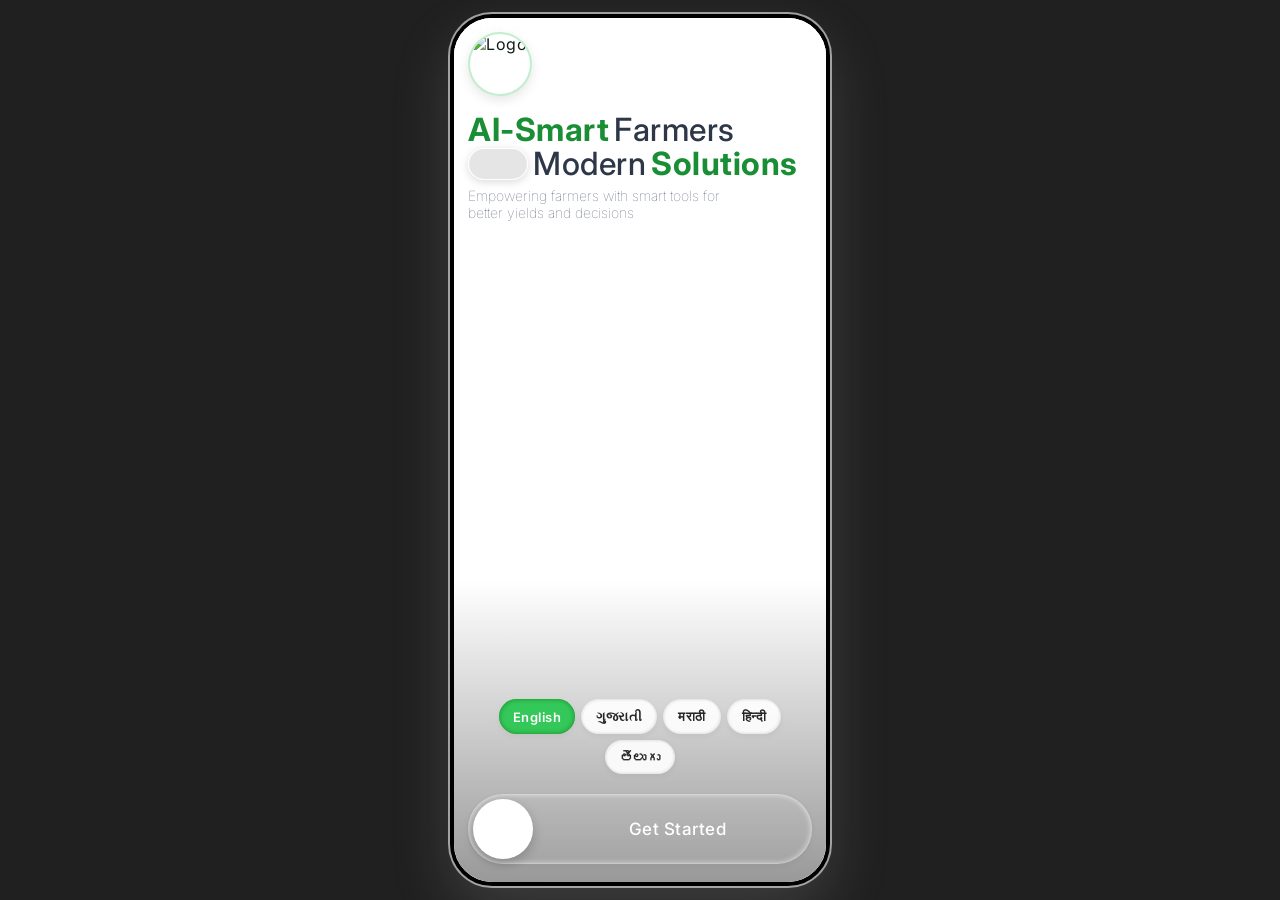
==== frontend/index.html @ ded97e5f "add cop-recom model" ====
<!DOCTYPE html>
<html lang="en">

<head>
  <meta charset="UTF-8">
  <meta name="viewport"
    content="width=device-width, initial-scale=1.0, maximum-scale=1.0, user-scalable=no, viewport-fit=cover">
  <title>CropAI - Smart Farming &amp; Agricultural Intelligence</title>
  <!-- Google Fonts -->
  <link rel="preconnect" href="https://fonts.googleapis.com">
  <link rel="preconnect" href="https://fonts.gstatic.com" crossorigin>
  <link
    href="https://fonts.googleapis.com/css2?family=Inter:wght@400;500;600;700;800&family=Manrope:wght@400;500;600;700;800&display=swap"
    rel="stylesheet">
  <link rel="stylesheet" href="main.css">
  <script>
    (function () {
      try {
        const theme = localStorage.getItem('agroai_theme');
        if (theme === 'dark') {
          document.documentElement.setAttribute('data-theme', 'dark');
          document.addEventListener('DOMContentLoaded', function () {
            document.body.classList.add('dark-mode');
          });
        }
      } catch (e) { }
    })();
  </script>
</head>

<body>

  <div class="app-container">

    <!-- Mobile Device Shell Frame (Responsive on Phones, Sleek Frame on Laptop) -->
    <main class="device-shell">

      <!-- =========================================================================
         1. SCREEN: WELCOME & ONBOARDING
         ========================================================================= -->
      <section id="screen-welcome" class="screen-view welcome-screen active">
        <div class="welcome-bg" id="welcomeSlideshow">
          <img src="https://wallpaperaccess.com/full/6403049.jpg" alt="Tractor 4" class="welcome-bg-img">
          <img
            src="https://thumbs.dreamstime.com/b/tractor-tilling-field-stands-agricultural-field-growing-season-to-work-soil-care-crops-325903799.jpg"
            alt="Tractor 3" class="welcome-bg-img">
          <img src="https://tse2.mm.bing.net/th/id/OIP.Cilyj8N3k52vg67BQGpizgHaLH?r=0&rs=1&pid=ImgDetMain&o=7&rm=3"
            alt="Tractor 2" class="welcome-bg-img">
          <img src="https://thumbs.dreamstime.com/b/golden-sunset-over-farm-field-12978119.jpg" alt="welcome">
          <div class="welcome-bg-gradient"></div>
        </div>

        <div class="welcome-content-wrapper">
          <div class="welcome-branding-new">
            <div class="welcome-logo">
              <img src="ChatGPT Image Sep 22, 2026, 01_03_13 AM.png" alt="Logo"
                style="width: 100%; height: 100%; border-radius: 50%; object-fit: cover;">
            </div>
            <div class="welcome-typography">
              <div class="wt-line1"><span class="text-green">AI-Smart</span> <span class="text-gray">Farmers</span>
              </div>
              <div class="wt-line2">
                <span class="tractor-pill"></span>
                <span class="text-gray">Modern</span> <span class="text-green">Solutions</span>
              </div>
            </div>
            <p class="welcome-desc">Empowering farmers with smart tools for better yields and decisions</p>
          </div>

          <div class="welcome-bottom-action">
            <div class="language-selector-section" style="margin-bottom: 20px;">
              <div class="lang-chips-grid" style="justify-content: center;">
                <button class="lang-chip active" onclick="selectLang(this)">English</button>
                <button class="lang-chip" onclick="selectLang(this)">ગુજરાતી</button>
                <button class="lang-chip" onclick="selectLang(this)">मराठी</button>
                <button class="lang-chip" onclick="selectLang(this)">हिन्दी</button>
                <button class="lang-chip" onclick="selectLang(this)">తెలుగు</button>
              </div>
            </div>
            <div class="slide-button-container" id="slideButtonContainer">
              <div class="slide-button-track">
                <span class="slide-text">Get Started</span>
                <span class="slide-arrows">
                  <img src="https://img.icons8.com/?size=100&id=2zFnTJsNGlML&format=png&color=ffffff" alt=""
                    draggable="false">
                </span>
              </div>
              <div class="slide-thumb" id="slideThumb">
                <img src="https://img.icons8.com/?size=100&id=NuNhPTZDW3yY&format=png&color=1A8E35" alt=""
                  style="height: 40px; cursor: none;" draggable="false">
              </div>
            </div>
          </div>
        </div>
      </section>

      <!-- =========================================================================
         2. SCREEN: HOME DASHBOARD
         ========================================================================= -->
      <section id="screen-home" class="screen-view">
        <div class="scroll-area">
          <!-- Header -->
          <div class="dashboard-header">
            <div class="location-weather-badge" onclick="navigateTo('screen-weather')" style="cursor:pointer;"
              title="Tap to view full day weather &amp; forecast">
              <div class="weather-icon-box" id="dashboardWeatherIcon">
                <img src="https://em-content.zobj.net/source/apple/453/sun_2600-fe0f.png"
                  class="apple-header-weather-img" id="dashboardWeatherIconImg" alt="Clear Weather">
              </div>
              <div class="weather-text-wrap">
                <div class="weather-temp" id="dashboardWeatherText">26°C Clear</div>
                <div class="weather-location" id="dashboardLocationText">📍 Ahmedabad, Gujarat</div>
              </div>
            </div>
            <div class="header-action-group">
              <button class="icon-btn theme-toggle-btn" onclick="toggleDarkMode()" id="themeToggleBtn"
                title="Toggle Dark Mode (0 ⇄ 255)" aria-label="Toggle Dark Mode" style="width: 44px; height: 44px;">
                <svg viewBox="0 0 24 24" fill="none" stroke="currentColor" stroke-width="2"
                  style="width: 20px; height: 20px;">
                  <path d="M21 12.79A9 9 0 1 1 11.21 3 7 7 0 0 0 21 12.79z" />
                </svg>
              </button>
            </div>
          </div>

          <!-- AI Recommendation Hero Card -->
          <div class="home-hero-wrap">
            <div class="hero-recommendation-card">
              <div class="hero-card-content">
                <!-- Main Row: Content + 3D Crop Graphic -->
                <div class="hero-main-row">
                  <div class="hero-text-block">
                    <h2 class="hero-card-title">Get Your<br>Personalized AI Crop<br>Recommendation</h2>
                    <p class="hero-card-desc">High-yield suggestions based on your soil and climate data.</p>
                  </div>
                  <div class="hero-visual-badge">
                    <img src="assets/crop_recommendation_plant.png" alt="AI Crop Recommendation" class="hero-plant-img">
                  </div>
                </div>

                <!-- Agri-Tech Highlights Micro-Chips -->
                <div class="hero-chips-row">
                  <span class="hero-chip chip-soil">Soil NPK Sync</span>
                  <span class="hero-chip chip-climate">Climate Match</span>
                  <span class="hero-chip chip-accuracy">98.4% Accuracy</span>
                </div>

                <!-- High-Conversion Action Button -->
                <button class="btn-get-rec" onclick="navigateTo('screen-crop-rec')">
                  <span>Get Recommendation</span>
                  <svg viewBox="0 0 24 24" fill="none" stroke="currentColor" stroke-width="2.5" stroke-linecap="round"
                    stroke-linejoin="round">
                    <line x1="5" y1="12" x2="19" y2="12"></line>
                    <polyline points="12 5 19 12 12 19"></polyline>
                  </svg>
                </button>
              </div>
            </div>
          </div>

          <!-- Market Prices & Trends Carousel -->
          <div class="market-preview-section">
            <div class="section-header-row">
              <span class="section-heading">Market Prices &amp; Trends</span>
              <span class="link-view-all" onclick="navigateTo('screen-market')">View All</span>
            </div>
            <div class="prices-horizontal-scroll" id="homePricesHorizontalScroll">
              <div class="mini-price-card" onclick="navigateTo('screen-market')">
                <div class="mini-card-top">
                  <span class="mini-crop-name">Wheat</span>
                  <span class="trend-up-icon">
                    <svg viewBox="0 0 24 24" fill="none" stroke="currentColor" stroke-width="2">
                      <path d="m5 12 7-7 7 7M12 19V5" />
                    </svg>
                  </span>
                </div>
                <div class="mini-price-val">₹2,450/qt</div>
                <div class="mini-pct-up">+1.2%</div>
              </div>

              <div class="mini-price-card" onclick="navigateTo('screen-market')">
                <div class="mini-card-top">
                  <span class="mini-crop-name">Rice</span>
                  <span class="trend-down-icon">
                    <svg viewBox="0 0 24 24" fill="none" stroke="currentColor" stroke-width="2">
                      <path d="m19 12-7 7-7-7M12 5v14" />
                    </svg>
                  </span>
                </div>
                <div class="mini-price-val">₹3,100/qt</div>
                <div class="mini-pct-down">-0.5%</div>
              </div>

              <div class="mini-price-card" onclick="navigateTo('screen-market')">
                <div class="mini-card-top">
                  <span class="mini-crop-name">Cotton</span>
                  <span class="trend-up-icon">
                    <svg viewBox="0 0 24 24" fill="none" stroke="currentColor" stroke-width="2">
                      <path d="m5 12 7-7 7 7M12 19V5" />
                    </svg>
                  </span>
                </div>
                <div class="mini-price-val">₹6,800/qt</div>
                <div class="mini-pct-up">+2.4%</div>
              </div>

              <div class="mini-price-card" onclick="navigateTo('screen-market')">
                <div class="mini-card-top">
                  <span class="mini-crop-name">Soybean</span>
                  <span class="trend-up-icon">
                    <svg viewBox="0 0 24 24" fill="none" stroke="currentColor" stroke-width="2">
                      <path d="m5 12 7-7 7 7M12 19V5" />
                    </svg>
                  </span>
                </div>
                <div class="mini-price-val">₹4,100/qt</div>
                <div class="mini-pct-up">+3.5%</div>
              </div>
            </div>
          </div>

          <!-- Latest Agri News (APITube.io API) -->
          <div class="news-section">
            <div class="section-header-row" style="padding: 0; margin-bottom: 2px;">
              <span class="section-heading">Latest Agri News</span>
              <span class="link-view-all" id="newsRefreshBtn" onclick="fetchLiveAgriNews(true)" style="cursor:pointer;"
                title="Refresh live news">Refresh</span>
            </div>

            <!-- Category Filter Bar -->
            <div class="news-filter-scroll">
              <button class="news-filter-chip active" onclick="filterNewsCategory('all', this)">All News</button>
              <button class="news-filter-chip" onclick="filterNewsCategory('crops', this)">Crops &amp; MSP</button>
              <button class="news-filter-chip" onclick="filterNewsCategory('weather', this)">Weather</button>
              <button class="news-filter-chip" onclick="filterNewsCategory('technology', this)">AgriTech</button>
            </div>

            <!-- News Cards Container -->
            <div id="newsContainer" class="news-cards-list">
              <div class="news-skeleton-card">
                <div class="news-skeleton-thumb"></div>
                <div class="news-skeleton-content">
                  <div class="news-skeleton-line" style="width: 85%;"></div>
                  <div class="news-skeleton-line" style="width: 60%;"></div>
                  <div class="news-skeleton-line" style="width: 40%; height: 9px;"></div>
                </div>
              </div>
            </div>
          </div>
        </div>

        <!-- Bottom Nav -->
        <nav class="bottom-nav-bar">
          <div class="nav-tabs-row">
            <div class="nav-tab-item active" onclick="navigateTo('screen-home')">
              <img src="https://img.icons8.com/?size=100&id=6RlaHUy2CmGh&format=png&color=000000" class="nav-tab-icon"
                alt="Home">
              <span class="nav-tab-label">Home</span>
            </div>
            <div class="nav-tab-item" onclick="navigateTo('screen-ai-features')">
              <img src="https://img.icons8.com/?size=100&id=vyLn6TeXU6F9&format=png&color=000000" class="nav-tab-icon"
                alt="AI Tools">
              <span class="nav-tab-label">AI Tools</span>
            </div>
            <div class="nav-tab-item" onclick="navigateTo('screen-market')">
              <img src="https://img.icons8.com/?size=100&id=MJLpEC1bm3Vc&format=png&color=000000" class="nav-tab-icon"
                alt="Market">
              <span class="nav-tab-label">Market</span>
            </div>
            <div class="nav-tab-item" onclick="navigateTo('screen-profile')">
              <img src="https://img.icons8.com/?size=100&id=M9s3DeMEWotE&format=png&color=000000" class="nav-tab-icon"
                alt="Profile">
              <span class="nav-tab-label">Profile</span>
            </div>
          </div>
        </nav>
      </section>

      <!-- =========================================================================
         3. SCREEN: AI FEATURES HUB
         ========================================================================= -->
      <section id="screen-ai-features" class="screen-view">
        <div class="scroll-area">
          <div class="ai-hub-hero">
            <h2 class="ai-hub-title">AI Features</h2>
            <p class="ai-hub-desc">Power your agricultural decisions with machine-learning analysis and diagnostic
              tools.</p>
          </div>

          <div class="ai-tools-list">
            <!-- 1. AI Farming Assistant -->
            <div class="ai-tool-card" onclick="openChatModal()">
              <div class="tool-left">
                <div class="tool-icon-frame green">
                  <img src="https://img.icons8.com/?size=100&id=IuR8B5VlsFxh&format=png&color=2B6B2E" alt=""
                    draggable="false">
                </div>
                <div class="tool-texts">
                  <span class="tool-name">AI Farming Assistant</span>
                  <span class="tool-desc">Chat with AI for instant 24/7 farming advice</span>
                </div>
              </div>
              <div class="tool-arrow">
                <svg viewBox="0 0 24 24" fill="none" stroke="currentColor" stroke-width="2">
                  <path d="m9 18 6-6-6-6" />
                </svg>
              </div>
            </div>

            <!-- 2. Crop Disease Detection -->
            <div class="ai-tool-card" onclick="navigateTo('screen-disease')">
              <div class="tool-left">
                <div class="tool-icon-frame orange">
                  <img src="https://img.icons8.com/?size=100&id=C6eiIr2ctSkr&format=png&color=FF9500" alt=""
                    draggable="false">
                </div>
                <div class="tool-texts">
                  <span class="tool-name">Crop Disease Detection</span>
                  <span class="tool-desc">Scan leaf photos to diagnose diseases</span>
                </div>
              </div>
              <div class="tool-arrow">
                <svg viewBox="0 0 24 24" fill="none" stroke="currentColor" stroke-width="2">
                  <path d="m9 18 6-6-6-6" />
                </svg>
              </div>
            </div>

            <!-- 3. Yield Prediction -->
            <div class="ai-tool-card" onclick="navigateTo('screen-yield')">
              <div class="tool-left">
                <div class="tool-icon-frame blue">
                  <img src="https://img.icons8.com/?size=100&id=J7edrfkMfEmc&format=png&color=007AFF" alt=""
                    draggable="false">
                </div>
                <div class="tool-texts">
                  <span class="tool-name">Yield Prediction</span>
                  <span class="tool-desc">Accurate yield forecast based on soil &amp; climate</span>
                </div>
              </div>
              <div class="tool-arrow">
                <svg viewBox="0 0 24 24" fill="none" stroke="currentColor" stroke-width="2">
                  <path d="m9 18 6-6-6-6" />
                </svg>
              </div>
            </div>

            <!-- 4. Profit Prediction -->
            <div class="ai-tool-card" onclick="navigateTo('screen-profit')">
              <div class="tool-left">
                <div class="tool-icon-frame gold">
                  <img src="https://img.icons8.com/?size=100&id=kPTFyhagOqAU&format=png&color=F59E0B" alt=""
                    draggable="false">
                </div>
                <div class="tool-texts">
                  <span class="tool-name">Profit Prediction</span>
                  <span class="tool-desc">Calculate expected earnings per crop &amp; area</span>
                </div>
              </div>
              <div class="tool-arrow">
                <svg viewBox="0 0 24 24" fill="none" stroke="currentColor" stroke-width="2">
                  <path d="m9 18 6-6-6-6" />
                </svg>
              </div>
            </div>

            <!-- 5. Smart Recommendations -->
            <div class="ai-tool-card" onclick="navigateTo('screen-crop-rec')">
              <div class="tool-left">
                <div class="tool-icon-frame purple">
                  <img src="https://img.icons8.com/?size=100&id=3HcTHHo92KSb&format=png&color=AF52DE" alt=""
                    draggable="false">
                </div>
                <div class="tool-texts">
                  <span class="tool-name">Smart Recommendations</span>
                  <span class="tool-desc">Personalized crop selection for your region</span>
                </div>
              </div>
              <div class="tool-arrow">
                <svg viewBox="0 0 24 24" fill="none" stroke="currentColor" stroke-width="2">
                  <path d="m9 18 6-6-6-6" />
                </svg>
              </div>
            </div>

            <!-- 6. Soil Analysis -->
            <div class="ai-tool-card" onclick="navigateTo('screen-soil')">
              <div class="tool-left">
                <div class="tool-icon-frame teal">
                  <img src="https://img.icons8.com/?size=100&id=dtQn3sLVtfEy&format=png&color=009688" alt=""
                    draggable="false">
                </div>
                <div class="tool-texts">
                  <span class="tool-name">Soil Analysis</span>
                  <span class="tool-desc">Deep nutrient and soil health report</span>
                </div>
              </div>
              <div class="tool-arrow">
                <svg viewBox="0 0 24 24" fill="none" stroke="currentColor" stroke-width="2">
                  <path d="m9 18 6-6-6-6" />
                </svg>
              </div>
            </div>

            <!-- 7. Agro-Weather & Sowing Advisory -->
            <div class="ai-tool-card" onclick="navigateTo('screen-weather')">
              <div class="tool-left">
                <div class="tool-icon-frame cyan">
                  <img src="https://img.icons8.com/?size=100&id=mtzutzSlCtY6&format=png&color=0284C7" alt=""
                    draggable="false">
                </div>
                <div class="tool-texts">
                  <span class="tool-name">Agro-Weather &amp; Sowing Advisory</span>
                  <span class="tool-desc">OpenWeather live forecast &amp; spray suitability</span>
                </div>
              </div>
              <div class="tool-arrow">
                <svg viewBox="0 0 24 24" fill="none" stroke="currentColor" stroke-width="2">
                  <path d="m9 18 6-6-6-6" />
                </svg>
              </div>
            </div>
          </div>
        </div>

        <!-- Bottom Nav -->
        <nav class="bottom-nav-bar">
          <div class="nav-tabs-row">
            <div class="nav-tab-item" onclick="navigateTo('screen-home')">
              <img src="https://img.icons8.com/?size=100&id=6RlaHUy2CmGh&format=png&color=000000" class="nav-tab-icon"
                alt="Home">
              <span class="nav-tab-label">Home</span>
            </div>
            <div class="nav-tab-item active" onclick="navigateTo('screen-ai-features')">
              <img src="https://img.icons8.com/?size=100&id=vyLn6TeXU6F9&format=png&color=000000" class="nav-tab-icon"
                alt="AI Tools">
              <span class="nav-tab-label">AI Tools</span>
            </div>
            <div class="nav-tab-item" onclick="navigateTo('screen-market')">
              <img src="https://img.icons8.com/?size=100&id=MJLpEC1bm3Vc&format=png&color=000000" class="nav-tab-icon"
                alt="Market">
              <span class="nav-tab-label">Market</span>
            </div>
            <div class="nav-tab-item" onclick="navigateTo('screen-profile')">
              <img src="https://img.icons8.com/?size=100&id=M9s3DeMEWotE&format=png&color=000000" class="nav-tab-icon"
                alt="Profile">
              <span class="nav-tab-label">Profile</span>
            </div>
          </div>
        </nav>
      </section>

      <!-- =========================================================================
         4. SCREEN: MARKET PRICES
         ========================================================================= -->
      <section id="screen-market" class="screen-view">
        <div class="scroll-area">
          <div class="market-header-section">
            <div class="market-header-top">
              <div>
                <h2 class="market-title-text">Market Prices</h2>
              </div>
              <button class="market-location-btn" onclick="detectUserLocationAndFetch(true)"
                title="Auto-detect My State Location">
                <svg viewBox="0 0 24 24" fill="none" stroke="currentColor" stroke-width="2">
                  <path d="M12 2a8 8 0 0 0-8 8c0 5.25 8 12 8 12s8-6.75 8-12a8 8 0 0 0-8-8z" />
                  <circle cx="12" cy="10" r="3" />
                </svg>
                <span id="marketStateBadge">Gujarat (Live)</span>
              </button>
            </div>

            <div class="market-search-bar">
              <svg viewBox="0 0 24 24" fill="none" stroke="currentColor" stroke-width="2">
                <circle cx="11" cy="11" r="8" />
                <line x1="21" y1="21" x2="16.65" y2="16.65" />
              </svg>
              <input type="text" id="marketSearchInput" placeholder="Search crop or mandi (e.g. Wheat, Cotton)..."
                oninput="filterMarketList()">
            </div>

            <div class="state-chips-scroll" id="marketStateChips">
              <button class="state-chip active" data-state="Gujarat"
                onclick="selectStateFilter('Gujarat', this)">Gujarat</button>
              <button class="state-chip" data-state="All" onclick="selectStateFilter('All', this)">All India</button>
              <button class="state-chip" data-state="Maharashtra"
                onclick="selectStateFilter('Maharashtra', this)">Maharashtra</button>
              <button class="state-chip" data-state="Punjab" onclick="selectStateFilter('Punjab', this)">Punjab</button>
              <button class="state-chip" data-state="Uttar Pradesh"
                onclick="selectStateFilter('Uttar Pradesh', this)">Uttar Pradesh</button>
              <button class="state-chip" data-state="Rajasthan"
                onclick="selectStateFilter('Rajasthan', this)">Rajasthan</button>
              <button class="state-chip" data-state="Madhya Pradesh"
                onclick="selectStateFilter('Madhya Pradesh', this)">Madhya Pradesh</button>
              <button class="state-chip" data-state="Haryana"
                onclick="selectStateFilter('Haryana', this)">Haryana</button>
              <button class="state-chip" data-state="Karnataka"
                onclick="selectStateFilter('Karnataka', this)">Karnataka</button>
              <button class="state-chip" data-state="Telangana"
                onclick="selectStateFilter('Telangana', this)">Telangana</button>
              <button class="state-chip" data-state="Odisha" onclick="selectStateFilter('Odisha', this)">Odisha</button>
            </div>
          </div>

          <div class="market-status-bar">
            <span id="marketResultsCount">Loading live mandi prices...</span>
            <span class="api-sync-indicator" id="apiSyncStatus">⚡ Live Agmarknet Gov API</span>
          </div>

          <div class="market-list-cards" id="marketListContainer">
            <!-- Dynamic Mandi Crop Cards will be rendered here by JavaScript -->
          </div>
        </div>

        <!-- Bottom Nav -->
        <nav class="bottom-nav-bar">
          <div class="nav-tabs-row">
            <div class="nav-tab-item" onclick="navigateTo('screen-home')">
              <img src="https://img.icons8.com/?size=100&id=6RlaHUy2CmGh&format=png&color=000000" class="nav-tab-icon"
                alt="Home">
              <span class="nav-tab-label">Home</span>
            </div>
            <div class="nav-tab-item" onclick="navigateTo('screen-ai-features')">
              <img src="https://img.icons8.com/?size=100&id=vyLn6TeXU6F9&format=png&color=000000" class="nav-tab-icon"
                alt="AI Tools">
              <span class="nav-tab-label">AI Tools</span>
            </div>
            <div class="nav-tab-item active" onclick="navigateTo('screen-market')">
              <img src="https://img.icons8.com/?size=100&id=MJLpEC1bm3Vc&format=png&color=000000" class="nav-tab-icon"
                alt="Market">
              <span class="nav-tab-label">Market</span>
            </div>
            <div class="nav-tab-item" onclick="navigateTo('screen-profile')">
              <img src="https://img.icons8.com/?size=100&id=M9s3DeMEWotE&format=png&color=000000" class="nav-tab-icon"
                alt="Profile">
              <span class="nav-tab-label">Profile</span>
            </div>
          </div>
        </nav>
      </section>

      <!-- =========================================================================
         5. SCREEN: PROFILE & SETTINGS
         ========================================================================= -->
      <section id="screen-profile" class="screen-view">
        <div class="scroll-area profile-scroll-area">
          <!-- Top Screen Header Bar -->
          <div class="profile-top-bar">
            <span class="profile-header-title">Farmer Profile</span>
            <button class="icon-btn-profile" onclick="openKisanIdModal()" title="Digital Kisan ID">
              <img src="https://img.icons8.com/?size=100&id=SfOns44TD1X7&format=png&color=000000" alt="" style="height: 30px;">
            </button>
          </div>

          <!-- Hero Profile Card -->
          <div class="profile-hero-card">
            <div class="profile-card-inner">
              <div class="avatar-ring-container">
                <div class="avatar-img-circle">
                  <img src="ChatGPT Image Feb 1, 2026, 06_48_04 PM.png" alt="">
                </div>
                <div class="avatar-verified-badge" title="e-KYC Verified">✓</div>
              </div>
              <div class="profile-meta-center">
                <h2 class="farmer-full-name" id="farmerFullName">Rahul Malvi</h2>
                <div class="location-pin-row">
                  <svg viewBox="0 0 24 24" fill="none" stroke="currentColor" stroke-width="2">
                    <path d="M21 10c0 7-9 13-9 13s-9-6-9-13a9 9 0 0 1 18 0z" />
                    <circle cx="12" cy="10" r="3" />
                  </svg>
                  <span id="profileLocationDisplay">Ahmedabad APMC Zone, Gujarat</span>
                </div>
              </div>
            </div>
          </div>

          <!-- 2x2 Stats Grid -->
          <div class="stats-2x2-grid">
            <div class="farmer-stat-card">
              <div class="stat-card-top">
                <span class="stat-header-text">Farm Size</span>
              </div>
              <span class="stat-bold-value" id="profileStatFarmSize">12.5 Acres</span>
              <span class="stat-footer-text">Irrigated Farmland</span>
            </div>

            <div class="farmer-stat-card">
              <div class="stat-card-top">
                <span class="stat-header-text">Soil Profile</span>
              </div>
              <span class="stat-bold-value" id="profileStatSoil">Black Loam</span>
              <span class="stat-footer-text">pH 6.8 • High Carbon</span>
            </div>

            <div class="farmer-stat-card">
              <div class="stat-card-top">
                <span class="stat-header-text">Active Crops</span>
              </div>
              <span class="stat-bold-value" id="profileStatCrops">Wheat &amp; Cotton</span>
              <span class="stat-footer-text">2 Active Rabi Plots</span>
            </div>

            <div class="farmer-stat-card">
              <div class="stat-card-top">
                <span class="stat-header-text">Member Tier</span>
              </div>
              <span class="stat-bold-value">Kisan Prime</span>
              <span class="stat-footer-text">Valid till Nov 2026</span>
            </div>
          </div>

          <!-- Quick PM-KISAN Benefit Ribbon -->
          <div class="pm-kisan-ribbon" onclick="openKisanIdModal()" style="cursor:pointer;"
            title="Digital Kisan ID Card">
            <div class="pm-kisan-left">
              <span class="pm-kisan-dot"></span>
              <div>
                <span class="pm-kisan-title">PM-KISAN e-KYC Active</span>
                <span class="pm-kisan-sub">Direct DBT Mandi Benefits Enabled</span>
              </div>
            </div>
            <span class="pm-kisan-tag">Verified ✅</span>
          </div>

          <!-- Settings List -->
          <div class="profile-settings-section">
            <span class="section-heading">Account &amp; Settings</span>
            <div class="settings-card-group">
              <div class="settings-item-row" onclick="toggleDarkMode()" style="cursor: pointer;">
                <div class="settings-item-left">
                  <div class="settings-icon-box" id="profileDarkIconBox">
                    <img src="https://img.icons8.com/?size=100&id=H3mmKEsuafpa&format=png&color=000000" alt="">
                  </div>
                  <div class="settings-text-col">
                    <span class="settings-opt-title">Dark Mode</span>
                    <span class="settings-opt-sub" id="profileDarkStatusText">Switch white to black (0 ⇄ 255)</span>
                  </div>
                </div>
                <div class="theme-switch-control" id="profileDarkSwitch">
                  <span class="theme-switch-knob"></span>
                </div>
              </div>

              <div class="settings-item-row" onclick="openEditProfileModal()">
                <div class="settings-item-left">
                  <div class="settings-icon-box">
                    <img src="https://img.icons8.com/?size=100&id=ctIDym8c6Lmt&format=png&color=000000" alt="">
                  </div>
                  <div class="settings-text-col">
                    <span class="settings-opt-title">Edit Profile</span>
                    <span class="settings-opt-sub">Name, phone &amp; farm parcel records</span>
                  </div>
                </div>
                <svg viewBox="0 0 24 24" class="settings-chevron" fill="none" stroke="currentColor" stroke-width="2">
                  <path d="m9 18 6-6-6-6" />
                </svg>
              </div>

              <div class="settings-item-row" onclick="openNotificationModal()">
                <div class="settings-item-left">
                  <div class="settings-icon-box">
                    <img src="https://img.icons8.com/?size=100&id=Au9pC5p7XBuF&format=png&color=000000" alt="">
                  </div>
                  <div class="settings-text-col">
                    <span class="settings-opt-title">Notification Alerts</span>
                    <span class="settings-opt-sub" id="profileNotificationSub">Daily mandi rates, storm warnings</span>
                  </div>
                </div>
                <svg viewBox="0 0 24 24" class="settings-chevron" fill="none" stroke="currentColor" stroke-width="2">
                  <path d="m9 18 6-6-6-6" />
                </svg>
              </div>

              <div class="settings-item-row" onclick="openLanguageModal()">
                <div class="settings-item-left">
                  <div class="settings-icon-box">
                   <img src="https://img.icons8.com/?size=100&id=8M6LMPzbD60a&format=png&color=000000" alt="">
                  </div>
                  <div class="settings-text-col">
                    <span class="settings-opt-title">Language / भाषा</span>
                    <span class="settings-opt-sub" id="profileLangSub">English • हिन्दी • ગુજરાતી</span>
                  </div>
                </div>
                <svg viewBox="0 0 24 24" class="settings-chevron" fill="none" stroke="currentColor" stroke-width="2">
                  <path d="m9 18 6-6-6-6" />
                </svg>
              </div>

              <div class="settings-item-row" onclick="navigateTo('screen-kvk-directory')">
                <div class="settings-item-left">
                  <div class="settings-icon-box" style="background:#eaf9ee;color:#2b6b2e;">
                    <img src="https://img.icons8.com/?size=100&id=FWYMZlD4gLUg&format=png&color=000000" alt="">
                  </div>
                  <div class="settings-text-col">
                    <span class="settings-opt-title">Kisan Helpline &amp; KVK Directory</span>
                    <span class="settings-opt-sub">Toll-free 1800-180-1551 &amp; state KVKs</span>
                  </div>
                </div>
                <svg viewBox="0 0 24 24" class="settings-chevron" fill="none" stroke="currentColor" stroke-width="2">
                  <path d="m9 18 6-6-6-6" />
                </svg>
              </div>

              <div class="settings-item-row" onclick="openChatModal()">
                <div class="settings-item-left">
                  <div class="settings-icon-box">
                    <img src="https://img.icons8.com/?size=100&id=PEEOhACJZJG5&format=png&color=000000" alt="">
                  </div>
                  <div class="settings-text-col">
                    <span class="settings-opt-title">Help &amp; Support</span>
                    <span class="settings-opt-sub">FAQ, talk to AI agri-doctor</span>
                  </div>
                </div>
                <svg viewBox="0 0 24 24" class="settings-chevron" fill="none" stroke="currentColor" stroke-width="2">
                  <path d="m9 18 6-6-6-6" />
                </svg>
              </div>
            </div>

            <button class="btn-logout-danger" onclick="navigateTo('screen-welcome')">
              <svg viewBox="0 0 24 24" fill="none" stroke="currentColor" stroke-width="2">
                <path d="M9 21H5a2 2 0 0 1-2-2V5a2 2 0 0 1 2-2h4" />
                <polyline points="16 17 21 12 16 7" />
                <line x1="21" y1="12" x2="9" y2="12" />
              </svg>
              <span>Log Out of AgroAI</span>
            </button>
          </div>
        </div>

        <!-- Bottom Nav -->
        <nav class="bottom-nav-bar">
          <div class="nav-tabs-row">
            <div class="nav-tab-item" onclick="navigateTo('screen-home')">
              <img src="https://img.icons8.com/?size=100&id=6RlaHUy2CmGh&format=png&color=000000" class="nav-tab-icon"
                alt="Home">
              <span class="nav-tab-label">Home</span>
            </div>
            <div class="nav-tab-item" onclick="navigateTo('screen-ai-features')">
              <img src="https://img.icons8.com/?size=100&id=vyLn6TeXU6F9&format=png&color=000000" class="nav-tab-icon"
                alt="AI Tools">
              <span class="nav-tab-label">AI Tools</span>
            </div>
            <div class="nav-tab-item" onclick="navigateTo('screen-market')">
              <img src="https://img.icons8.com/?size=100&id=MJLpEC1bm3Vc&format=png&color=000000" class="nav-tab-icon"
                alt="Market">
              <span class="nav-tab-label">Market</span>
            </div>
            <div class="nav-tab-item active" onclick="navigateTo('screen-profile')">
              <img src="https://img.icons8.com/?size=100&id=M9s3DeMEWotE&format=png&color=000000" class="nav-tab-icon"
                alt="Profile">
              <span class="nav-tab-label">Profile</span>
            </div>
          </div>
        </nav>
      </section>

      <!-- =========================================================================
         6. SCREEN: DISEASE DETECTION
         ========================================================================= -->
      <section id="screen-disease" class="screen-view">
        <div class="scroll-area no-tab">
          <header class="screen-header">
            <button class="icon-btn" onclick="navigateTo('screen-ai-features')" title="Back">
              <svg viewBox="0 0 24 24" fill="none" stroke="currentColor" stroke-width="2">
                <path d="m15 18-6-6 6-6" />
              </svg>
            </button>
            <span class="header-title">Disease Detection</span>
            <button class="icon-btn" onclick="alert('Point camera at plant leaves with clear daylight.')" title="Info">
              <svg viewBox="0 0 24 24" fill="none" stroke="currentColor" stroke-width="2">
                <circle cx="12" cy="12" r="10" />
                <line x1="12" y1="16" x2="12" y2="12" />
                <line x1="12" y1="8" x2="12.01" y2="8" />
              </svg>
            </button>
          </header>

          <div class="disease-body">
            <div class="disease-scan-frame">
              <div class="leaf-photo-container">
                <!-- Leaf with Blight Graphic -->
                <svg viewBox="0 0 300 200" width="100%" height="100%">
                  <defs>
                    <radialGradient id="leafGrad" cx="50%" cy="50%" r="50%">
                      <stop offset="0%" stop-color="#4caf50" />
                      <stop offset="100%" stop-color="#1b5e20" />
                    </radialGradient>
                    <radialGradient id="spotGrad" cx="50%" cy="50%" r="50%">
                      <stop offset="0%" stop-color="#5d4037" />
                      <stop offset="60%" stop-color="#8d6e63" />
                      <stop offset="100%" stop-color="#3e2723" />
                    </radialGradient>
                  </defs>
                  <rect width="300" height="200" fill="#2d4734" />
                  <!-- Big Leaf -->
                  <path d="M60,160 Q150,20 240,160 Q150,190 60,160 Z" fill="url(#leafGrad)" />
                  <!-- Leaf Veins -->
                  <path
                    d="M150,45 L150,175 M150,75 Q110,95 90,110 M150,75 Q190,95 210,110 M150,115 Q110,135 80,150 M150,115 Q190,135 220,150"
                    stroke="#81c784" stroke-width="2.5" fill="none" />
                  <!-- Blight Patches -->
                  <ellipse cx="130" cy="100" rx="22" ry="16" fill="url(#spotGrad)" opacity="0.95" />
                  <ellipse cx="175" cy="125" rx="26" ry="18" fill="url(#spotGrad)" opacity="0.95" />
                  <circle cx="160" cy="85" r="12" fill="url(#spotGrad)" opacity="0.9" />
                  <!-- Yellowish Halo around Blight -->
                  <ellipse cx="130" cy="100" rx="26" ry="20" stroke="#fbc02d" stroke-width="2" fill="none"
                    opacity="0.7" />
                  <ellipse cx="175" cy="125" rx="30" ry="22" stroke="#fbc02d" stroke-width="2" fill="none"
                    opacity="0.7" />
                </svg>
                <!-- Animated Scanning Laser -->
                <div class="scan-laser-beam" id="scanLaser"></div>
              </div>
            </div>

            <div class="disease-results-card">
              <div class="disease-title-badge-row">
                <div>
                  <div class="disease-detected-sub">Detected Disease</div>
                  <h3 class="disease-name-title" id="diseaseNameDisplay">Tomato Late Blight</h3>
                </div>
                <div class="severity-pill" id="severityPillDisplay">High Severity</div>
              </div>

              <div class="disease-stats-2col">
                <div class="disease-stat-box">
                  <span class="stat-header-text">AI Confidence</span>
                  <span class="stat-bold-value" id="confidenceDisplay">94.2%</span>
                </div>
                <div class="disease-stat-box">
                  <span class="stat-header-text">Crop Family</span>
                  <span class="stat-bold-value" id="cropFamilyDisplay">Solanaceae</span>
                </div>
              </div>

              <div class="symptoms-desc-block">
                <span class="section-label-bold">Symptoms</span>
                <p class="symptoms-text" id="symptomsTextDisplay">
                  Large, blue-gray to dark brown patches appear on leaves and stems, often accompanied by pale green
                  halos and white mold on leaf undersides.
                </p>
              </div>

              <div class="action-items-list">
                <span class="section-label-bold">Recommended Actions</span>
                <div class="action-item-row">
                  <div class="action-step-num">1</div>
                  <div class="action-step-text">Prune and destroy infected foliage immediately.</div>
                </div>
                <div class="action-item-row">
                  <div class="action-step-num">2</div>
                  <div class="action-step-text">Apply registered copper-based fungicides weekly.</div>
                </div>
                <div class="action-item-row">
                  <div class="action-step-num">3</div>
                  <div class="action-step-text">Avoid overhead irrigation to reduce canopy wetness.</div>
                </div>
              </div>
            </div>

            <button class="btn-primary-action" onclick="simulateNewScan()">
              <svg viewBox="0 0 24 24" fill="none" stroke="currentColor" stroke-width="2">
                <path d="M23 19a2 2 0 0 1-2 2H3a2 2 0 0 1-2-2V8a2 2 0 0 1 2-2h4l2-3h6l2 3h4a2 2 0 0 1 2 2z" />
                <circle cx="12" cy="13" r="4" />
              </svg>
              <span>Scan Another Crop</span>
            </button>
          </div>
        </div>
      </section>

      <!-- =========================================================================
         7. SCREEN: AI CROP DECISION
         ========================================================================= -->
      <section id="screen-crop-rec" class="screen-view">
        <div class="scroll-area no-tab">
          <header class="screen-header">
            <button class="icon-btn" onclick="navigateTo('screen-home')" title="Back">
              <svg viewBox="0 0 24 24" fill="none" stroke="currentColor" stroke-width="2">
                <path d="m15 18-6-6 6-6" />
              </svg>
            </button>
            <span class="header-title">AI Crop Decision</span>
            <button class="icon-btn" onclick="alert('Metrics are auto-synced with regional soil telemetry.')"
              title="Info">
              <svg viewBox="0 0 24 24" fill="none" stroke="currentColor" stroke-width="2">
                <circle cx="12" cy="12" r="10" />
                <line x1="12" y1="16" x2="12" y2="12" />
                <line x1="12" y1="8" x2="12.01" y2="8" />
              </svg>
            </button>
          </header>

          <div style="padding: 0 18px 18px 18px; display: flex; flex-direction: column; gap: 14px;">
            <div class="crop-form-card">
              <div class="form-header-row">
                <span class="form-heading-title">Soil &amp; Environment Metrics</span>
                <div class="iot-live-badge">
                  <svg viewBox="0 0 24 24" fill="none" stroke="currentColor" stroke-width="2">
                    <rect x="4" y="4" width="16" height="16" rx="2" />
                    <rect x="9" y="9" width="6" height="6" />
                  </svg>
                  <span>IoT Synced</span>
                </div>
              </div>

              <div class="crop-inputs-grid">
                <div class="input-group-item">
                  <label class="input-field-label">Nitrogen (N)</label>
                  <div class="custom-input-box">
                    <input type="number" id="recN" value="45">
                    <span style="font-size:11px;color:var(--text-light)">mg/kg</span>
                  </div>
                </div>

                <div class="input-group-item">
                  <label class="input-field-label">Phosphorus (P)</label>
                  <div class="custom-input-box">
                    <input type="number" id="recP" value="32">
                    <span style="font-size:11px;color:var(--text-light)">mg/kg</span>
                  </div>
                </div>

                <div class="input-group-item">
                  <label class="input-field-label">Potassium (K)</label>
                  <div class="custom-input-box">
                    <input type="number" id="recK" value="120">
                    <span style="font-size:11px;color:var(--text-light)">mg/kg</span>
                  </div>
                </div>

                <div class="input-group-item">
                  <label class="input-field-label">pH Level</label>
                  <div class="custom-input-box">
                    <input type="number" step="0.1" id="recPH" value="6.5">
                    <span style="font-size:11px;color:var(--text-light)">pH</span>
                  </div>
                </div>

                <div class="input-group-item">
                  <label class="input-field-label">Rainfall (mm)</label>
                  <div class="custom-input-box">
                    <input type="number" id="recRain" value="1200">
                    <span style="font-size:11px;color:var(--text-light)">mm</span>
                  </div>
                </div>

                <div class="input-group-item">
                  <label class="input-field-label">Temperature (°C)</label>
                  <div class="custom-input-box">
                    <input type="number" id="recTemp" value="24">
                    <span style="font-size:11px;color:var(--text-light)">°C</span>
                  </div>
                </div>

                <div class="input-group-item full-width">
                  <label class="input-field-label">Humidity (%)</label>
                  <div class="custom-input-box">
                    <input type="number" id="recHumid" value="68">
                    <span style="font-size:11px;color:var(--text-light)">%</span>
                  </div>
                </div>
              </div>

              <button class="btn-primary-action" style="padding: 12px; margin-top: 4px;"
                onclick="calculateCropRecommendation()">
                <svg viewBox="0 0 24 24" fill="none" stroke="currentColor" stroke-width="2">
                  <path
                    d="m12 3-1.912 5.813a2 2 0 0 1-1.275 1.275L3 12l5.813 1.912a2 2 0 0 1 1.275 1.275L12 21l1.912-5.813a2 2 0 0 1 1.275-1.275L21 12l-5.813-1.912a2 2 0 0 1-1.275-1.275L12 3Z" />
                </svg>
                <span>Analyze &amp; Recommend</span>
              </button>
            </div>

            <span class="section-heading">Recommended Match</span>

            <div class="crop-rec-result-card" id="cropRecResultCard">
              <div class="rec-crop-badge-row">
                <div class="rec-crop-left">
                  <div class="crop-img-thumb" id="recCropEmoji">
                    <img src="https://em-content.zobj.net/source/apple/453/sheaf-of-rice_1f33e.png"
                      class="apple-crop-rec-img" alt="Wheat">
                  </div>
                  <div class="crop-name-stack">
                    <span class="crop-name-label" id="recCropName" style="font-size:16px;">Golden Wheat</span>
                    <span class="crop-unit-label" id="recCropCategory">Grain • Cereal Crop</span>
                  </div>
                </div>
                <div class="match-score-pill" id="recMatchScore">94% Match</div>
              </div>

              <div style="height:1px;background:var(--border-light);width:100%;"></div>

              <div class="symptoms-desc-block">
                <span class="section-label-bold">AI Sowing Insights</span>
                <p class="symptoms-text" id="recInsightTemp">
                  <strong>• Ideal Sowing Temp:</strong> Your soil pH (<span id="recPHDisplay">6.5</span>) is perfect.
                  Plant in late Autumn when temperatures steady at 22-24°C.
                </p>
                <p class="symptoms-text" id="recInsightFertilizer" style="margin-top:4px;">
                  <strong>• Fertilizer Hint:</strong> Nitrogen levels are slightly low. Apply a N-rich starter
                  fertilizer before initial watering.
                </p>
              </div>
            </div>
          </div>
        </div>
      </section>

      <!-- =========================================================================
         8. SCREEN: YIELD PREDICTION
         ========================================================================= -->
      <section id="screen-yield" class="screen-view">
        <div class="scroll-area no-tab">
          <header class="screen-header">
            <button class="icon-btn" onclick="navigateTo('screen-ai-features')" title="Back">
              <svg viewBox="0 0 24 24" fill="none" stroke="currentColor" stroke-width="2">
                <path d="m15 18-6-6 6-6" />
              </svg>
            </button>
            <span class="header-title">Yield Prediction</span>
            <button class="icon-btn" onclick="alert('Yield forecasting trained on 10,000+ regional harvest datasets.')"
              title="Info">
              <svg viewBox="0 0 24 24" fill="none" stroke="currentColor" stroke-width="2">
                <circle cx="12" cy="12" r="10" />
                <line x1="12" y1="16" x2="12" y2="12" />
                <line x1="12" y1="8" x2="12.01" y2="8" />
              </svg>
            </button>
          </header>

          <div style="padding: 0 18px 18px 18px; display: flex; flex-direction: column; gap: 14px;">
            <div class="yield-form-card">
              <div class="input-group-item">
                <label class="input-field-label">Crop Type</label>
                <div class="yield-select-box">
                  <svg viewBox="0 0 24 24" width="16" height="16" fill="none" stroke="#2b6b2e" stroke-width="2">
                    <path d="M7 20h10M12 20V10M12 10a4 4 0 0 1-4-4 4 4 0 0 1 4 4zm0 0a4 4 0 0 0 4-4 4 4 0 0 0-4 4z" />
                  </svg>
                  <select id="yieldCropSelect" onchange="calculateYield()">
                    <option value="wheat">Wheat (Triticum aestivum)</option>
                    <option value="rice">Rice (Basmati)</option>
                    <option value="cotton">Cotton</option>
                    <option value="maize">Maize (Corn)</option>
                    <option value="soybean">Soybean</option>
                    <option value="sugarcane">Sugarcane</option>
                  </select>
                  <svg viewBox="0 0 24 24" width="14" height="14" fill="none" stroke="currentColor" stroke-width="2">
                    <path d="m6 9 6 6 6-6" />
                  </svg>
                </div>
              </div>

              <div style="display: flex; gap: 10px;">
                <div class="input-group-item" style="flex:1;">
                  <label class="input-field-label">Farm Area (Acres)</label>
                  <div class="yield-select-box">
                    <select id="yieldAreaSelect" onchange="calculateYield()">
                      <option value="2.5">2.5 Acres</option>
                      <option value="5.5" selected>5.5 Acres</option>
                      <option value="10">10 Acres</option>
                      <option value="25">25 Acres</option>
                      <option value="50">50 Acres</option>
                    </select>
                    <svg viewBox="0 0 24 24" width="14" height="14" fill="none" stroke="currentColor" stroke-width="2">
                      <path d="m6 9 6 6 6-6" />
                    </svg>
                  </div>
                </div>

                <div class="input-group-item" style="flex:1;">
                  <label class="input-field-label">Soil Type</label>
                  <div class="yield-select-box">
                    <select id="yieldSoilSelect" onchange="calculateYield()">
                      <option value="clay" selected>Clay Loam</option>
                      <option value="sandy">Sandy Loam</option>
                      <option value="silt">Silt Loam</option>
                      <option value="black">Black Soil</option>
                    </select>
                    <svg viewBox="0 0 24 24" width="14" height="14" fill="none" stroke="currentColor" stroke-width="2">
                      <path d="m6 9 6 6 6-6" />
                    </svg>
                  </div>
                </div>
              </div>

              <div class="input-group-item">
                <label class="input-field-label">Irrigation Method</label>
                <div class="yield-select-box">
                  <svg viewBox="0 0 24 24" width="16" height="16" fill="none" stroke="#007aff" stroke-width="2">
                    <path d="M12 2.69l5.66 5.66a8 8 0 1 1-11.31 0z" />
                  </svg>
                  <select id="yieldIrrigSelect" onchange="calculateYield()">
                    <option value="drip" selected>Drip Irrigation</option>
                    <option value="sprinkler">Sprinkler System</option>
                    <option value="flood">Flood / Furrow</option>
                    <option value="rainfed">Rainfed</option>
                  </select>
                  <svg viewBox="0 0 24 24" width="14" height="14" fill="none" stroke="currentColor" stroke-width="2">
                    <path d="m6 9 6 6 6-6" />
                  </svg>
                </div>
              </div>
            </div>

            <button class="btn-primary-action" onclick="calculateYield()">
              <span>Calculate Yield Prediction</span>
              <svg viewBox="0 0 24 24" fill="none" stroke="currentColor" stroke-width="2">
                <path d="M5 12h14M12 5l7 7-7 7" />
              </svg>
            </button>

            <div class="yield-results-panel">
              <div style="display:flex;flex-direction:column;gap:3px;">
                <span class="disease-detected-sub">Estimated Farm Harvest</span>
                <div class="harvest-big-num" id="yieldOutputDisplay">224.5 Quintals</div>
              </div>

              <div style="height:1px;background:var(--border-light);width:100%;"></div>

              <div style="display:flex;align-items:center;justify-content:space-between;">
                <div style="display:flex;flex-direction:column;gap:2px;">
                  <span class="stat-header-text">Estimated Harvest Date</span>
                  <span class="stat-bold-value" id="yieldDateDisplay">Oct 18 - Oct 25, 2026</span>
                </div>
                <div class="regional-trend-pill">
                  <svg viewBox="0 0 24 24" fill="none" stroke="currentColor" stroke-width="2">
                    <path d="m5 12 7-7 7 7M12 19V5" />
                  </svg>
                  <span id="yieldTrendDisplay">+14% Regional Avg</span>
                </div>
              </div>

              <div class="disease-stat-box" style="background:#f5f8f6;border-radius:14px;padding:12px;">
                <span class="section-label-bold" style="color:var(--primary-dark)">Yield Improvement Tips</span>
                <p class="symptoms-text" id="yieldTipsDisplay" style="margin-top:3px;">
                  Increase drip cycles by 10% during late flowering stage. Consider top-dressing with nitrogen-based
                  compost.
                </p>
              </div>
            </div>
          </div>
        </div>
      </section>

      <!-- =========================================================================
         9. SCREEN: PROFIT ESTIMATOR
         ========================================================================= -->
      <section id="screen-profit" class="screen-view">
        <div class="scroll-area no-tab">
          <header class="screen-header">
            <button class="icon-btn" onclick="navigateTo('screen-ai-features')" title="Back">
              <svg viewBox="0 0 24 24" fill="none" stroke="currentColor" stroke-width="2">
                <path d="m15 18-6-6 6-6" />
              </svg>
            </button>
            <span class="header-title">Profit Estimator</span>
            <button class="icon-btn"
              onclick="alert('Profit calculator accounts for market rates and cultivation costs.')" title="Info">
              <svg viewBox="0 0 24 24" fill="none" stroke="currentColor" stroke-width="2">
                <circle cx="12" cy="12" r="10" />
                <line x1="12" y1="16" x2="12" y2="12" />
                <line x1="12" y1="8" x2="12.01" y2="8" />
              </svg>
            </button>
          </header>

          <div style="padding: 0 18px 18px 18px; display: flex; flex-direction: column; gap: 14px;">
            <div class="crop-form-card">
              <div class="profit-form-grid">
                <div class="input-group-item">
                  <label class="input-field-label">Crop Type</label>
                  <div class="yield-select-box">
                    <select id="profitCropSelect" onchange="calculateProfit()">
                      <option value="cotton" selected>Cotton</option>
                      <option value="wheat">Wheat</option>
                      <option value="rice">Rice</option>
                      <option value="soybean">Soybean</option>
                      <option value="sugarcane">Sugarcane</option>
                    </select>
                  </div>
                </div>

                <div class="input-group-item">
                  <label class="input-field-label">Est. Yield (Qtl)</label>
                  <div class="custom-input-box">
                    <input type="number" id="profitYieldInput" value="180" oninput="calculateProfit()">
                  </div>
                </div>

                <div class="input-group-item">
                  <label class="input-field-label">Investment Cost ($)</label>
                  <div class="custom-input-box">
                    <input type="number" id="profitCostInput" value="3200" oninput="calculateProfit()">
                  </div>
                </div>

                <div class="input-group-item">
                  <label class="input-field-label">Market Rate ($/Qtl)</label>
                  <div class="custom-input-box">
                    <input type="number" id="profitRateInput" value="85" oninput="calculateProfit()">
                  </div>
                </div>
              </div>
            </div>

            <button class="btn-primary-action" onclick="calculateProfit()">
              <span>Calculate Projected Profit</span>
            </button>

            <div class="profit-result-card">
              <div style="display:flex;flex-direction:column;gap:3px;">
                <span class="disease-detected-sub">Estimated Net Profit</span>
                <div class="net-profit-val" id="profitNetDisplay">$12,100.00</div>
              </div>

              <div class="roi-metrics-row">
                <div class="roi-box">
                  <span class="stat-header-text">Profit Margin</span>
                  <span class="roi-val-green" id="profitMarginDisplay">79.08%</span>
                </div>
                <div class="roi-box">
                  <span class="stat-header-text">ROI Multiplier</span>
                  <span class="roi-val-green" id="profitRoiDisplay">3.78x</span>
                </div>
              </div>

              <div style="height:1px;background:var(--border-light);width:100%;"></div>

              <div style="display:flex;flex-direction:column;gap:6px;">
                <span class="section-label-bold">Cost vs Revenue Ratio</span>
                <div class="cost-ratio-track">
                  <div class="cost-portion" id="costPortionBar" style="width: 21%;"></div>
                  <div class="profit-portion" id="profitPortionBar" style="width: 79%;"></div>
                </div>
                <div class="ratio-legend-row">
                  <div class="legend-dot-item">
                    <div class="legend-dot dot-red"></div>
                    <span id="costLegendText">Cost ($3.2K)</span>
                  </div>
                  <div class="legend-dot-item">
                    <div class="legend-dot dot-green"></div>
                    <span id="profitLegendText">Profit ($12.1K)</span>
                  </div>
                </div>
              </div>
            </div>
          </div>
        </div>
      </section>

      <!-- =========================================================================
         10. SCREEN: SOIL ANALYZER
         ========================================================================= -->
      <section id="screen-soil" class="screen-view">
        <div class="scroll-area no-tab">
          <header class="screen-header">
            <button class="icon-btn" onclick="navigateTo('screen-ai-features')" title="Back">
              <svg viewBox="0 0 24 24" fill="none" stroke="currentColor" stroke-width="2">
                <path d="m15 18-6-6 6-6" />
              </svg>
            </button>
            <span class="header-title">Soil Analyzer</span>
            <button class="icon-btn" onclick="alert('Upload lab soil tests or input NPK values manually.')"
              title="Info">
              <svg viewBox="0 0 24 24" fill="none" stroke="currentColor" stroke-width="2">
                <circle cx="12" cy="12" r="10" />
                <line x1="12" y1="16" x2="12" y2="12" />
                <line x1="12" y1="8" x2="12.01" y2="8" />
              </svg>
            </button>
          </header>

          <div style="padding: 0 18px 18px 18px; display: flex; flex-direction: column; gap: 14px;">
            <!-- Toggle Pill -->
            <div class="soil-toggle-pill">
              <div class="toggle-option-btn" id="toggleReportBtn" onclick="toggleSoilMode('report')">Report Scan</div>
              <div class="toggle-option-btn active" id="toggleManualBtn" onclick="toggleSoilMode('manual')">Manual
                Inputs</div>
            </div>

            <div class="crop-form-card" id="soilManualForm">
              <!-- N P K -->
              <div class="npk-inputs-row">
                <div class="input-group-item">
                  <label class="input-field-label">N</label>
                  <div class="custom-input-box">
                    <input type="number" id="soilN" value="48" oninput="calculateSoilHealth()">
                  </div>
                </div>
                <div class="input-group-item">
                  <label class="input-field-label">P</label>
                  <div class="custom-input-box">
                    <input type="number" id="soilP" value="14" oninput="calculateSoilHealth()">
                  </div>
                </div>
                <div class="input-group-item">
                  <label class="input-field-label">K</label>
                  <div class="custom-input-box">
                    <input type="number" id="soilK" value="32" oninput="calculateSoilHealth()">
                  </div>
                </div>
              </div>

              <!-- pH & Moisture -->
              <div style="display: flex; gap: 10px;">
                <div class="input-group-item" style="flex:1;">
                  <label class="input-field-label">pH Level</label>
                  <div class="custom-input-box">
                    <input type="number" step="0.1" id="soilPH" value="6.5" oninput="calculateSoilHealth()">
                  </div>
                </div>
                <div class="input-group-item" style="flex:1;">
                  <label class="input-field-label">Moisture (%)</label>
                  <div class="custom-input-box">
                    <input type="number" id="soilMoist" value="34" oninput="calculateSoilHealth()">
                  </div>
                </div>
              </div>
            </div>

            <button class="btn-primary-action" onclick="calculateSoilHealth()">
              <span>Analyze Nutrient Health</span>
            </button>

            <div class="profit-result-card">
              <div class="gauge-score-container">
                <div>
                  <span class="disease-detected-sub">Health Index</span>
                  <div class="form-heading-title" id="soilConditionDisplay"
                    style="font-size: 19px; font-weight:800; color:var(--primary-dark)">Good Condition</div>
                </div>
                <div class="circle-gauge-wrap">
                  <svg class="circle-gauge-svg" viewBox="0 0 70 70">
                    <circle class="gauge-bg-circle" cx="35" cy="35" r="30" />
                    <circle class="gauge-bar-circle" id="soilGaugeCircle" cx="35" cy="35" r="30" />
                  </svg>
                  <span class="gauge-score-number" id="soilScoreNumber">85</span>
                </div>
              </div>

              <div style="height:1px;background:var(--border-light);width:100%;"></div>

              <!-- Nutrient Bars -->
              <div class="nutrient-status-list">
                <div class="nutrient-status-row">
                  <div>
                    <div class="crop-name-label">Nitrogen (N)</div>
                    <div class="crop-unit-label" id="soilNText">Current value: 48 mg/kg</div>
                  </div>
                  <span class="status-badge-optimal" id="soilNBadge">Optimal</span>
                </div>

                <div class="nutrient-status-row">
                  <div>
                    <div class="crop-name-label">Phosphorus (P)</div>
                    <div class="crop-unit-label" id="soilPText">Current value: 14 mg/kg</div>
                  </div>
                  <span class="status-badge-deficient" id="soilPBadge">Low Deficient</span>
                </div>

                <div class="nutrient-status-row">
                  <div>
                    <div class="crop-name-label">Potassium (K)</div>
                    <div class="crop-unit-label" id="soilKText">Current value: 32 mg/kg</div>
                  </div>
                  <span class="status-badge-optimal" id="soilKBadge">Optimal</span>
                </div>
              </div>

              <div style="height:1px;background:var(--border-light);width:100%;"></div>

              <!-- Highly Recommended Crops -->
              <div style="display:flex;flex-direction:column;gap:6px;">
                <span class="section-label-bold">Highly Recommended Crops</span>
                <div class="crop-tags-wrap" id="soilRecCropsWrap">
                  <span class="crop-rec-tag">Soybeans</span>
                  <span class="crop-rec-tag">Corn</span>
                  <span class="crop-rec-tag">Potatoes</span>
                  <span class="crop-rec-tag">Legumes</span>
                </div>
              </div>
            </div>
          </div>
        </div>
      </section>

      <!-- =========================================================================
         11. SCREEN: REAL-TIME WEATHER & AGRO-ADVISORY (OPENWEATHER)
         ========================================================================= -->
      <section id="screen-weather" class="screen-view">
        <div class="scroll-area no-tab">
          <header class="screen-header">
            <button class="icon-btn" onclick="navigateTo('screen-ai-features')" title="Back">
              <svg viewBox="0 0 24 24" fill="none" stroke="currentColor" stroke-width="2">
                <path d="m15 18-6-6 6-6" />
              </svg>
            </button>
            <span class="header-title">Full Day Agro-Weather</span>
            <button class="icon-btn" onclick="fetchLiveWeatherData(true)" title="Refresh Live Weather">
              <svg viewBox="0 0 24 24" fill="none" stroke="currentColor" stroke-width="2">
                <path d="M21.5 2v6h-6M21.34 15.57a10 10 0 1 1-.57-8.38l5.67-5.67" />
              </svg>
            </button>
          </header>

          <div style="padding: 0 18px 24px 18px; display: flex; flex-direction: column; gap: 14px;">
            <!-- Weather Hero Card -->
            <div class="weather-hero-card">
              <div class="weather-hero-top">
                <div>
                  <span class="weather-city-label" id="weatherCityDisplay">📍 Ahmedabad, Gujarat</span>
                  <div class="weather-temp-huge" id="weatherTempDisplay">32°C</div>
                  <span class="weather-condition-sub" id="weatherCondDisplay">Partly Cloudy • RealFeel 35°C</span>
                </div>
                <div class="weather-hero-icon" id="weatherIconEmoji">
                  <img src="https://em-content.zobj.net/source/apple/453/sun-behind-cloud_26c5.png"
                    class="apple-weather-hero-img" alt="Weather">
                </div>
              </div>

              <div class="weather-stats-grid">
                <div class="weather-stat-box">
                  <span class="stat-header-text">Humidity</span>
                  <span class="stat-bold-value" id="weatherHumidityDisplay">62%</span>
                </div>
                <div class="weather-stat-box">
                  <span class="stat-header-text">Wind Speed</span>
                  <span class="stat-bold-value" id="weatherWindDisplay">12 km/h</span>
                </div>
                <div class="weather-stat-box">
                  <span class="stat-header-text">Rain Chance</span>
                  <span class="stat-bold-value" id="weatherRainDisplay">10%</span>
                </div>
                <div class="weather-stat-box">
                  <span class="stat-header-text">UV Index</span>
                  <span class="stat-bold-value" id="weatherUVDisplay">6 High</span>
                </div>
              </div>
            </div>

            <!-- Sunrise, Sunset & Day Length for Farmers -->
            <div class="sun-schedule-banner">
              <div class="sun-schedule-item">
                <span class="sun-icon"><img
                    src="https://em-content.zobj.net/source/apple/453/sun-behind-small-cloud_1f324-fe0f.png"
                    class="apple-sun-img" alt="Sunrise"></span>
                <div class="sun-text-stack">
                  <span class="sun-label">Sunrise</span>
                  <strong class="sun-val" id="weatherSunrise">06:14 AM</strong>
                </div>
              </div>
              <div class="sun-divider"></div>
              <div class="sun-schedule-item">
                <span class="sun-icon"><img src="https://em-content.zobj.net/source/apple/453/crescent-moon_1f319.png"
                    class="apple-sun-img" alt="Sunset"></span>
                <div class="sun-text-stack">
                  <span class="sun-label">Sunset</span>
                  <strong class="sun-val" id="weatherSunset">06:38 PM</strong>
                </div>
              </div>
              <div class="sun-divider"></div>
              <div class="sun-schedule-item">
                <span class="sun-icon"><img src="https://em-content.zobj.net/source/apple/453/sun-behind-cloud_26c5.png"
                    class="apple-sun-img" alt="Solar"></span>
                <div class="sun-text-stack">
                  <span class="sun-label">Solar Window</span>
                  <strong class="sun-val" style="color:var(--accent-green-dark);">12h 24m</strong>
                </div>
              </div>
            </div>

            <!-- Full Day 24-Hour Timeline for Farmers -->
            <div class="section-header-row" style="padding:0;">
              <span class="section-heading">Full Day Hourly Forecast</span>
              <span class="link-view-all" style="font-size:11px;">24-Hr Cycle</span>
            </div>

            <div class="hourly-weather-scroll" id="hourlyWeatherScroll">
              <!-- Populated dynamically by JS -->
              <div class="hourly-weather-card current">
                <span class="hourly-time">Now</span>
                <span class="hourly-emoji"><img
                    src="https://em-content.zobj.net/source/apple/453/sun-behind-cloud_26c5.png"
                    class="apple-hourly-icon" alt="Cloudy"></span>
                <span class="hourly-temp">32°C</span>
                <span class="hourly-rain">💧 10%</span>
                <span class="hourly-wind">💨 12k/h</span>
                <span class="hourly-agro-tag ideal">Ideal Spray</span>
              </div>
              <div class="hourly-weather-card">
                <span class="hourly-time">09:00 AM</span>
                <span class="hourly-emoji"><img
                    src="https://em-content.zobj.net/source/apple/453/sun-behind-small-cloud_1f324-fe0f.png"
                    class="apple-hourly-icon" alt="Sunny"></span>
                <span class="hourly-temp">29°C</span>
                <span class="hourly-rain">💧 5%</span>
                <span class="hourly-wind">💨 10k/h</span>
                <span class="hourly-agro-tag safe">Field Work</span>
              </div>
              <div class="hourly-weather-card">
                <span class="hourly-time">12:00 PM</span>
                <span class="hourly-emoji"><img
                    src="https://em-content.zobj.net/source/apple/453/sun-behind-small-cloud_1f324-fe0f.png"
                    class="apple-hourly-icon" alt="Sun"></span>
                <span class="hourly-temp">34°C</span>
                <span class="hourly-rain">💧 10%</span>
                <span class="hourly-wind">💨 14k/h</span>
                <span class="hourly-agro-tag heat">Peak Heat</span>
              </div>
              <div class="hourly-weather-card">
                <span class="hourly-time">03:00 PM</span>
                <span class="hourly-emoji"><img
                    src="https://em-content.zobj.net/source/apple/453/sun-behind-large-cloud_1f325-fe0f.png"
                    class="apple-hourly-icon" alt="Sun cloud"></span>
                <span class="hourly-temp">35°C</span>
                <span class="hourly-rain">💧 15%</span>
                <span class="hourly-wind">💨 16k/h</span>
                <span class="hourly-agro-tag safe">Tillage</span>
              </div>
              <div class="hourly-weather-card">
                <span class="hourly-time">06:00 PM</span>
                <span class="hourly-emoji"><img
                    src="https://em-content.zobj.net/source/apple/453/sun-behind-cloud_26c5.png"
                    class="apple-hourly-icon" alt="Evening sun"></span>
                <span class="hourly-temp">30°C</span>
                <span class="hourly-rain">💧 10%</span>
                <span class="hourly-wind">💨 11k/h</span>
                <span class="hourly-agro-tag irrig">Drip Irrig</span>
              </div>
              <div class="hourly-weather-card">
                <span class="hourly-time">09:00 PM</span>
                <span class="hourly-emoji"><img
                    src="https://em-content.zobj.net/source/apple/453/crescent-moon_1f319.png" class="apple-hourly-icon"
                    alt="Moon"></span>
                <span class="hourly-temp">26°C</span>
                <span class="hourly-rain">💧 5%</span>
                <span class="hourly-wind">💨 8k/h</span>
                <span class="hourly-agro-tag safe">Cool Rest</span>
              </div>
            </div>

            <!-- Farmer Day-Phases Action Schedule -->
            <span class="section-heading">Farmer Day Schedule &amp; Actions</span>
            <div class="day-phases-container">
              <div class="phase-card">
                <div class="phase-time-col">
                  <span class="phase-icon"><img
                      src="https://em-content.zobj.net/source/apple/453/sun-behind-small-cloud_1f324-fe0f.png"
                      class="apple-phase-img" alt="Morning"></span>
                  <span class="phase-hour">06:00 - 10:00</span>
                </div>
                <div class="phase-detail-col">
                  <div class="phase-title-row">
                    <span class="phase-title">Morning: Spray &amp; Weeding</span>
                    <span class="advisory-badge-green">Best Window</span>
                  </div>
                  <p class="phase-desc">Dew dries up by 8 AM. Wind speed is low (&lt;10 km/h). Optimal for foliar
                    micro-nutrient spray and weed removal.</p>
                </div>
              </div>

              <div class="phase-card">
                <div class="phase-time-col">
                  <span class="phase-icon"><img
                      src="https://em-content.zobj.net/source/apple/453/sun-behind-large-cloud_1f325-fe0f.png"
                      class="apple-phase-img" alt="Mid-day"></span>
                  <span class="phase-hour">11:00 - 15:30</span>
                </div>
                <div class="phase-detail-col">
                  <div class="phase-title-row">
                    <span class="phase-title">Mid-Day: Heat &amp; Solar Pumping</span>
                    <span class="advisory-badge-yellow">Peak UV</span>
                  </div>
                  <p class="phase-desc">Peak solar irradiance for solar tubewells. Avoid chemical spraying or overhead
                    sprinkler irrigation to prevent leaf burn and evaporation.</p>
                </div>
              </div>

              <div class="phase-card">
                <div class="phase-time-col">
                  <span class="phase-icon"><img
                      src="https://em-content.zobj.net/source/apple/453/sun-behind-cloud_26c5.png"
                      class="apple-phase-img" alt="Evening"></span>
                  <span class="phase-hour">16:00 - 19:30</span>
                </div>
                <div class="phase-detail-col">
                  <div class="phase-title-row">
                    <span class="phase-title">Evening: Irrigation &amp; Harvesting</span>
                    <span class="advisory-badge-green">Ideal Irrigation</span>
                  </div>
                  <p class="phase-desc">Temperatures cool to 29°C. Best period for drip irrigation (45 mins) and
                    vegetable harvesting to keep produce fresh for morning mandi.</p>
                </div>
              </div>

              <div class="phase-card">
                <div class="phase-time-col">
                  <span class="phase-icon"><img
                      src="https://em-content.zobj.net/source/apple/453/crescent-moon_1f319.png" class="apple-phase-img"
                      alt="Night"></span>
                  <span class="phase-hour">20:00 - 05:30</span>
                </div>
                <div class="phase-detail-col">
                  <div class="phase-title-row">
                    <span class="phase-title">Night: Dew &amp; Pest Monitoring</span>
                    <span class="advisory-badge-yellow">Watch Humidity</span>
                  </div>
                  <p class="phase-desc">Night temperature drops to 23°C with humidity rising to 78%. Favorable for crop
                    rest; monitor for nocturnal bollworm or aphid flight.</p>
                </div>
              </div>
            </div>

            <!-- AI Agro-Advisories for Farmers -->
            <span class="section-heading">Smart Agricultural Advisories</span>
            <div class="agro-advisory-list">
              <!-- Spray Advisory -->
              <div class="agro-advisory-card">
                <div class="advisory-top-row">
                  <div style="display:flex;align-items:center;gap:8px;">
                    <span style="font-size:20px;">🚜</span>
                    <div>
                      <span class="advisory-title">Pesticide Spray Suitability</span>
                      <span class="advisory-subtitle">Based on wind &amp; rain radar</span>
                    </div>
                  </div>
                  <span class="advisory-badge-green" id="sprayBadge">Ideal Today</span>
                </div>
                <p class="advisory-text" id="sprayText">
                  🟢 Rain probability is low (&lt;15%) and wind is gentle (&lt;15 km/h). Safe for foliar spray and
                  fertilizer top-dressing.
                </p>
              </div>

              <!-- Irrigation Advisory -->
              <div class="agro-advisory-card">
                <div class="advisory-top-row">
                  <div style="display:flex;align-items:center;gap:8px;">
                    <span style="font-size:20px;">💧</span>
                    <div>
                      <span class="advisory-title">Irrigation Management</span>
                      <span class="advisory-subtitle">Soil moisture &amp; evapotranspiration</span>
                    </div>
                  </div>
                  <span class="advisory-badge-yellow" id="irrigBadge">Moderate</span>
                </div>
                <p class="advisory-text" id="irrigText">
                  🟡 Run evening drip irrigation for 40-50 mins. Avoid afternoon flood watering to prevent root heating.
                </p>
              </div>

              <!-- Sowing Advisory -->
              <div class="agro-advisory-card">
                <div class="advisory-top-row">
                  <div style="display:flex;align-items:center;gap:8px;">
                    <span style="font-size:20px;">🌱</span>
                    <div>
                      <span class="advisory-title">Sowing &amp; Field Operations</span>
                      <span class="advisory-subtitle">Soil temperature window</span>
                    </div>
                  </div>
                  <span class="advisory-badge-green" id="sowingBadge">Favorable</span>
                </div>
                <p class="advisory-text" id="sowingText">
                  🟢 Soil moisture and temperature steady at 24-28°C. Favorable for Rabi season field preparation.
                </p>
              </div>
            </div>

            <!-- 5-Day Forecast Carousel -->
            <span class="section-heading">5-Day Agro Forecast</span>
            <div class="forecast-horizontal-scroll" id="weatherForecastScroll">
              <div class="forecast-day-card">
                <span class="forecast-day-name">Today</span>
                <span class="forecast-emoji"><img
                    src="https://em-content.zobj.net/source/apple/453/sun-behind-cloud_26c5.png"
                    class="apple-forecast-icon" alt="Cloudy"></span>
                <span class="forecast-temp-val">32° / 23°</span>
                <span class="forecast-rain-pill">10% Rain</span>
              </div>
              <div class="forecast-day-card">
                <span class="forecast-day-name">Tue</span>
                <span class="forecast-emoji"><img
                    src="https://em-content.zobj.net/source/apple/453/sun-behind-small-cloud_1f324-fe0f.png"
                    class="apple-forecast-icon" alt="Sunny"></span>
                <span class="forecast-temp-val">34° / 24°</span>
                <span class="forecast-rain-pill">5% Rain</span>
              </div>
              <div class="forecast-day-card">
                <span class="forecast-day-name">Wed</span>
                <span class="forecast-emoji"><img
                    src="https://em-content.zobj.net/source/apple/453/cloud-with-rain_1f327-fe0f.png"
                    class="apple-forecast-icon" alt="Rain"></span>
                <span class="forecast-temp-val">29° / 22°</span>
                <span class="forecast-rain-pill" style="background:#fff3cd;color:#856404;">65% Rain</span>
              </div>
              <div class="forecast-day-card">
                <span class="forecast-day-name">Thu</span>
                <span class="forecast-emoji"><img
                    src="https://em-content.zobj.net/source/apple/453/sun-behind-rain-cloud_1f326-fe0f.png"
                    class="apple-forecast-icon" alt="Showers"></span>
                <span class="forecast-temp-val">31° / 23°</span>
                <span class="forecast-rain-pill">30% Rain</span>
              </div>
              <div class="forecast-day-card">
                <span class="forecast-day-name">Fri</span>
                <span class="forecast-emoji"><img
                    src="https://em-content.zobj.net/source/apple/453/sun-behind-cloud_26c5.png"
                    class="apple-forecast-icon" alt="Sunny"></span>
                <span class="forecast-temp-val">33° / 24°</span>
                <span class="forecast-rain-pill">0% Rain</span>
              </div>
            </div>
          </div>
        </div>
      </section>

      <!-- =========================================================================
         12. SCREEN: KISAN HELPLINE & KRISHI VIGYAN KENDRA (KVK) DIRECTORY
         ========================================================================= -->
      <section id="screen-kvk-directory" class="screen-view">
        <div class="scroll-area no-tab">
          <header class="screen-header">
            <button class="icon-btn" onclick="navigateTo('screen-profile')" title="Back to Settings">
              <svg viewBox="0 0 24 24" fill="none" stroke="currentColor" stroke-width="2">
                <path d="m15 18-6-6 6-6" />
              </svg>
            </button>
            <span class="header-title">Kisan Helpline &amp; KVK</span>
            <div class="emergency-badge-tag">24/7 Support</div>
          </header>

          <div style="padding: 0 18px 24px 18px; display: flex; flex-direction: column; gap: 14px;">
            <!-- National Kisan Call Center Banner -->
            <div class="kcc-hero-card">
              <div class="kcc-top">
                <div class="kcc-icon-box">📞</div>
                <div>
                  <h3 class="kcc-title">National Kisan Call Center</h3>
                  <span class="kcc-subtitle">Govt of India • Toll Free (6 AM - 10 PM)</span>
                </div>
              </div>
              <div class="kcc-number-badge">
                <span>Toll Free Number:</span>
                <strong style="font-size:20px;letter-spacing:1px;">1800-180-1551</strong>
              </div>
              <a href="tel:18001801551" class="kcc-call-btn">
                <svg viewBox="0 0 24 24" fill="none" stroke="currentColor" stroke-width="2">
                  <path
                    d="M22 16.92v3a2 2 0 0 1-2.18 2 19.79 19.79 0 0 1-8.63-3.07 19.5 19.5 0 0 1-6-6 19.79 19.79 0 0 1-3.07-8.67A2 2 0 0 1 4.11 2h3a2 2 0 0 1 2 1.72 12.84 12.84 0 0 0 .7 2.81 2 2 0 0 1-.45 2.11L8.09 9.91a16 16 0 0 0 6 6l1.27-1.27a2 2 0 0 1 2.11-.45 12.84 12.84 0 0 0 2.81.7A2 2 0 0 1 22 16.92z" />
                </svg>
                <span>Call Kisan Expert (Free)</span>
              </a>
            </div>

            <!-- KVK Directory Filter -->
            <div class="section-header-row" style="padding:0;">
              <span class="section-heading">State Krishi Vigyan Kendras (KVK)</span>
            </div>

            <div class="market-search-bar" style="height:40px;">
              <svg viewBox="0 0 24 24" fill="none" stroke="currentColor" stroke-width="2">
                <circle cx="11" cy="11" r="8" />
                <line x1="21" y1="21" x2="16.65" y2="16.65" />
              </svg>
              <input type="text" id="kvkSearchInput" placeholder="Search state or district (e.g. Gujarat, Pune)..."
                oninput="filterKvkDirectory()">
            </div>

            <!-- KVK Centers List -->
            <div class="kvk-list-container" id="kvkListContainer">
              <!-- Rendered by JS -->
            </div>
          </div>
        </div>
      </section>

      <!-- =========================================================================
         AI FARMING ASSISTANT MODAL OVERLAY
         ========================================================================= -->
      <div id="aiChatModal" class="chat-modal-overlay">
        <div class="chat-modal-content">
          <div
            style="display:flex;align-items:center;justify-content:space-between;border-bottom:1px solid var(--border-light);padding-bottom:8px;">
            <div style="display:flex;align-items:center;gap:8px;">
              <div class="logo-badge" style="padding:3px 8px;">AI</div>
              <span
                style="font-family:var(--font-heading);font-weight:800;font-size:14px;color:var(--primary-dark)">CropAI
                Advisor</span>
            </div>
            <button class="icon-btn" onclick="closeChatModal()" style="width:30px;height:30px;">✕</button>
          </div>

          <div class="chat-messages-scroll" id="chatMessagesBox">
            <div class="chat-bubble-ai">
              Hello David! 👋 I am your CropAI Assistant. How can I help you with your 142-acre plots in Oregon today?
            </div>
          </div>

          <div class="chat-input-row">
            <input type="text" id="chatInputText" placeholder="Ask about fertilizer, pests, market..."
              onkeypress="handleChatKey(event)">
            <button class="chat-send-btn" onclick="sendChatMessage()">
              <svg viewBox="0 0 24 24" fill="none" stroke="currentColor" stroke-width="2">
                <line x1="22" y1="2" x2="11" y2="13" />
                <polygon points="22 2 15 22 11 13 2 9 22 2" />
              </svg>
            </button>
          </div>
        </div>
      </div>

      <!-- =========================================================================
         EDIT PROFILE MODAL
         ========================================================================= -->
      <div id="editProfileModal" class="settings-modal-overlay">
        <div class="settings-modal-content">
          <div class="settings-modal-header">
            <div style="display:flex;align-items:center;gap:8px;">
              <div class="settings-icon-box" style="width:34px;height:34px;">
                <svg viewBox="0 0 24 24" fill="none" stroke="currentColor" stroke-width="2"
                  style="width:18px;height:18px;">
                  <path d="M20 21v-2a4 4 0 0 0-4-4H8a4 4 0 0 0-4 4v2" />
                  <circle cx="12" cy="7" r="4" />
                </svg>
              </div>
              <div>
                <h3 class="settings-modal-title">Edit Farmer Profile</h3>
                <p class="settings-modal-sub">Update personal and land parcel records</p>
              </div>
            </div>
            <button class="icon-btn" onclick="closeEditProfileModal()" style="width:32px;height:32px;">✕</button>
          </div>

          <div class="settings-modal-body">
            <div class="modal-form-group">
              <label class="modal-label">Farmer Full Name</label>
              <input type="text" id="editProfileName" class="modal-input" value="Rahul Malvi"
                placeholder="e.g. Rahul Malvi">
            </div>
            <div class="modal-form-group">
              <label class="modal-label">Mobile Number (PM-KISAN Registered)</label>
              <input type="tel" id="editProfilePhone" class="modal-input" value="+91 94281 55209"
                placeholder="+91 98765 43210">
            </div>
            <div class="modal-form-group">
              <label class="modal-label">Farm Location / APMC Zone</label>
              <input type="text" id="editProfileLocation" class="modal-input" value="Ahmedabad APMC Zone, Gujarat"
                placeholder="e.g. Ahmedabad APMC Zone, Gujarat">
            </div>
            <div class="modal-form-row">
              <div class="modal-form-group" style="flex:1;">
                <label class="modal-label">Farm Size (Acres)</label>
                <input type="text" id="editProfileFarmSize" class="modal-input" value="12.5 Acres"
                  placeholder="e.g. 12.5 Acres">
              </div>
              <div class="modal-form-group" style="flex:1;">
                <label class="modal-label">Soil Profile</label>
                <input type="text" id="editProfileSoil" class="modal-input" value="Black Loam"
                  placeholder="e.g. Black Loam">
              </div>
            </div>
            <div class="modal-form-group">
              <label class="modal-label">Active Crops</label>
              <input type="text" id="editProfileCrops" class="modal-input" value="Wheat &amp; Cotton"
                placeholder="e.g. Wheat & Cotton">
            </div>
          </div>

          <div class="settings-modal-footer">
            <button class="btn-cancel" onclick="closeEditProfileModal()">Cancel</button>
            <button class="btn-primary-action" onclick="saveFarmerProfile()" style="flex:1;padding:12px 16px;">
              <span>Save Profile</span>
            </button>
          </div>
        </div>
      </div>

      <!-- =========================================================================
         NOTIFICATION ALERTS MODAL
         ========================================================================= -->
      <div id="notificationModal" class="settings-modal-overlay">
        <div class="settings-modal-content">
          <div class="settings-modal-header">
            <div style="display:flex;align-items:center;gap:8px;">
              <div class="settings-icon-box" style="width:34px;height:34px;">
                <svg viewBox="0 0 24 24" fill="none" stroke="currentColor" stroke-width="2"
                  style="width:18px;height:18px;">
                  <path d="M18 8A6 6 0 0 0 6 8c0 7-3 9-3 9h18s-3-2-3-9" />
                  <path d="M13.73 21a2 2 0 0 1-3.46 0" />
                </svg>
              </div>
              <div>
                <h3 class="settings-modal-title">Notification Alerts</h3>
                <p class="settings-modal-sub">Configure real-time SMS &amp; alerts</p>
              </div>
            </div>
            <button class="icon-btn" onclick="closeNotificationModal()" style="width:32px;height:32px;">✕</button>
          </div>

          <div class="settings-modal-body">
            <div class="notif-toggle-card">
              <div class="notif-toggle-left">
                <span class="notif-opt-title">🌾 Daily Mandi Rate SMS</span>
                <span class="notif-opt-desc">Morning price alerts for your APMC tracked crops</span>
              </div>
              <div class="theme-switch-control active" id="notifMandiSwitch" onclick="toggleNotifPref('mandi', this)">
                <span class="theme-switch-knob"></span>
              </div>
            </div>

            <div class="notif-toggle-card">
              <div class="notif-toggle-left">
                <span class="notif-opt-title">🌦️ Storm &amp; Rain Warnings</span>
                <span class="notif-opt-desc">24-48h severe weather, frost &amp; heavy rain forecasts</span>
              </div>
              <div class="theme-switch-control active" id="notifWeatherSwitch"
                onclick="toggleNotifPref('weather', this)">
                <span class="theme-switch-knob"></span>
              </div>
            </div>

            <div class="notif-toggle-card">
              <div class="notif-toggle-left">
                <span class="notif-opt-title">🐛 Pest Outbreak Advisories</span>
                <span class="notif-opt-desc">Blight, aphid &amp; bollworm risk alerts in your district</span>
              </div>
              <div class="theme-switch-control active" id="notifPestSwitch" onclick="toggleNotifPref('pest', this)">
                <span class="theme-switch-knob"></span>
              </div>
            </div>

            <div class="notif-toggle-card">
              <div class="notif-toggle-left">
                <span class="notif-opt-title">🏛️ PM-KISAN &amp; DBT Updates</span>
                <span class="notif-opt-desc">Quarterly installment credit notices &amp; scheme deadlines</span>
              </div>
              <div class="theme-switch-control active" id="notifGovtSwitch" onclick="toggleNotifPref('govt', this)">
                <span class="theme-switch-knob"></span>
              </div>
            </div>
          </div>

          <div class="settings-modal-footer">
            <button class="btn-primary-action" onclick="closeNotificationModal()" style="width:100%;padding:12px 16px;">
              <span>Done</span>
            </button>
          </div>
        </div>
      </div>

      <!-- =========================================================================
         LANGUAGE SELECTOR MODAL
         ========================================================================= -->
      <div id="languageModal" class="settings-modal-overlay">
        <div class="settings-modal-content">
          <div class="settings-modal-header">
            <div style="display:flex;align-items:center;gap:8px;">
              <div class="settings-icon-box" style="width:34px;height:34px;">
                <svg viewBox="0 0 24 24" fill="none" stroke="currentColor" stroke-width="2"
                  style="width:18px;height:18px;">
                  <circle cx="12" cy="12" r="10" />
                  <line x1="2" y1="12" x2="22" y2="12" />
                  <path
                    d="M12 2a15.3 15.3 0 0 1 4 10 15.3 15.3 0 0 1-4 10 15.3 15.3 0 0 1-4-10 15.3 15.3 0 0 1 4-10z" />
                </svg>
              </div>
              <div>
                <h3 class="settings-modal-title">Select Language / भाषा</h3>
                <p class="settings-modal-sub">Choose app interface language</p>
              </div>
            </div>
            <button class="icon-btn" onclick="closeLanguageModal()" style="width:32px;height:32px;">✕</button>
          </div>

          <div class="settings-modal-body" style="padding-bottom:10px;">
            <div class="lang-selection-list">
              <div class="lang-option-row active" data-lang="en" onclick="setAppLanguage('en', 'English', this)">
                <div class="lang-opt-left">
                  <span class="lang-native-name">English</span>
                  <span class="lang-english-name">English (Default)</span>
                </div>
                <span class="lang-check-icon">✓</span>
              </div>

              <div class="lang-option-row" data-lang="gu" onclick="setAppLanguage('gu', 'ગુજરાતી', this)">
                <div class="lang-opt-left">
                  <span class="lang-native-name">ગુજરાતી</span>
                  <span class="lang-english-name">Gujarati</span>
                </div>
                <span class="lang-check-icon">✓</span>
              </div>

              <div class="lang-option-row" data-lang="hi" onclick="setAppLanguage('hi', 'हिन्दी', this)">
                <div class="lang-opt-left">
                  <span class="lang-native-name">हिन्दी</span>
                  <span class="lang-english-name">Hindi</span>
                </div>
                <span class="lang-check-icon">✓</span>
              </div>

              <div class="lang-option-row" data-lang="mr" onclick="setAppLanguage('mr', 'मराठी', this)">
                <div class="lang-opt-left">
                  <span class="lang-native-name">मराठी</span>
                  <span class="lang-english-name">Marathi</span>
                </div>
                <span class="lang-check-icon">✓</span>
              </div>

              <div class="lang-option-row" data-lang="te" onclick="setAppLanguage('te', 'తెలుగు', this)">
                <div class="lang-opt-left">
                  <span class="lang-native-name">తెలుగు</span>
                  <span class="lang-english-name">Telugu</span>
                </div>
                <span class="lang-check-icon">✓</span>
              </div>
            </div>
          </div>
        </div>
      </div>

      <!-- =========================================================================
         DIGITAL KISAN ID CARD MODAL
         ========================================================================= -->
      <div id="kisanIdModal" class="settings-modal-overlay">
        <div class="settings-modal-content">
          <div class="settings-modal-header">
            <div style="display:flex;align-items:center;gap:8px;">
              <div class="settings-icon-box" style="width:34px;height:34px;">
                <svg viewBox="0 0 24 24" fill="none" stroke="currentColor" stroke-width="2"
                  style="width:18px;height:18px;">
                  <rect x="3" y="3" width="18" height="18" rx="2" />
                  <rect x="7" y="7" width="3" height="3" />
                  <rect x="14" y="7" width="3" height="3" />
                  <rect x="7" y="14" width="3" height="3" />
                  <rect x="14" y="14" width="3" height="3" />
                </svg>
              </div>
              <div>
                <h3 class="settings-modal-title">Digital Kisan ID Card</h3>
                <p class="settings-modal-sub">Verified Indian Farmer Identity</p>
              </div>
            </div>
            <button class="icon-btn" onclick="closeKisanIdModal()" style="width:32px;height:32px;">✕</button>
          </div>

          <div class="settings-modal-body" style="padding-top:4px;">
            <div class="digital-kisan-card">
              <div class="dk-card-header">
                <div class="dk-header-left">
                  <span class="dk-gov-tag">GOVERNMENT OF INDIA • PM-KISAN</span>
                  <h4 class="dk-card-title">Digital Kisan Identity Card</h4>
                </div>
                <span class="dk-badge-verified">ACTIVE ✅</span>
              </div>
              <div class="dk-card-body">
                <div class="dk-qr-box">
                  <img src="https://api.qrserver.com/v1/create-qr-code/?size=120x120&data=KISAN-ID-GJ-9428-RAHUL-MALVI"
                    alt="Kisan QR Code" style="width:100%;height:100%;object-fit:contain;">
                </div>
                <div class="dk-meta-col">
                  <div class="dk-field">
                    <span class="dk-label">Farmer Name</span>
                    <span class="dk-val" id="dkFarmerName">Rahul Malvi</span>
                  </div>
                  <div class="dk-field">
                    <span class="dk-label">Kisan ID Number</span>
                    <span class="dk-val"
                      style="font-family:monospace;letter-spacing:1px;color:#86efac;font-weight:600;">#GJ-9428-2026</span>
                  </div>
                  <div class="dk-field">
                    <span class="dk-label">Aadhaar e-KYC</span>
                    <span class="dk-val">Verified (UIDAI Linked)</span>
                  </div>
                  <div class="dk-field">
                    <span class="dk-label">PM-KISAN DBT</span>
                    <span class="dk-val">Active (SBI •••• 4128)</span>
                  </div>
                  <div class="dk-field">
                    <span class="dk-label">Land Parcel</span>
                    <span class="dk-val" id="dkLandParcel">12.5 Acres (Ahmedabad)</span>
                  </div>
                </div>
              </div>
            </div>
          </div>

          <div class="settings-modal-footer">
            <button class="btn-primary-action" onclick="downloadKisanCard()" style="width:100%;padding:12px 16px;">
              <svg viewBox="0 0 24 24" fill="none" stroke="currentColor" stroke-width="2"
                style="width:18px;height:18px;">
                <path d="M21 15v4a2 2 0 0 1-2 2H5a2 2 0 0 1-2-2v-4" />
                <polyline points="7 10 12 15 17 10" />
                <line x1="12" y1="15" x2="12" y2="3" />
              </svg>
              <span>Share / Save Kisan ID</span>
            </button>
          </div>
        </div>
      </div>

      <!-- Floating Toast Notification -->
      <div id="agroToast" class="agro-toast-pill">
        <span id="toastIcon">✅</span>
        <span id="toastMessage">Changes saved successfully</span>
      </div>

    </main>
  </div>

  <!-- Application Logic Script -->
  <script src="app.js"></script>

</body>

</html>
---- frontend/main.css ----
/* ==========================================================================
   AGRO-AI - UNIFIED RESPONSIVE DESIGN SYSTEM
   ========================================================================== */

/* Custom Typography - SF Pro Display */
@font-face {
  font-family: 'SF Pro Display';
  src: url('SFPRODISPLAYMEDIUM.OTF') format('opentype');
  font-weight: normal;
  font-style: normal;
  font-display: swap;
}

:root {
  --primary-dark: #123524;
  --primary-green: #1a4d2e;
  --accent-green: #34c759;
  --accent-green-dark: #2b6b2e;
  --accent-green-light: #eaf5eb;
  --accent-green-border: #3e8e41;

  --bg-app: #f5f8f6;
  --bg-card: #ffffff;
  --border-light: #e2ebe5;
  --border-subtle: rgba(226, 235, 229, 0.8);

  --text-main: #111c15;
  --text-muted: #52635a;
  --text-light: #8fa399;
  --text-white: #ffffff;

  --danger: #e53935;
  --danger-light: #fceceb;
  --warning: #ff9500;
  --warning-light: #fff5e6;

  --font-heading: 'SF Pro Display', -apple-system, BlinkMacSystemFont, 'Inter', 'Manrope', sans-serif;
  --font-body: 'SF Pro Display', -apple-system, BlinkMacSystemFont, 'Inter', 'Manrope', sans-serif;

  --radius-sm: 8px;
  --radius-md: 16px;
  --radius-lg: 24px;
  --radius-xl: 32px;
  --radius-pill: 1000px;

  --shadow-sm: 0 2px 8px rgba(18, 53, 36, 0.04);
  --shadow-md: 0 6px 20px rgba(18, 53, 36, 0.06);
  --shadow-lg: 0 12px 32px rgba(18, 53, 36, 0.1);
}

/* ==========================================================================
   DARK MODE TOKENS: 0 (BLACK) <-> 255 (WHITE) HIGH CONTRAST THEME
   ========================================================================== */
[data-theme="dark"],
body.dark-mode {
  --primary-dark: #ffffff;
  --primary-green: #34c759;
  --accent-green: #34c759;
  --accent-green-dark: #45a049;
  --accent-green-light: #0d2818;
  --accent-green-border: #2e7d32;

  --bg-app: #000000;
  --bg-card: #0b0f0c;
  --border-light: #1f2a22;
  --border-subtle: rgba(255, 255, 255, 0.08);

  --text-main: #ffffff;
  --text-muted: #a3b3a8;
  --text-light: #6e8074;
  --text-white: #ffffff;

  --danger-light: #2c1211;
  --warning-light: #2c2008;

  --shadow-sm: 0 2px 8px rgba(0, 0, 0, 0.6);
  --shadow-md: 0 6px 20px rgba(0, 0, 0, 0.75);
  --shadow-lg: 0 12px 32px rgba(0, 0, 0, 0.9);
}

/* Reset & Base */
*,
*::before,
*::after {
  box-sizing: border-box;
  margin: 0;
  padding: 0;
  font-family: var(--font-body);
  letter-spacing: 0.5px;
  -webkit-tap-highlight-color: transparent;
}

button,
input,
select,
textarea {
  font-family: var(--font-body);
  letter-spacing: 0.5px;
}

html,
body {
  min-height: 100%;
  height: 100%;
  font-family: var(--font-body);
  letter-spacing: 0.5px;
  background: #242424;
  color: var(--text-main);
  overflow-x: hidden;
  margin: 0;
  padding: 0;
}

/* Desktop Laptop Viewport: Centered Phone Frame */
body {
  display: flex;
  align-items: center;
  justify-content: center;
  background: rgb(32, 32, 32);
  padding: 14px 0;
}

.app-container {
  display: flex;
  flex-direction: column;
  align-items: center;
  justify-content: center;
  width: 100%;
  height: 100%;
}

/* Device Shell: Laptop Mode */
.device-shell {
  width: 100%;
  max-width: 380px;
  height: 98vh;
  max-height: 99vh;
  background: var(--bg-app);
  border-radius: 42px;
  border: 4px solid #000000;
  box-shadow: 0 25px 60px rgba(208, 208, 208, 0.168), 0 0 0 2px rgba(183, 183, 183, 0.842);
  position: relative;
  overflow: hidden;
  display: flex;
  flex-direction: column;
}


/* SPA Screen View Containers */
.screen-view {
  display: none !important;
  flex-direction: column;
  flex: 1;
  width: 100%;
  height: 100%;
  position: relative;
  opacity: 0;
  transform: translateY(6px);
  transition: opacity 0.2s ease, transform 0.2s ease;
  overflow: hidden;
}

.screen-view.active {
  display: flex !important;
  opacity: 1;
  transform: translateY(0);
}

.scroll-area {
  flex: 1;
  overflow-y: auto;
  overflow-x: hidden;
  padding-bottom: 95px;
  /* Space for bottom tab bar */
  scrollbar-width: none;
}

.scroll-area::-webkit-scrollbar {
  display: none;
}

.scroll-area.no-tab {
  padding-bottom: 24px;
}

/* ==========================================================================
   COMMON COMPONENTS & HEADERS (NO EXTRA TOP GAP)
   ========================================================================== */

/* Universal Header */
.screen-header {
  padding: 16px 18px 10px 18px;
  display: flex;
  flex-direction: row;
  align-items: center;
  justify-content: space-between;
  align-self: stretch;
  flex-shrink: 0;
  position: sticky;
  top: 0;
  background: rgba(245, 248, 246, 0.94);
  backdrop-filter: blur(10px);
  z-index: 40;
}

.icon-btn {
  background: #ffffff;
  position: relative;
  width: 40px;
  height: 40px;
  border-radius: 50%;
  border: 1px solid rgba(128, 128, 128, 0.125);
  display: inline-flex;
  align-items: center;
  justify-content: center;
  cursor: pointer;
  transition: all 0.28s cubic-bezier(0.34, 1.56, 0.64, 1);
  overflow: hidden;
  box-shadow:
    inset 1px 1px 2px 0 rgba(0, 0, 0, 0.05),
    inset -1px -1px 2px 0 rgba(0, 0, 0, 0.05),
    0 2px 6px rgba(0, 0, 0, 0.05);
  color: var(--primary-dark);
  font-size: 14px;
  font-weight: 700;
  line-height: 1;
}

.icon-btn svg {
  position: relative;
  z-index: 2;
  width: 19px;
  height: 19px;
  stroke: var(--primary-dark);
  filter: drop-shadow(0 1px 1px rgba(18, 53, 36, 0.2));
  transition: all 0.25s cubic-bezier(0.34, 1.56, 0.64, 1);
}


.icon-btn:active {
  transform: translateY(1px) scale(0.94);
  background: radial-gradient(135% 135% at 20% 15%, rgba(245, 252, 247, 0.92) 0%, rgba(230, 245, 235, 0.65) 55%, rgba(255, 255, 255, 0.6) 100%);
  box-shadow:
    0 3px 8px -2px rgba(18, 53, 36, 0.16),
    inset 0 1.5px 3px 0 rgba(18, 53, 36, 0.1),
    inset 0 -1px 3px 0 rgba(255, 255, 255, 0.9),
    inset 0 0 8px 1px rgba(255, 255, 255, 0.5);
}

.icon-btn:active svg {
  transform: scale(0.92);
}

.header-title {
  color: var(--primary-dark);
  text-align: center;
  font-family: var(--font-heading);
  font-size: 17px;
  font-weight: 800;
}

/* Primary Action Buttons */
.btn-primary-action {
  background: #3e8e41;
  border-radius: 100px;
  padding: 14px 18px;
  display: flex;
  flex-direction: row;
  gap: 8px;
  align-items: center;
  justify-content: center;
  align-self: stretch;
  color: #ffffff;
  font-family: var(--font-heading);
  font-size: 15px;
  font-weight: 700;
  cursor: pointer;
  border: none;
  box-shadow: 0 4px 14px rgba(62, 142, 65, 0.35);
  transition: all 0.2s ease;
}

.btn-primary-action:hover {
  background: #347c37;
  transform: translateY(-1px);
}

.btn-primary-action:active {
  transform: translateY(1px);
}

.btn-primary-action svg {
  width: 18px;
  height: 18px;
  stroke: #ffffff;
}

/* Bottom Nav Bar */
.bottom-nav-bar {
  background: #ffffff2b;
  border-top: 1px solid var(--border-light);
  border-bottom: 1px solid var(--border-light);
  display: flex;
  flex-direction: column;
  align-items: center;
  justify-content: flex-start;
  backdrop-filter: blur(2px);
  position: absolute;
  bottom: 0;
  left: 0;
  right: 0;
  height: 55px;
  z-index: 50;
  border-radius: 50px;
  box-shadow: inset 1px 5px 2px 0 rgba(255, 255, 255, 0.700),
    inset -1px -5px 2px 0 rgba(255, 255, 255, 0.700);
  margin: 0 18px 10px 18px;
}

.nav-tabs-row {
  box-shadow: 0px 3px 8px rgba(0, 0, 0, 0.374);
  border-radius: 30px;
  padding: 0 1px 0 1px;
  display: flex;
  flex-direction: row;
  align-items: center;
  justify-content: space-around;
  align-self: stretch;
  flex: 1;
}

.nav-tab-item {
  display: flex;
  flex-direction: column;
  gap: 1px;
  align-items: center;
  justify-content: center;
  width: 79px;
  cursor: pointer;
  transition: all 0.2s ease;
}

.nav-tab-item.active {
  background: #6dff8173;
  padding: 7px 0;
  border-radius: 30px;
  display: flex;
  flex-direction: column;
  gap: 1px;
  align-items: center;
  justify-content: center;
  width: 79px;
  cursor: pointer;
  transition: all 2s ease;
  box-shadow: inset 1px 2px 2px 0 rgba(0, 180, 15, 0.15),
    inset -1px -2px 2px 0 rgba(0, 180, 15, 0.15);
}


.nav-tab-item svg {
  width: 22px;
  height: 22px;
  stroke: var(--text-muted);
  transition: all 0.2s ease;
}

.nav-tab-icon {
  width: 22px;
  height: 22px;
  object-fit: contain;
  transition: all 0.2s ease;
  opacity: 0.6;
}

.nav-tab-label {
  color: var(--text-muted);
  font-family: var(--font-body);
  font-size: 11px;
  font-weight: 500;
  transition: all 0.2s ease;
}

.nav-tab-item.active svg {
  stroke: var(--primary-green);
  transform: translateY(-2px);
}

.nav-tab-item.active .nav-tab-icon {
  opacity: 1;
  transform: translateY(-2px);
  filter: drop-shadow(0 1px 2px rgba(26, 77, 46, 0.2));
}

.nav-tab-item.active .nav-tab-label {
  color: var(--primary-green);
  font-weight: 700;
}

.home-indicator-bar {
  padding: 0 0 6px 0;
  display: flex;
  justify-content: center;
  width: 100%;
}

.home-indicator-line {
  background: #122512;
  border-radius: 100px;
  width: 120px;
  height: 4px;
}

/* ==========================================================================
   /* ==========================================================================
   SCREEN 1: WELCOME & ONBOARDING
   ========================================================================== */

.welcome-screen {
  background: #ffffff;
  position: relative;
  padding: 0;
  height: 100%;
  overflow: hidden;
  display: flex;
  flex-direction: column;
}

.welcome-bg {
  position: absolute;
  top: 0;
  left: 0;
  width: 100%;
  height: 100%;
  z-index: 1;
}

.welcome-bg-img {
  position: absolute;
  top: 0;
  left: 0;
  width: 100%;
  height: 100%;
  object-fit: cover;
  object-position: bottom center;
  opacity: 0;
  transition: opacity 1.5s ease-in-out;
}

.welcome-bg-img.active {
  opacity: 1;
}

.welcome-bg-gradient {
  position: absolute;
  top: 0;
  left: 0;
  width: 100%;
  height: 100%;
  background: linear-gradient(180deg, rgba(255, 255, 255, 1) 0%, rgba(255, 255, 255, 0.85) 35%, rgba(255, 255, 255, 0) 65%, rgba(0, 0, 0, 0.4) 100%);
}

.welcome-content-wrapper {
  position: relative;
  z-index: 2;
  display: flex;
  flex-direction: column;
  justify-content: space-between;
  height: 100%;
  padding: 14px 14px 8px 14px;
}

.welcome-branding-new {
  display: flex;
  flex-direction: column;
  align-items: flex-start;
}

.welcome-logo {
  width: 64px;
  height: 64px;
  background: #ffffff;
  border-radius: 50%;
  display: flex;
  align-items: center;
  justify-content: center;
  margin-bottom: 16px;
  border: 2px solid rgba(52, 199, 89, 0.3);
  box-shadow: 0 4px 12px rgba(0, 0, 0, 0.1);
}

.welcome-typography {
  font-family: var(--font-heading);
  font-size: 32px;
  font-weight: 700;
  line-height: 1;
  letter-spacing: -0.8px;
}

.wt-line1,
.wt-line2 {
  margin-top: 2px;
  display: flex;
  align-items: center;
  gap: 5px;
  flex-wrap: wrap;
}

.text-green {
  color: #1a8e35;
}

.text-gray {
  color: #2d3748;
  font-weight: 500;
}

.tractor-pill {
  display: inline-block;
  background: url('https://img.freepik.com/premium-photo/farmer-tractor-field-work-agriculture-rural-farming-equipment-crop-labor-harvest_444642-6673.jpg?w=2000') center/cover;
  width: 60px;
  height: 32px;
  border-radius: 16px;
  vertical-align: middle;
  position: relative;
  overflow: hidden;
  border: 1px solid rgb(255, 255, 255);
  box-shadow: 0 2px 8px rgba(0, 0, 0, 0.15);
}

.tractor-pill::after {
  content: '';
  position: absolute;
  inset: 0;
  background: rgba(0, 0, 0, 0.1);
}

.welcome-desc {
  color: #4a5568;
  font-size: 14px;
  line-height: 1.2;
  font-weight: 100;
  max-width: 280px;
  margin-top: 8px;
  letter-spacing: 0px;
}

.welcome-bottom-action {
  width: 100%;
  padding-bottom: 10px;
}

.language-selector-section {
  display: flex;
  flex-direction: column;
  gap: 8px;
}

.lang-chips-grid {
  display: flex;
  flex-direction: row;
  gap: 6px;
  flex-wrap: wrap;
}

.lang-chip {
  border-radius: 1000px;
  padding: 8px 14px;
  font-size: 13px;
  font-weight: 600;
  cursor: pointer;
  border: 1px solid var(--border-light);
  background: rgba(255, 255, 255, 0.9);
  color: #262626;
  transition: all 0.2s ease;
  box-shadow:
    inset 1px 1px 2px 0 rgba(0, 0, 0, 0.05),
    inset -1px -1px 2px 0 rgba(0, 0, 0, 0.05),
    0 2px 6px rgba(0, 0, 0, 0.05);
}

.lang-chip.active {
  background: var(--accent-green);
  color: #ffffff;
  border: none;
  box-shadow:
    inset 1px 1px 4px 0 rgba(8, 100, 0, 0.3),
    inset -1px -1px 4px 0 rgba(8, 100, 0, 0.3),
    0 2px 6px rgba(0, 0, 0, 0.05);
}

.slide-button-container {
  width: 100%;
  height: 70px;
  background: rgba(255, 255, 255, 0.058);
  backdrop-filter: blur(3px);
  -webkit-backdrop-filter: blur(3px);
  border-radius: 35px;
  position: relative;
  display: flex;
  align-items: center;
  padding: 4px;
  border: 1px solid rgba(255, 255, 255, 0.393);
  box-shadow:
    inset 1px 1px 5px 0 rgba(255, 255, 255, 0.3),
    inset -1px -1px 5px 0 rgba(255, 255, 255, 0.3),
    0 2px 6px rgba(0, 0, 0, 0.05);
  user-select: none;
  -webkit-user-select: none;
  -moz-user-select: none;
  -ms-user-select: none;
  -webkit-user-drag: none;
}

.slide-button-track {
  /* margin-left: 130px; */
  position: absolute;
  inset: 0;
  display: flex;
  align-items: center;
  justify-content: flex-end;
  pointer-events: none;
  user-select: none;
  -webkit-user-select: none;
}

.slide-text {
  color: #ffffff;
  font-size: 17px;
  font-weight: 500;
  margin-right: 55px;
  letter-spacing: 0.5px;
  user-select: none;
  -webkit-user-select: none;
}

.slide-arrows {
  margin: 0 30px 0 0;
  color: rgba(255, 255, 255, 0.3);
  font-size: 15px;
  letter-spacing: 3px;
  user-select: none;
  -webkit-user-select: none;
}

.slide-arrows img {
  height: 40px;
  pointer-events: none;
  user-select: none;
  -webkit-user-select: none;
  -webkit-user-drag: none;
}
.slide-thumb {
  width: 60px;
  height: 60px;
  background: #ffffff;
  border-radius: 50%;
  display: flex;
  align-items: center;
  justify-content: center;
  cursor: grab;
  position: relative;
  z-index: 2;
  box-shadow: 0 4px 12px rgba(0, 0, 0, 0.2);
  transition: transform 0.1s;
  user-select: none;
  -webkit-user-select: none;
  -webkit-user-drag: none;
}

.slide-thumb img {
  pointer-events: none;
  user-select: none;
  -webkit-user-select: none;
  -webkit-user-drag: none;
}

.slide-thumb:active {
  cursor: grabbing;
}

.slide-thumb svg {
  width: 24px;
  height: 24px;
  stroke: #1a8e35;
}

/* ==========================================================================
   SCREEN 2: HOME DASHBOARD
   ========================================================================== */

.dashboard-header {
  padding: 18px 18px 10px 18px;
  display: flex;
  align-items: center;
  justify-content: space-between;
}

.location-weather-badge {
  display: flex;
  align-items: center;
  gap: 12px;
  padding: 6px 14px 6px 6px;
  background: rgba(255, 255, 255, 0.95);
  border: 1px solid rgba(226, 235, 229, 0.95);
  border-radius: 100px;
  box-shadow:
    inset 1px 1px 4px 0 rgba(0, 0, 0, 0.05),
    inset -1px -1px 4px 0 rgba(0, 0, 0, 0.05),
    0 2px 6px rgba(0, 0, 0, 0.1);
  backdrop-filter: blur(10px);
  -webkit-backdrop-filter: blur(10px);
  transition: all 0.25s cubic-bezier(0.16, 1, 0.3, 1);
  cursor: pointer;
}

.location-weather-badge:hover {
  transform: translateY(-1px);
  background: #ffffff;
  box-shadow: 0 6px 18px rgba(18, 53, 36, 0.08);
  border-color: rgba(52, 199, 89, 0.4);
}

.location-weather-badge:active {
  transform: scale(0.98);
}

.weather-icon-box {
  width: 38px;
  height: 38px;
  border-radius: 50%;
  background: linear-gradient(135deg, #fff7ed 0%, #ffedd5 100%);
  display: flex;
  align-items: center;
  justify-content: center;
  box-shadow: 0 2px 8px rgba(249, 115, 22, 0.2);
  flex-shrink: 0;
  position: relative;
  overflow: hidden;
}

.apple-header-weather-img {
  width: 27px;
  height: 27px;
  object-fit: contain;
  filter: drop-shadow(0 2px 4px rgba(249, 115, 22, 0.35));
  transition: transform 0.3s cubic-bezier(0.34, 1.56, 0.64, 1);
}

.location-weather-badge:hover .apple-header-weather-img {
  transform: scale(1.15) rotate(6deg);
}

.weather-text-wrap {
  display: flex;
  flex-direction: column;
  gap: 1px;
  line-height: 1.2;
}

.weather-temp {
  color: var(--text-main);
  font-family: var(--font-heading);
  font-size: 14px;
  font-weight: 800;
  letter-spacing: 0.3px;
}

.weather-location {
  color: var(--text-muted);
  font-size: 11px;
  font-weight: 600;
  letter-spacing: 0.2px;
}

/* Hero Recommendation Card */
.home-hero-wrap {
  padding: 8px 18px 14px 18px;
}

/* .hero-recommendation-card {
  position: relative;
  background: rgba(0, 97, 0, 0.805);
  border-radius: 28px;
  padding: 22px;
  overflow: hidden;
  color: #ffffff;
  box-shadow: inset 5px 1px 20px 0 rgba(0, 145, 5, 0.45), inset -5px -1px 20px 0 rgba(0, 145, 5, 0.45), 0 2px 6px rgba(0, 0, 0, 0.2);
  transition: transform 0.25s ease, box-shadow 0.25s ease;
}

.hero-recommendation-card:hover {
  box-shadow: 0 20px 42px -6px rgba(10, 36, 20, 0.6),
              0 0 0 1px rgba(52, 199, 89, 0.4) inset;
} */

.hero-recommendation-card {
  position: relative;
  background:
    radial-gradient(circle at 82% 26%, rgba(115, 192, 134, 0.75) 0%, rgba(185, 238, 198, 0) 52%),
    radial-gradient(circle at 50% 90%, rgba(112, 231, 233, 0.605) 0%, rgba(155, 240, 180, 0) 65%),
    linear-gradient(155deg, #e9e1f8 0%, #f8ecf8 35%, #dde4e0 68%, #cfbad2 100%);
  border: none;
  border-radius: 28px;
  padding: 22px 20px 18px 20px;
  overflow: hidden;
  box-shadow: inset 12px 1px 20px 0 rgba(150, 150, 150, 0.45),inset -1px -1px 20px 0 rgba(255, 255, 255, 0.45), 0 2px 15px rgba(0, 0, 0, 0.2);
  transition: transform 0.3s cubic-bezier(0.22, 1, 0.36, 1), box-shadow 0.3s ease;
}

.hero-card-content {
  position: relative;
  z-index: 2;
  display: flex;
  flex-direction: column;
  gap: 14px;
}

.hero-main-row {
  display: flex;
  align-items: flex-start;
  justify-content: space-between;
  gap: 12px;
}

.hero-text-block {
  display: flex;
  flex-direction: column;
  gap: 6px;
  flex: 1;
  min-width: 0;
}

.hero-card-title {
  color: #111827;
  font-family: var(--font-heading);
  font-size: 21px;
  font-weight: 800;
  line-height: 1.22;
  letter-spacing: -0.3px;
  text-shadow: none;
}

.hero-card-desc {
  color: #4b5563;
  font-size: 13px;
  line-height: 18px;
  font-weight: 500;
  letter-spacing: 0.1px;
}

.hero-visual-badge {
  position: relative;
  width: 100px;
  height: 100px;
  flex-shrink: 0;
  display: flex;
  align-items: center;
  justify-content: center;
  margin-top: -8px;
  margin-right: -4px;
}

.hero-plant-img {
  position: relative;
  z-index: 2;
  width: 100%;
  height: 100%;
  object-fit: contain;
  filter: drop-shadow(0 6px 14px rgba(34, 197, 94, 0.18));
  animation: heroFloatPlant 3.5s ease-in-out infinite;
}

@keyframes heroFloatPlant {
  0%, 100% {
    transform: translateY(0px) rotate(0deg);
  }
  50% {
    transform: translateY(-5px) rotate(2deg);
  }
}

.hero-chips-row {
  display: flex;
  align-items: center;
  flex-wrap: wrap;
  gap: 6px;
  margin-top: 2px;
}

.hero-chip {
  display: inline-flex;
  align-items: center;
  gap: 4px;
  border-radius: 9999px;
  padding: 4px 10px;
  font-size: 11px;
  font-weight: 600;
  letter-spacing: 0.1px;
  line-height: 1.2;
  transition: transform 0.2s ease, box-shadow 0.2s ease;
  cursor: default;
}

.hero-chip:hover {
  transform: translateY(-1px);
}

.hero-chip.chip-soil {
  background: #e8f8ee;
  border: 1px solid #a6e4bb;
  color: #166534;
}

.hero-chip.chip-climate {
  background: #ebf3fe;
  border: 1px solid #bfd9fe;
  color: #1d4ed8;
}

.hero-chip.chip-accuracy {
  background: #feecef;
  border: 1px solid #fbcfe8;
  color: #be185d;
}

/* Glowing Mint-Green CTA Button Matching Reference Image */
.btn-get-rec {
  background: linear-gradient(180deg, #c7f2d3 0%, #a6e8b7 100%);
  border-radius: 9999px;
  display: flex;
  align-items: center;
  justify-content: center;
  gap: 8px;
  height: 48px;
  width: 100%;
  font-family: var(--font-heading);
  font-size: 15px;
  font-weight: 700;
  letter-spacing: 0.2px;
  color: #0e3d1c;
  cursor: pointer;
  border: 1px solid rgba(151, 151, 151, 0.45);
  box-shadow: inset 0 1px 5px rgba(255, 255, 255, 0.508),inset 0 1px 5px rgba(255, 255, 255, 0.519), 0 1px 10px rgba(0, 0, 0, 0.278);
  transition: all 0.25s cubic-bezier(0.16, 1, 0.3, 1);
  margin-top: 4px;
}

.btn-get-rec:hover {
  transform: translateY(-2px);
  background: linear-gradient(180deg, #d4f8de 0%, #b2eec0 100%);
  box-shadow:
    0 14px 28px -2px rgba(60, 210, 110, 0.75),
    0 4px 12px rgba(34, 197, 94, 0.35);
}

.btn-get-rec:active {
  transform: translateY(0px) scale(0.98);
}

.btn-get-rec svg {
  width: 18px;
  height: 18px;
  stroke: #0f4723;
  transition: transform 0.25s ease;
}

.btn-get-rec:hover svg {
  transform: translateX(4px);
}

/* Market Prices Horizontal Carousel */
.market-preview-section {
  padding: 10px 0;
  display: flex;
  flex-direction: column;
  gap: 10px;
}

.section-header-row {
  padding: 0 18px;
  display: flex;
  align-items: center;
  justify-content: space-between;
}

.section-heading {
  color: var(--text-main);
  font-family: var(--font-heading);
  font-size: 15px;
  font-weight: 800;
}

.link-view-all {
  color: #3e8e41;
  font-family: var(--font-heading);
  font-size: 12px;
  font-weight: 700;
  cursor: pointer;
}

.prices-horizontal-scroll {
  display: flex;
  gap: 10px;
  overflow-x: auto;
  padding: 5px 18px 8px 18px;
  scrollbar-width: none;
}

.prices-horizontal-scroll::-webkit-scrollbar {
  display: none;
}

.mini-price-card {
  background: #ffffff;
  border-radius: 20px;
  padding: 12px;
  display: flex;
  flex-direction: column;
  gap: 6px;
  min-width: 124px;
  max-width: 145px;
  overflow: hidden;
  box-shadow: var(--shadow-sm);
  cursor: pointer;
  transition: all 0.2s ease;
  box-shadow:
    inset 1px 1px 2px 0 rgba(214, 214, 214, 0.45),
    inset -1px -1px 2px 0 rgba(214, 214, 214, 0.45),
    0 2px 6px rgba(0, 0, 0, 0.2);
}

.mini-price-card:hover {
  transform: translateY(-2px);
}

.mini-card-top {
  display: flex;
  align-items: center;
  justify-content: space-between;
  gap: 8px;
  overflow: hidden;
}

.mini-crop-name {
  font-family: var(--font-heading);
  font-size: 13px;
  font-weight: 700;
  color: var(--text-main);
  white-space: nowrap;
  overflow: hidden;
  text-overflow: ellipsis;
  flex: 1;
}

.trend-up-icon svg {
  width: 14px;
  height: 14px;
  stroke: #2b6b2e;
}

.trend-down-icon svg {
  width: 14px;
  height: 14px;
  stroke: var(--danger);
}

.mini-price-val {
  font-family: var(--font-heading);
  font-size: 14px;
  font-weight: 800;
  color: var(--text-main);
  white-space: nowrap;
  overflow: hidden;
  text-overflow: ellipsis;
  max-width: 100%;
}

.mini-pct-up {
  color: #2b6b2e;
  font-family: var(--font-heading);
  font-size: 11px;
  font-weight: 700;
  white-space: nowrap;
  overflow: hidden;
  text-overflow: ellipsis;
  max-width: 100%;
}

.mini-pct-down {
  color: var(--danger);
  font-family: var(--font-heading);
  font-size: 11px;
  font-weight: 700;
  white-space: nowrap;
  overflow: hidden;
  text-overflow: ellipsis;
  max-width: 100%;
}


/* News List */
.news-section {
  padding: 8px 18px 16px 18px;
  display: flex;
  flex-direction: column;
  gap: 12px;
}

.news-filter-scroll {
  display: flex;
  gap: 8px;
  overflow-x: auto;
  padding: 2px 0 6px 0;
  scrollbar-width: none;
}

.news-filter-scroll::-webkit-scrollbar {
  display: none;
}

.news-filter-chip {
  background: #ffffff;
  border: 1px solid var(--border-light);
  border-radius: 100px;
  padding: 6px 13px;
  font-family: var(--font-heading);
  font-size: 11px;
  font-weight: 700;
  color: var(--text-muted);
  white-space: nowrap;
  cursor: pointer;
  box-shadow: 0 2px 6px rgba(18, 53, 36, 0.04);
  transition: all 0.2s ease;
}

.news-filter-chip:hover {
  background: #f0f7f2;
  border-color: rgba(52, 199, 89, 0.4);
  color: var(--primary-green);
}

.news-filter-chip.active {
  background: linear-gradient(135deg, #1a4d2e, #123524);
  color: #ffffff;
  border-color: transparent;
  box-shadow: 0 3px 10px rgba(18, 53, 36, 0.2);
}

.news-cards-list {
  display: flex;
  flex-direction: column;
  gap: 10px;
}

.news-card {
  background: #ffffff;
  border-radius: 28px;
  padding: 12px;
  display: flex;
  gap: 12px;
  align-items: center;
  border: 1px solid rgba(226, 235, 229, 0.9);
  box-shadow:
    inset 1px 1px 2px 0 rgba(214, 214, 214, 0.45),
    inset -1px -1px 2px 0 rgba(214, 214, 214, 0.45),
    0 2px 6px rgba(0, 0, 0, 0.2);
  cursor: pointer;
  transition: transform 0.2s ease, box-shadow 0.2s ease, border-color 0.2s ease;
  text-decoration: none;
}

.news-card:hover {
  transform: translateY(-2px);
  box-shadow:
    inset 1px 1px 8px 0 rgba(1, 145, 5, 0.2),
    inset -1px -1px 8px 0 rgba(1, 145, 5, 0.2),
    0 2px 6px rgba(0, 0, 0, 0.2);
  border: 0.5px solid rgba(1, 145, 5, 0.3);
}

.news-card:active {
  transform: scale(0.98);
}

.news-thumbnail-wrap {
  width: 72px;
  height: 72px;
  border-radius: 16px;
  flex-shrink: 0;
  overflow: hidden;
  background: linear-gradient(135deg, #eef6ee, #d8ecd8);
  display: flex;
  align-items: center;
  justify-content: center;
  position: relative;
}

.news-real-img {
  width: 100%;
  height: 100%;
  object-fit: cover;
}

.news-fallback-emoji {
  width: 38px;
  height: 38px;
  object-fit: contain;
  filter: drop-shadow(0 2px 4px rgba(0, 0, 0, 0.12));
}

.news-info {
  display: flex;
  flex-direction: column;
  justify-content: space-between;
  gap: 5px;
  flex: 1;
  min-width: 0;
}

.news-headline {
  font-family: var(--font-heading);
  font-size: 13px;
  font-weight: 700;
  color: var(--text-main);
  line-height: 18px;
  display: -webkit-box;
  -webkit-line-clamp: 2;
  -webkit-box-orient: vertical;
  overflow: hidden;
  text-overflow: ellipsis;
}

.news-desc-snippet {
  font-size: 11px;
  color: var(--text-muted);
  line-height: 15px;
  display: -webkit-box;
  -webkit-line-clamp: 1;
  -webkit-box-orient: vertical;
  overflow: hidden;
  text-overflow: ellipsis;
}

.news-meta {
  display: flex;
  align-items: center;
  justify-content: space-between;
  font-size: 11px;
  color: var(--text-light);
}

.news-meta-left {
  display: flex;
  align-items: center;
  gap: 6px;
  overflow: hidden;
  text-overflow: ellipsis;
  white-space: nowrap;
}

.news-source-badge {
  color: #2b6b2e;
  font-weight: 700;
}

.news-dot {
  width: 4px;
  height: 4px;
  border-radius: 50%;
  background: var(--text-light);
}

.news-read-link {
  color: #34c759;
  font-weight: 700;
  font-size: 11px;
  display: inline-flex;
  align-items: center;
  gap: 2px;
}

/* Skeleton Loading */
.news-skeleton-card {
  background: #ffffff;
  border-radius: 20px;
  padding: 12px;
  display: flex;
  gap: 12px;
  align-items: center;
  border: 1px solid var(--border-light);
}

.news-skeleton-thumb {
  width: 72px;
  height: 72px;
  border-radius: 16px;
  background: #eef2ef;
  animation: newsShimmer 1.5s infinite;
}

.news-skeleton-content {
  flex: 1;
  display: flex;
  flex-direction: column;
  gap: 8px;
}

.news-skeleton-line {
  height: 12px;
  background: #eef2ef;
  border-radius: 6px;
  animation: newsShimmer 1.5s infinite;
}

@keyframes newsShimmer {
  0% {
    opacity: 0.6;
  }

  50% {
    opacity: 1;
  }

  100% {
    opacity: 0.6;
  }
}

/* Explore Banner */
.explore-banner-wrap {
  padding: 8px 18px;
}

.explore-ai-banner {
  background: rgba(0, 128, 0, 0.197);
  border-radius: 18px;
  padding: 14px 18px;
  display: flex;
  align-items: center;
  justify-content: space-between;
  cursor: pointer;
  box-shadow: inset 1px 1px 2px 0 rgba(0, 101, 3, 0.45),
    inset -1px -1px 2px 0 rgba(0, 101, 3, 0.45);
  ;
  color: #ffffff;
  transition: all 0.2s ease;
}

.banner-left {
  display: flex;
  align-items: center;
  gap: 12px;
}

.banner-icon-badge {
  width: 38px;
  height: 38px;
  border-radius: 50%;
  background: rgba(52, 199, 89, 0.2);
  display: flex;
  align-items: center;
  justify-content: center;
}

.banner-icon-badge svg {
  width: 20px;
  height: 20px;
  stroke: #34c759;
}

.banner-title {
  font-family: var(--font-heading);
  font-size: 14px;
  font-weight: 800;
}

.banner-sub {
  font-size: 11px;
  color: #cbe5df;
}

.banner-arrow svg {
  width: 18px;
  height: 18px;
  stroke: #cbe5df;
}

/* ==========================================================================
   SCREEN 3: AI FEATURES HUB
   ========================================================================== */

.ai-hub-hero {
  padding: 14px 18px 10px 18px;
  display: flex;
  flex-direction: column;
  gap: 4px;
}

.ai-hub-title {
  color: var(--primary-green);
  font-family: var(--font-heading);
  font-size: 24px;
  font-weight: 800;
}

.ai-hub-desc {
  color: var(--text-muted);
  font-size: 13px;
  line-height: 18px;
}

.ai-tools-list {
  padding: 6px 18px;
  display: flex;
  flex-direction: column;
  gap: 10px;
}

.ai-tool-card {
  background: #ffffff;
  border-radius: 20px;
  padding: 14px 16px;
  display: flex;
  align-items: center;
  justify-content: space-between;
  cursor: pointer;
  box-shadow: inset 5px 5px 10px rgba(193, 193, 193, 0.2), inset -5px -5px 10px rgba(193, 193, 193, 0.2), 0 1px 10px rgba(0, 0, 0, 0.1);
  transition: all 0.2s ease;
  border: 1px solid rgba(158, 158, 158, 0.3);
}

.ai-tool-card:hover {
  transform: translateY(-2px);
  border-color: rgba(52, 199, 89, 0.4);
}

.tool-left {
  display: flex;
  align-items: center;
  gap: 12px;
}

.tool-icon-frame {
  background: #00c8ff2d;
  width: 40px;
  height: 40px;
  border-radius: 12px;
  display: flex;
  align-items: center;
  justify-content: center;
  flex-shrink: 0;
}

.tool-icon-frame img {
  height: 24px;
  width: 24px;
  object-fit: contain;
  pointer-events: none;
  user-select: none;
  -webkit-user-select: none;
  -webkit-user-drag: none;
}

.tool-icon-frame.green {
  background: #eaf5eb;
  color: #2b6b2e;
}

.tool-icon-frame.orange {
  background: #fff5e6;
  color: #ff9500;
}

.tool-icon-frame.blue {
  background: #e8f4fd;
  color: #007aff;
}

.tool-icon-frame.purple {
  background: #f3e8fd;
  color: #af52de;
}

.tool-icon-frame.teal {
  background: #e0f7f6;
  color: #009688;
}

.tool-icon-frame.cyan {
  background: #e0f2fe;
  color: #0284c7;
}

.tool-icon-frame.gold {
  background: #fef7e0;
  color: #f59e0b;
}

.tool-icon-frame svg {
  width: 20px;
  height: 20px;
  stroke: currentColor;
}

.tool-texts {
  display: flex;
  flex-direction: column;
  gap: 2px;
}

.tool-name {
  color: var(--primary-dark);
  font-family: var(--font-heading);
  font-size: 14px;
  font-weight: 700;
}

.tool-desc {
  color: var(--text-muted);
  font-size: 11px;
}

.tool-arrow svg {
  width: 16px;
  height: 16px;
  stroke: var(--text-light);
}

/* ==========================================================================
   SCREEN 4: MARKET PRICES
   ========================================================================== */

.market-header-section {
  padding: 14px 18px 8px 18px;
  display: flex;
  flex-direction: column;
  gap: 8px;
}

.market-header-top {
  display: flex;
  align-items: center;
  justify-content: space-between;
}

.market-eyebrow {
  color: var(--accent-green);
  font-family: var(--font-heading);
  font-size: 11px;
  letter-spacing: 0.8px;
  font-weight: 700;
  text-transform: uppercase;
  display: flex;
  align-items: center;
  gap: 6px;
}

.live-dot-pulse {
  width: 7px;
  height: 7px;
  border-radius: 50%;
  background: #34c759;
  display: inline-block;
  box-shadow: 0 0 8px #34c759;
  animation: livePulse 1.8s infinite;
}

@keyframes livePulse {
  0% {
    transform: scale(0.9);
    opacity: 0.7;
  }

  50% {
    transform: scale(1.3);
    opacity: 1;
  }

  100% {
    transform: scale(0.9);
    opacity: 0.7;
  }
}

.market-title-text {
  color: var(--primary-green);
  font-family: var(--font-heading);
  font-size: 24px;
  font-weight: 800;
}

.market-location-btn {
  background: #eaf5eb;
  border: 1px solid rgba(52, 199, 89, 0.3);
  border-radius: 100px;
  padding: 5px 10px;
  display: flex;
  align-items: center;
  gap: 5px;
  color: var(--primary-green);
  font-family: var(--font-heading);
  font-size: 11px;
  font-weight: 700;
  cursor: pointer;
  transition: all 0.2s ease;
}

.market-location-btn svg {
  width: 13px;
  height: 13px;
  stroke: var(--accent-green-dark);
}

.market-location-btn:hover {
  background: #d9f0dc;
}

.market-search-bar {
  background: #ffffff;
  border-radius: 24px;
  padding: 0 14px;
  display: flex;
  align-items: center;
  gap: 8px;
  height: 42px;
  box-shadow: inset 1px 1px 2px 0 rgba(220, 220, 220, 0.5),
    inset -1px -1px 2px 0 rgba(220, 220, 220, 0.5);
}

.market-search-bar input {
  border: none;
  outline: none;
  background: transparent;
  font-family: var(--font-body);
  font-size: 13px;
  color: var(--text-main);
  flex: 1;
}

.market-search-bar svg {
  width: 15px;
  height: 15px;
  stroke: var(--text-muted);
}

.state-chips-scroll {
  display: flex;
  gap: 6px;
  overflow-x: auto;
  padding: 2px 0 4px 0;
  scrollbar-width: none;
}

.state-chips-scroll::-webkit-scrollbar {
  display: none;
}

.state-chip {
  background: #ffffff;
  border: 1px solid var(--border-light);
  border-radius: 1000px;
  padding: 4px 8px;
  font-family: var(--font-heading);
  font-size: 12px;
  font-weight: 600;
  color: var(--text-muted);
  white-space: nowrap;
  cursor: pointer;
  transition: all 0.2s ease;
  box-shadow: var(--shadow-sm);
  flex-shrink: 0;
}

.state-chip.active {
  background: var(--primary-green);
  color: #ffffff;
  border-color: var(--primary-green);
}

.market-status-bar {
  padding: 0 18px 6px 18px;
  display: flex;
  align-items: center;
  justify-content: space-between;
  font-size: 11px;
  color: var(--text-light);
  font-weight: 500;
}

.api-sync-indicator {
  color: var(--accent-green-dark);
  font-weight: 700;
  font-size: 10px;
  background: #eaf5eb;
  padding: 2px 7px;
  border-radius: 10px;
}

.market-list-cards {
  padding: 4px 18px 18px 18px;
  display: flex;
  flex-direction: column;
  gap: 10px;
}

.market-crop-card {
  background: #ffffff;
  border-radius: 18px;
  padding: 12px 14px;
  display: flex;
  flex-direction: column;
  gap: 8px;
  box-shadow:
    inset 1px 1px 2px 0 rgba(0, 0, 0, 0.05),
    inset -1px -1px 2px 0 rgba(0, 0, 0, 0.05),
    0 2px 6px rgba(0, 0, 0, 0.05);
  border: 1px solid rgba(226, 235, 229, 0.727);
  transition: transform 0.2s ease, box-shadow 0.2s ease;
}

.mandi-card-main-row {
  display: flex;
  align-items: center;
  justify-content: space-between;
  width: 100%;
  gap: 8px;
}

.crop-identity {
  display: flex;
  align-items: center;
  gap: 8px;
  flex: 1;
  min-width: 0;
  overflow: hidden;
}

.crop-icon-thumb {
  width: 38px;
  height: 38px;
  border-radius: 12px;
  display: flex;
  align-items: center;
  justify-content: center;
  font-size: 18px;
  background: #f0f7f2;
  flex-shrink: 0;
}

.crop-name-stack {
  display: flex;
  flex-direction: column;
  gap: 2px;
  flex: 1;
  min-width: 0;
  overflow: hidden;
}

.crop-name-label {
  font-family: var(--font-heading);
  font-size: 14px;
  font-weight: 800;
  color: var(--text-main);
  display: flex;
  align-items: center;
  gap: 6px;
  flex: 1;
  min-width: 0;
  overflow: hidden;
}

.crop-title-marquee {
  display: inline-block;
  flex: 1;
  min-width: 0;
  margin: 0;
  vertical-align: middle;
  font-family: var(--font-heading);
  font-size: 14px;
  font-weight: 800;
  color: var(--text-main);
}

.crop-title-text {
  white-space: nowrap;
  font-family: var(--font-heading);
  font-size: 14px;
  font-weight: 800;
  color: var(--text-main);
  overflow: hidden;
  text-overflow: ellipsis;
}

.crop-variety-tag {
  font-size: 10px;
  font-weight: 600;
  background: #f0f4f1;
  color: var(--text-muted);
  padding: 1px 6px;
  border-radius: 6px;
  flex-shrink: 0;
  white-space: nowrap;
  max-width: 85px;
  overflow: hidden;
  text-overflow: ellipsis;
}

.mandi-name-sub {
  font-size: 11px;
  color: var(--text-muted);
  font-weight: 500;
  white-space: nowrap;
  overflow: hidden;
  text-overflow: ellipsis;
}

.mandi-price-box {
  display: flex;
  flex-direction: column;
  align-items: flex-end;
  gap: 1px;
  flex-shrink: 0;
  min-width: 76px;
  text-align: right;
  white-space: nowrap;
}

.price-main-val {
  font-family: var(--font-heading);
  font-size: 15px;
  font-weight: 800;
  color: var(--primary-green);
  white-space: nowrap;
}

.price-unit-small {
  font-size: 10px;
  color: var(--text-light);
  font-weight: 500;
  white-space: nowrap;
}

.mandi-card-footer-row {
  display: flex;
  align-items: center;
  justify-content: space-between;
  padding-top: 6px;
  border-top: 1px dashed var(--border-light);
  font-size: 10px;
  color: var(--text-light);
}

.mandi-range-pill {
  background: #f7faf8;
  border-radius: 6px;
  padding: 2px 6px;
  color: var(--text-muted);
  font-weight: 600;
}

.crop-identity {
  display: flex;
  align-items: center;
  gap: 10px;
}

.crop-icon-thumb {
  width: 38px;
  height: 38px;
  border-radius: 10px;
  display: flex;
  align-items: center;
  justify-content: center;
  font-size: 18px;
  background: #f0f7f2;
}

.crop-name-stack {
  display: flex;
  flex-direction: column;
  gap: 1px;
}

.crop-name-label {
  font-family: var(--font-heading);
  font-size: 14px;
  font-weight: 700;
  color: var(--text-main);
}

.crop-unit-label {
  font-size: 11px;
  color: var(--text-muted);
}

.sparkline-svg {
  width: 58px;
  height: 22px;
}

.price-change-stack {
  display: flex;
  flex-direction: column;
  align-items: flex-end;
  gap: 3px;
}

.price-main-val {
  font-family: var(--font-heading);
  font-size: 14px;
  font-weight: 800;
  color: var(--primary-green);
}

.pct-pill-badge {
  border-radius: 6px;
  padding: 2px 6px;
  display: flex;
  align-items: center;
  gap: 2px;
  font-size: 10px;
  font-weight: 700;
}

.pct-pill-badge.up {
  background: #eaf9ee;
  color: var(--accent-green);
}

.pct-pill-badge.down {
  background: var(--danger-light);
  color: var(--danger);
}

.pct-pill-badge svg {
  width: 9px;
  height: 9px;
  stroke: currentColor;
}

/* ==========================================================================
   SCREEN 5: PROFILE
   ========================================================================== */

/* Profile Top Bar */
.profile-top-bar {
  padding: 9px 18px 8px 18px;
  display: flex;
  align-items: center;
  justify-content: space-between;
}

.profile-header-title {
  font-family: var(--primary-green);
  font-size: 24px;
  font-weight: 800;
  color: var(--primary-green);
}

.icon-btn-profile {
  width: 38px;
  height: 38px;
  border-radius: 50%;
  background: #ffffff;
  border: 1px solid var(--border-light);
  display: flex;
  align-items: center;
  justify-content: center;
  box-shadow: 0 2px 8px rgba(0, 0, 0, 0.05);
  cursor: pointer;
  color: var(--primary-green);
  transition: all 0.2s ease;
}

.icon-btn-profile:hover {
  background: #f0f7f2;
  transform: translateY(-1px);
}

.icon-btn-profile svg {
  width: 18px;
  height: 18px;
}

/* Profile Hero Card */
.profile-hero-card {
  margin: 0 18px 14px 18px;
  padding: 24px 16px;
  border-radius: 20px;
  background: #ffffff;
  position: relative;
  overflow: hidden;
  border: 1px solid var(--border-light);
  box-shadow:
    inset 1px 1px 8px 0 rgba(0, 0, 0, 0.05),
    inset -1px -1px 8px 0 rgba(0, 0, 0, 0.05),
    0 2px 6px rgba(0, 0, 0, 0.05);
}

.profile-ambient-glow {
  display: none;
}

.profile-card-inner {
  position: relative;
  z-index: 2;
  display: flex;
  flex-direction: column;
  align-items: center;
  text-align: center;
  gap: 12px;
}

.avatar-ring-container {
  position: relative;
  width: 90px;
  height: 90px;
}

.avatar-img-circle {
  width: 90px;
  height: 90px;
  border-radius: 50%;
  background: #f4f6f5;
  border: 2px solid var(--primary-green);
  display: flex;
  align-items: center;
  justify-content: center;
  box-shadow: 0 4px 12px rgba(26, 142, 53, 0.15);
  overflow: hidden;
}

.avatar-img-circle img {
  width: 100%;
  height: 100%;
  object-fit: cover;
}

.avatar-verified-badge {
  position: absolute;
  bottom: 0;
  right: 0;
  width: 24px;
  height: 24px;
  border-radius: 50%;
  background: var(--primary-green);
  color: #ffffff;
  border: 2px solid #ffffff;
  display: flex;
  align-items: center;
  justify-content: center;
  font-size: 12px;
  font-weight: 800;
  box-shadow: 0 2px 6px rgba(0, 0, 0, 0.1);
}

.profile-meta-center {
  display: flex;
  flex-direction: column;
  align-items: center;
  gap: 4px;
}

.farmer-full-name {
  color: var(--text-main);
  font-family: var(--font-heading);
  font-size: 22px;
  font-weight: 700;
  letter-spacing: -0.3px;
}

.location-pin-row {
  display: flex;
  align-items: center;
  gap: 4px;
  color: var(--text-muted);
  font-size: 13px;
  font-weight: 500;
}

.location-pin-row svg {
  width: 14px;
  height: 14px;
  stroke: var(--primary-green);
  flex-shrink: 0;
}

.kisan-badges-row {
  display: flex;
  align-items: center;
  gap: 8px;
  margin-top: 4px;
  flex-wrap: wrap;
  justify-content: center;
}

.kisan-badge {
  font-size: 11px;
  font-weight: 700;
  padding: 3px 9px;
  border-radius: 100px;
  letter-spacing: 0.3px;
}

.kisan-badge-gold {
  background: rgba(255, 215, 0, 0.18);
  border: 1px solid rgba(255, 215, 0, 0.4);
  color: #ffd700;
}

.kisan-badge-id {
  background: rgba(255, 255, 255, 0.1);
  border: 1px solid rgba(255, 255, 255, 0.18);
  color: #ffffff;
}

/* 2x2 Stats Grid */
.stats-2x2-grid {
  padding: 0 18px;
  display: grid;
  grid-template-columns: 1fr 1fr;
  gap: 10px;
}

.farmer-stat-card {
  background: #ffffff;
  border-radius: 18px;
  padding: 12px 14px;
  display: flex;
  flex-direction: column;
  gap: 4px;
  border: 1px solid rgba(226, 235, 229, 0.9);
  box-shadow:
    inset 1px 1px 2px 0 rgba(0, 0, 0, 0.05),
    inset -1px -1px 2px 0 rgba(0, 0, 0, 0.05),
    0 2px 6px rgba(0, 0, 0, 0.05);
  transition: transform 0.2s ease, box-shadow 0.2s ease;
}

.farmer-stat-card:hover {
  transform: translateY(-2px);
  box-shadow: 0 6px 16px rgba(18, 53, 36, 0.08);
}

.stat-card-top {
  display: flex;
  align-items: center;
  justify-content: space-between;
}

.stat-header-text {
  color: var(--text-muted);
  font-size: 11px;
  font-weight: 600;
}

.stat-icon-wrap {
  font-size: 16px;
}

.stat-bold-value {
  color: var(--primary-dark);
  font-family: var(--font-heading);
  font-size: 15px;
  font-weight: 800;
  letter-spacing: 0.2px;
}

.stat-footer-text {
  color: var(--text-light);
  font-size: 10.5px;
  font-weight: 500;
}

/* PM Kisan Ribbon */
.pm-kisan-ribbon {
  margin: 12px 18px 0 18px;
  background: linear-gradient(135deg, #f0fdf4 0%, #e6f7ec 100%);
  border: 1px solid rgba(52, 199, 89, 0.35);
  border-radius: 16px;
  padding: 10px 14px;
  display: flex;
  align-items: center;
  justify-content: space-between;
  gap: 10px;
}

.pm-kisan-left {
  display: flex;
  align-items: center;
  gap: 8px;
}

.pm-kisan-dot {
  width: 8px;
  height: 8px;
  border-radius: 50%;
  background: #34c759;
  box-shadow: 0 0 6px #34c759;
  flex-shrink: 0;
}

.pm-kisan-title {
  font-family: var(--font-heading);
  font-size: 12px;
  font-weight: 700;
  color: #14532d;
  display: block;
}

.pm-kisan-sub {
  font-size: 10.5px;
  color: #166534;
  display: block;
}

.pm-kisan-tag {
  background: #ffffff;
  border-radius: 100px;
  padding: 3px 8px;
  font-size: 10.5px;
  font-weight: 700;
  color: #15803d;
  border: 1px solid rgba(52, 199, 89, 0.3);
  white-space: nowrap;
}

/* Settings Section */
.profile-settings-section {
  padding: 14px 18px;
  display: flex;
  flex-direction: column;
  gap: 10px;
}

.settings-card-group {
  background: #ffffff;
  border-radius: 22px;
  border: 1px solid rgba(226, 235, 229, 0.9);
  box-shadow:
    inset 1px 1px 2px 0 rgba(0, 0, 0, 0.05),
    inset -1px -1px 2px 0 rgba(0, 0, 0, 0.05),
    0 2px 6px rgba(0, 0, 0, 0.05);
  overflow: hidden;
}

.settings-item-row {
  padding: 13px 16px;
  display: flex;
  align-items: center;
  justify-content: space-between;
  border-bottom: 1px solid var(--border-light);
  cursor: pointer;
  transition: background 0.2s ease;
}

.settings-item-row:hover {
  background: #fbfdfc;
}

.settings-item-row:last-child {
  border-bottom: none;
}

.settings-item-left {
  display: flex;
  align-items: center;
  gap: 12px;
  min-width: 0;
}

.settings-icon-box {
  width: 36px;
  height: 36px;
  border-radius: 12px;
  background: #f0f7f2;
  display: flex;
  align-items: center;
  justify-content: center;
  color: var(--primary-green);
  flex-shrink: 0;
}

.settings-icon-box img {
  width: 22px;
  height: 22px;
  object-fit: contain;
  pointer-events: none;
  user-select: none;
  -webkit-user-select: none;
  -webkit-user-drag: none;
}

.settings-icon-box svg {
  width: 18px;
  height: 18px;
  stroke: currentColor;
}

.settings-text-col {
  display: flex;
  flex-direction: column;
  gap: 2px;
  min-width: 0;
}

.settings-opt-title {
  color: var(--text-main);
  font-family: var(--font-heading);
  font-size: 13.5px;
  font-weight: 700;
  letter-spacing: 0.2px;
}

.settings-opt-sub {
  color: var(--text-muted);
  font-size: 11px;
  line-height: 14px;
}

.settings-chevron {
  width: 16px;
  height: 16px;
  stroke: var(--text-light);
  flex-shrink: 0;
  transition: transform 0.2s ease, stroke 0.2s ease;
}

.settings-item-row:hover .settings-chevron {
  stroke: var(--primary-green);
  transform: translateX(2px);
}

.btn-logout-danger {
  background: #ffffff;
  border-radius: 16px;
  border: 1px solid #fed7d7;
  display: flex;
  align-items: center;
  justify-content: center;
  gap: 8px;
  height: 48px;
  color: #dc2626;
  font-family: var(--font-heading);
  font-size: 13.5px;
  font-weight: 700;
  cursor: pointer;
  box-shadow: 0 2px 8px rgba(220, 38, 38, 0.06);
  transition: all 0.2s ease;
}

.btn-logout-danger:hover {
  background: #fef2f2;
  border-color: #fca5a5;
  transform: translateY(-1px);
}

.btn-logout-danger svg {
  width: 18px;
  height: 18px;
  stroke: #dc2626;
}

.profile-scroll-area {
  padding-bottom: 120px !important;
}

/* ==========================================================================
   SCREEN 6: DISEASE DETECTION
   ========================================================================== */

.disease-body {
  padding: 0 18px 18px 18px;
  display: flex;
  flex-direction: column;
  gap: 14px;
}

.disease-scan-frame {
  background: #ffffff;
  border-radius: 24px;
  border: 1px solid var(--border-light);
  padding: 10px;
  box-shadow: var(--shadow-sm);
  position: relative;
  overflow: hidden;
}

.leaf-photo-container {
  border-radius: 18px;
  height: 180px;
  position: relative;
  overflow: hidden;
  background: linear-gradient(135deg, #1b3d23, #436d4a);
  display: flex;
  align-items: center;
  justify-content: center;
}

.scan-laser-beam {
  position: absolute;
  left: 0;
  right: 0;
  top: 0;
  height: 3px;
  background: #34c759;
  box-shadow: 0 0 10px #34c759;
  animation: scanLaser 3s ease-in-out infinite alternate;
}

@keyframes scanLaser {
  0% {
    top: 10%;
    opacity: 0.8;
  }

  100% {
    top: 90%;
    opacity: 0.8;
  }
}

.disease-results-card {
  background: #ffffff;
  border-radius: 24px;
  border: 1px solid var(--border-light);
  padding: 16px;
  display: flex;
  flex-direction: column;
  gap: 12px;
  box-shadow: var(--shadow-sm);
}

.disease-title-badge-row {
  display: flex;
  align-items: center;
  justify-content: space-between;
}

.disease-detected-sub {
  color: var(--text-muted);
  font-family: var(--font-heading);
  font-size: 11px;
  letter-spacing: 0.8px;
  font-weight: 700;
  text-transform: uppercase;
}

.disease-name-title {
  color: var(--primary-dark);
  font-family: var(--font-heading);
  font-size: 18px;
  font-weight: 800;
}

.severity-pill {
  background: var(--warning-light);
  border-radius: 100px;
  padding: 4px 10px;
  color: var(--warning);
  font-family: var(--font-heading);
  font-size: 11px;
  font-weight: 700;
}

.disease-stats-2col {
  display: flex;
  gap: 10px;
}

.disease-stat-box {
  background: #f5f8f6;
  border-radius: 12px;
  padding: 10px;
  display: flex;
  flex-direction: column;
  gap: 3px;
  flex: 1;
}

.symptoms-desc-block {
  display: flex;
  flex-direction: column;
  gap: 3px;
}

.section-label-bold {
  color: var(--text-muted);
  font-family: var(--font-heading);
  font-size: 11px;
  font-weight: 700;
  text-transform: uppercase;
  letter-spacing: 0.5px;
}

.symptoms-text {
  color: var(--text-main);
  font-size: 12px;
  line-height: 18px;
  font-weight: 500;
}

.action-items-list {
  display: flex;
  flex-direction: column;
  gap: 6px;
}

.action-item-row {
  display: flex;
  align-items: flex-start;
  gap: 8px;
}

.action-step-num {
  background: #eaf5eb;
  color: #3e8e41;
  border-radius: 6px;
  width: 18px;
  height: 18px;
  display: flex;
  align-items: center;
  justify-content: center;
  font-size: 10px;
  font-weight: 800;
  flex-shrink: 0;
  margin-top: 1px;
}

.action-step-text {
  color: var(--text-muted);
  font-size: 12px;
  line-height: 17px;
}

/* ==========================================================================
   SCREEN 7: AI CROP RECOMMENDATION
   ========================================================================== */

.crop-form-card {
  background: #ffffff;
  border-radius: 20px;
  border: 1px solid var(--border-light);
  padding: 16px;
  display: flex;
  flex-direction: column;
  gap: 12px;
  box-shadow: var(--shadow-sm);
}

.form-header-row {
  display: flex;
  align-items: center;
  justify-content: space-between;
}

.form-heading-title {
  color: var(--text-main);
  font-family: var(--font-heading);
  font-size: 15px;
  font-weight: 700;
}

.iot-live-badge {
  display: flex;
  align-items: center;
  gap: 4px;
  color: var(--accent-green);
  font-size: 11px;
  font-weight: 600;
}

.iot-live-badge svg {
  width: 14px;
  height: 14px;
  stroke: var(--accent-green);
}

.crop-inputs-grid {
  display: grid;
  grid-template-columns: 1fr 1fr;
  gap: 8px;
}

.input-group-item {
  display: flex;
  flex-direction: column;
  gap: 4px;
}

.input-group-item.full-width {
  grid-column: span 2;
}

.input-field-label {
  color: var(--text-muted);
  font-size: 11px;
  font-weight: 600;
}

.custom-input-box {
  background: rgba(250, 253, 249, 0.8);
  border-radius: 14px;
  border: 1px solid var(--border-light);
  padding: 0 10px;
  height: 38px;
  display: flex;
  align-items: center;
  justify-content: space-between;
}

.custom-input-box input {
  border: none;
  background: transparent;
  outline: none;
  font-family: var(--font-body);
  font-size: 13px;
  font-weight: 600;
  color: var(--text-main);
  width: 100%;
}

.crop-rec-result-card {
  background: #ffffff;
  border-radius: 20px;
  border: 1.5px solid var(--accent-green);
  padding: 16px;
  display: flex;
  flex-direction: column;
  gap: 12px;
  box-shadow: 0 4px 14px rgba(52, 199, 89, 0.1);
  transition: transform 0.3s ease, box-shadow 0.3s ease;
}

.crop-rec-result-card.pulse-highlight {
  animation: pulseGlow 0.6s ease-out;
}

@keyframes pulseGlow {
  0% { transform: scale(0.98); box-shadow: 0 0 0 0 rgba(52, 199, 89, 0.5); }
  50% { transform: scale(1.015); box-shadow: 0 0 24px rgba(52, 199, 89, 0.35); }
  100% { transform: scale(1); box-shadow: 0 4px 14px rgba(52, 199, 89, 0.1); }
}

@keyframes spin {
  from { transform: rotate(0deg); }
  to { transform: rotate(360deg); }
}

.rec-crop-badge-row {
  display: flex;
  align-items: center;
  justify-content: space-between;
}

.rec-crop-left {
  display: flex;
  align-items: center;
  gap: 10px;
}

.crop-img-thumb {
  width: 42px;
  height: 42px;
  border-radius: 10px;
  background: linear-gradient(135deg, #f59e0b, #d97706);
  display: flex;
  align-items: center;
  justify-content: center;
  font-size: 20px;
}

.match-score-pill {
  background: #eaf9ee;
  border-radius: 100px;
  padding: 5px 10px;
  color: var(--accent-green);
  font-family: var(--font-heading);
  font-size: 12px;
  font-weight: 800;
}

/* ==========================================================================
   SCREEN 8: YIELD PREDICTION
   ========================================================================== */

.yield-form-card {
  background: #ffffff;
  border-radius: 20px;
  border: 1px solid var(--border-light);
  padding: 16px;
  display: flex;
  flex-direction: column;
  gap: 12px;
  box-shadow: var(--shadow-sm);
}

.yield-select-box {
  background: #ffffff;
  border-radius: 16px;
  border: 1px solid var(--border-light);
  padding: 10px 12px;
  display: flex;
  align-items: center;
  justify-content: space-between;
  gap: 8px;
  cursor: pointer;
}

.yield-select-box select {
  border: none;
  background: transparent;
  outline: none;
  font-family: var(--font-body);
  font-size: 13px;
  font-weight: 600;
  color: var(--text-main);
  flex: 1;
  cursor: pointer;
}

.yield-results-panel {
  background: #ffffff;
  border-radius: 24px;
  border: 1px solid var(--border-light);
  padding: 16px;
  display: flex;
  flex-direction: column;
  gap: 12px;
  box-shadow: var(--shadow-sm);
}

.harvest-big-num {
  color: var(--primary-dark);
  font-family: var(--font-heading);
  font-size: 28px;
  font-weight: 800;
}

.regional-trend-pill {
  background: #eaf5eb;
  border-radius: 100px;
  padding: 4px 8px;
  display: flex;
  align-items: center;
  gap: 3px;
  color: #3e8e41;
  font-family: var(--font-heading);
  font-size: 11px;
  font-weight: 700;
}

.regional-trend-pill svg {
  width: 12px;
  height: 12px;
  stroke: #3e8e41;
}

/* ==========================================================================
   SCREEN 9: PROFIT ESTIMATOR
   ========================================================================== */

.profit-form-grid {
  display: grid;
  grid-template-columns: 1fr 1fr;
  gap: 10px;
}

.profit-result-card {
  background: #ffffff;
  border-radius: 24px;
  border: 1px solid var(--border-light);
  padding: 16px;
  display: flex;
  flex-direction: column;
  gap: 12px;
  box-shadow: var(--shadow-sm);
}

.net-profit-val {
  color: var(--primary-dark);
  font-family: var(--font-heading);
  font-size: 30px;
  font-weight: 800;
}

.roi-metrics-row {
  display: flex;
  gap: 8px;
}

.roi-box {
  background: #f5f8f6;
  border-radius: 12px;
  padding: 8px 10px;
  display: flex;
  flex-direction: column;
  gap: 2px;
  flex: 1;
}

.roi-val-green {
  color: #3e8e41;
  font-family: var(--font-heading);
  font-size: 15px;
  font-weight: 800;
}

.cost-ratio-track {
  background: #f0eef0;
  border-radius: 100px;
  height: 14px;
  display: flex;
  overflow: hidden;
}

.cost-portion {
  background: #ff3b30;
  height: 100%;
  transition: width 0.4s ease;
}

.profit-portion {
  background: #3e8e41;
  height: 100%;
  transition: width 0.4s ease;
}

.ratio-legend-row {
  display: flex;
  justify-content: space-between;
  font-size: 11px;
  color: var(--text-muted);
}

.legend-dot-item {
  display: flex;
  align-items: center;
  gap: 5px;
}

.legend-dot {
  width: 7px;
  height: 7px;
  border-radius: 50%;
}

.dot-red {
  background: #ff3b30;
}

.dot-green {
  background: #3e8e41;
}

/* ==========================================================================
   SCREEN 10: SOIL ANALYZER
   ========================================================================== */

.soil-toggle-pill {
  background: #ffffff;
  border-radius: 100px;
  border: 1px solid var(--border-light);
  padding: 3px;
  display: flex;
}

.toggle-option-btn {
  border-radius: 100px;
  padding: 7px 0;
  flex: 1;
  text-align: center;
  font-family: var(--font-heading);
  font-size: 12px;
  font-weight: 700;
  color: var(--text-muted);
  cursor: pointer;
  transition: all 0.2s ease;
}

.toggle-option-btn.active {
  background: #eaf5eb;
  color: #3e8e41;
  font-weight: 800;
}

.npk-inputs-row {
  display: flex;
  gap: 6px;
}

.gauge-score-container {
  display: flex;
  align-items: center;
  justify-content: space-between;
}

.circle-gauge-wrap {
  width: 58px;
  height: 58px;
  position: relative;
  display: flex;
  align-items: center;
  justify-content: center;
}

.circle-gauge-svg {
  transform: rotate(-90deg);
  width: 58px;
  height: 58px;
}

.gauge-bg-circle {
  fill: none;
  stroke: #f0eef0;
  stroke-width: 6;
}

.gauge-bar-circle {
  fill: none;
  stroke: #3e8e41;
  stroke-width: 6;
  stroke-linecap: round;
  stroke-dasharray: 188;
  stroke-dashoffset: 28;
  transition: stroke-dashoffset 0.8s ease;
}

.gauge-score-number {
  position: absolute;
  font-family: var(--font-heading);
  font-size: 14px;
  font-weight: 800;
  color: var(--primary-dark);
}

.nutrient-status-list {
  display: flex;
  flex-direction: column;
  gap: 10px;
}

.nutrient-status-row {
  display: flex;
  align-items: center;
  justify-content: space-between;
}

.status-badge-optimal {
  background: #eaf5eb;
  border-radius: 100px;
  padding: 3px 8px;
  color: #3e8e41;
  font-family: var(--font-heading);
  font-size: 11px;
  font-weight: 700;
}

.status-badge-deficient {
  background: var(--warning-light);
  border-radius: 100px;
  padding: 3px 8px;
  color: var(--warning);
  font-family: var(--font-heading);
  font-size: 11px;
  font-weight: 700;
}

.crop-tags-wrap {
  display: flex;
  gap: 5px;
  flex-wrap: wrap;
}

.crop-rec-tag {
  background: #eaf5eb;
  border-radius: 100px;
  padding: 5px 10px;
  color: #3e8e41;
  font-family: var(--font-heading);
  font-size: 12px;
  font-weight: 700;
}

/* Modals & AI Assistant Overlay */
.chat-modal-overlay {
  position: absolute;
  top: 0;
  left: 0;
  right: 0;
  bottom: 0;
  background: rgba(18, 53, 36, 0.6);
  backdrop-filter: blur(6px);
  z-index: 100;
  display: none;
  flex-direction: column;
  justify-content: flex-end;
}

.chat-modal-overlay.active {
  display: flex;
}

.chat-modal-content {
  background: #ffffff;
  border-radius: 28px 28px 0 0;
  padding: 16px;
  max-height: 80%;
  display: flex;
  flex-direction: column;
  gap: 12px;
  box-shadow: 0 -10px 30px rgba(0, 0, 0, 0.2);
  animation: slideUp 0.3s cubic-bezier(0.4, 0, 0.2, 1);
}

@keyframes slideUp {
  from {
    transform: translateY(100%);
  }

  to {
    transform: translateY(0);
  }
}

/* ==========================================================================
   SETTINGS INTERACTIVE MODALS & TOAST SYSTEM
   ========================================================================== */
.settings-modal-overlay {
  position: absolute;
  top: 0;
  left: 0;
  right: 0;
  bottom: 0;
  background: rgba(0, 0, 0, 0.65);
  backdrop-filter: blur(8px);
  -webkit-backdrop-filter: blur(8px);
  z-index: 150;
  display: none;
  flex-direction: column;
  justify-content: flex-end;
}

.settings-modal-overlay.active {
  display: flex;
}

.settings-modal-content {
  background: #ffffff;
  border-radius: 28px 28px 0 0;
  padding: 18px 20px 24px 20px;
  max-height: 85%;
  display: flex;
  flex-direction: column;
  gap: 14px;
  box-shadow: 0 -10px 35px rgba(0, 0, 0, 0.25);
  animation: slideUp 0.28s cubic-bezier(0.16, 1, 0.3, 1);
  overflow-y: auto;
}

.settings-modal-header {
  display: flex;
  align-items: center;
  justify-content: space-between;
  padding-bottom: 10px;
  border-bottom: 1px solid var(--border-light);
}

.settings-modal-title {
  font-family: var(--font-heading);
  font-size: 16px;
  font-weight: 800;
  color: var(--text-main);
  line-height: 1.2;
}

.settings-modal-sub {
  font-size: 11px;
  color: var(--text-muted);
  margin-top: 2px;
}

.settings-modal-body {
  display: flex;
  flex-direction: column;
  gap: 12px;
  overflow-y: auto;
  max-height: 52vh;
  padding: 4px 1px;
}

.settings-modal-footer {
  display: flex;
  align-items: center;
  gap: 10px;
  padding-top: 10px;
  border-top: 1px solid var(--border-light);
}

.modal-form-group {
  display: flex;
  flex-direction: column;
  gap: 5px;
}

.modal-label {
  font-size: 12px;
  font-weight: 700;
  color: var(--text-muted);
}

.modal-input {
  width: 100%;
  padding: 10px 14px;
  border-radius: 12px;
  border: 1px solid var(--border-light);
  background: #fbfdfc;
  color: var(--text-main);
  font-size: 14px;
  font-family: var(--font-body);
  outline: none;
  transition: border-color 0.2s ease, box-shadow 0.2s ease;
}

.modal-input:focus {
  border-color: var(--primary-green);
  box-shadow: 0 0 0 3px rgba(52, 199, 89, 0.15);
}

.modal-form-row {
  display: flex;
  gap: 10px;
}

.btn-cancel {
  background: #f0f4f2;
  border: 1px solid var(--border-light);
  color: var(--text-muted);
  font-family: var(--font-heading);
  font-size: 14px;
  font-weight: 700;
  padding: 12px 18px;
  border-radius: 100px;
  cursor: pointer;
  transition: all 0.2s ease;
}

.btn-cancel:hover {
  background: #e4ece7;
}

/* Notification Toggles Inside Modal */
.notif-toggle-card {
  display: flex;
  align-items: center;
  justify-content: space-between;
  padding: 12px 14px;
  background: #fbfdfc;
  border: 1px solid var(--border-light);
  border-radius: 16px;
  gap: 12px;
}

.notif-toggle-left {
  display: flex;
  flex-direction: column;
  gap: 2px;
}

.notif-opt-title {
  font-size: 13px;
  font-weight: 700;
  color: var(--text-main);
}

.notif-opt-desc {
  font-size: 11px;
  color: var(--text-muted);
}

/* Language Selection Rows */
.lang-selection-list {
  display: flex;
  flex-direction: column;
  gap: 8px;
}

.lang-option-row {
  display: flex;
  align-items: center;
  justify-content: space-between;
  padding: 12px 16px;
  border-radius: 16px;
  border: 1.5px solid var(--border-light);
  background: #fbfdfc;
  cursor: pointer;
  transition: all 0.2s ease;
}

.lang-option-row:hover {
  background: #f0f8f3;
  border-color: rgba(52, 199, 89, 0.4);
}

.lang-option-row.active {
  background: #eaf6ee;
  border-color: #34c759;
}

.lang-opt-left {
  display: flex;
  flex-direction: column;
  gap: 1px;
}

.lang-native-name {
  font-size: 15px;
  font-weight: 800;
  color: var(--text-main);
}

.lang-english-name {
  font-size: 11px;
  color: var(--text-muted);
}

.lang-check-icon {
  font-size: 16px;
  font-weight: 800;
  color: #34c759;
  opacity: 0;
  transition: opacity 0.2s ease;
}

.lang-option-row.active .lang-check-icon {
  opacity: 1;
}

/* Digital Kisan ID Card */
.digital-kisan-card {
  background: linear-gradient(145deg, #0d3b1f 0%, #17542d 100%);
  border-radius: 20px;
  padding: 18px;
  color: #ffffff;
  box-shadow: 0 8px 24px rgba(18, 53, 36, 0.25);
  display: flex;
  flex-direction: column;
  gap: 14px;
  border: 1px solid rgba(255, 255, 255, 0.15);
}

.dk-card-header {
  display: flex;
  align-items: flex-start;
  justify-content: space-between;
  border-bottom: 1px solid rgba(255, 255, 255, 0.18);
  padding-bottom: 12px;
}

.dk-gov-tag {
  font-size: 9.5px;
  letter-spacing: 0.6px;
  color: #a3e8b4;
  font-weight: 600;
  text-transform: uppercase;
}

.dk-card-title {
  font-family: var(--font-heading);
  font-size: 15px;
  font-weight: 600;
  letter-spacing: 0.2px;
  margin-top: 3px;
  color: #ffffff;
}

.dk-badge-verified {
  background: rgba(255, 255, 255, 0.18);
  border: 1px solid rgba(255, 255, 255, 0.35);
  padding: 4px 10px;
  border-radius: 100px;
  font-size: 11px;
  font-weight: 600;
  letter-spacing: 0.2px;
}

.dk-card-body {
  display: flex;
  gap: 16px;
  align-items: center;
}

.dk-qr-box {
  width: 90px;
  height: 90px;
  background: #ffffff;
  border-radius: 14px;
  padding: 6px;
  flex-shrink: 0;
  box-shadow: 0 4px 12px rgba(0, 0, 0, 0.15);
}

.dk-meta-col {
  display: flex;
  flex-direction: column;
  gap: 6px;
  flex: 1;
  min-width: 0;
}

.dk-field {
  display: flex;
  flex-direction: column;
  gap: 1px;
  line-height: 1.25;
}

.dk-label {
  font-size: 9.5px;
  color: #a8dfb7;
  font-weight: 500;
  text-transform: uppercase;
  letter-spacing: 0.4px;
}

.dk-val {
  font-size: 13px;
  font-weight: 500;
  letter-spacing: 0.1px;
  color: #ffffff;
  white-space: nowrap;
  overflow: hidden;
  text-overflow: ellipsis;
}

/* Floating Toast Pill */
.agro-toast-pill {
  position: absolute;
  top: 24px;
  left: 50%;
  transform: translateX(-50%) translateY(-60px);
  background: #111c15;
  color: #ffffff;
  padding: 10px 18px;
  border-radius: 100px;
  display: flex;
  align-items: center;
  gap: 8px;
  box-shadow: 0 8px 24px rgba(0, 0, 0, 0.3);
  font-size: 13px;
  font-weight: 700;
  z-index: 999;
  opacity: 0;
  pointer-events: none;
  transition: transform 0.35s cubic-bezier(0.16, 1, 0.3, 1), opacity 0.3s ease;
}

.agro-toast-pill.show {
  transform: translateX(-50%) translateY(0);
  opacity: 1;
}

.chat-messages-scroll {
  display: flex;
  flex-direction: column;
  gap: 10px;
  max-height: 280px;
  overflow-y: auto;
  padding: 8px 0;
}

.chat-bubble-ai {
  background: #f0f7f2;
  border: 1px solid var(--border-light);
  border-radius: 16px 16px 16px 4px;
  padding: 10px 12px;
  font-size: 12px;
  line-height: 17px;
  color: var(--primary-dark);
  align-self: flex-start;
  max-width: 85%;
}

.chat-bubble-user {
  background: var(--accent-green);
  color: #ffffff;
  border-radius: 16px 16px 4px 16px;
  padding: 10px 12px;
  font-size: 12px;
  line-height: 17px;
  align-self: flex-end;
  max-width: 85%;
}

.chat-input-row {
  display: flex;
  gap: 6px;
}

.chat-input-row input {
  flex: 1;
  border-radius: 100px;
  border: 1px solid var(--border-light);
  padding: 0 14px;
  height: 40px;
  outline: none;
  font-family: var(--font-body);
  font-size: 13px;
}

.chat-send-btn {
  background: var(--accent-green);
  border: none;
  border-radius: 50%;
  width: 40px;
  height: 40px;
  display: flex;
  align-items: center;
  justify-content: center;
  cursor: pointer;
  color: #ffffff;
}

.chat-send-btn svg {
  width: 16px;
  height: 16px;
  stroke: #ffffff;
}

/* ==========================================================================
   WEATHER SCREEN & AGRO-ADVISORY STYLES
   ========================================================================== */
.weather-hero-card {
  background: linear-gradient(135deg, #1a4d2e 0%, #0d2e1b 100%);
  border-radius: 32px;
  padding: 16px;
  color: #ffffff;
  position: relative;
  overflow: hidden;
  box-shadow: inset 1px 1px 0px #ffffff,inset -1px -1px 0px #ffffff, 0 2px 015px rgba(0, 0, 0, 0.4);
  margin-top: 10px;
}

.weather-hero-card::after {
  content: '';
  position: absolute;
  top: -40px;
  right: -40px;
  width: 140px;
  height: 140px;
  border-radius: 50%;
  background: radial-gradient(circle, rgba(52, 199, 89, 0.2) 0%, transparent 70%);
  pointer-events: none;
}

.weather-hero-top {
  display: flex;
  justify-content: space-between;
  align-items: flex-start;
  margin-bottom: 16px;
}

.weather-city-label {
  font-size: 13px;
  font-weight: 600;
  color: rgba(255, 255, 255, 0.85);
  display: flex;
  align-items: center;
  gap: 4px;
}

.weather-temp-huge {
  font-size: 38px;
  font-weight: 800;
  line-height: 1.1;
  margin-top: 4px;
  letter-spacing: 0.2px;
}

.weather-condition-sub {
  font-size: 12px;
  color: rgba(255, 255, 255, 0.8);
  margin-top: 2px;
  display: block;
}

.weather-hero-icon {
  font-size: 44px;
  filter: drop-shadow(0 4px 10px rgba(0, 0, 0, 0.25));
}

.weather-stats-grid {
  display: grid;
  grid-template-columns: repeat(4, 1fr);
  gap: 8px;
  background: rgba(255, 255, 255, 0.1);
  backdrop-filter: blur(10px);
  border-radius: 22px;
  padding: 10px;
  border: 1px solid rgba(255, 255, 255, 0.15);
}

.weather-stat-box {
  display: flex;
  flex-direction: column;
  align-items: center;
  text-align: center;
}

.weather-stat-box .stat-header-text {
  font-size: 10px;
  color: rgba(255, 255, 255, 0.7);
}

.weather-stat-box .stat-bold-value {
  font-size: 13px;
  font-weight: 700;
  color: #ffffff;
  margin-top: 2px;
}

/* Agro-Advisories List */
.agro-advisory-list {
  display: flex;
  flex-direction: column;
  gap: 10px;
}

.agro-advisory-card {
  background: #ffffff;
  border-radius: 25px;
  padding: 14px;
  border: 1px solid var(--border-light);
  box-shadow: var(--shadow-sm);
  display: flex;
  flex-direction: column;
  gap: 8px;
  box-shadow: inset 5px 5px 10px rgba(193, 193, 193, 0.3), inset -5px -5px 10px rgba(193, 193, 193, 0.2), 0 1px 10px rgba(0, 0, 0, 0.1);
}

.advisory-top-row {
  display: flex;
  justify-content: space-between;
  align-items: center;
}

.advisory-title {
  font-size: 13px;
  font-weight: 700;
  color: var(--primary-dark);
  display: block;
}

.advisory-subtitle {
  font-size: 11px;
  color: var(--text-muted);
  display: block;
}

.advisory-badge-green {
  background: #eaf9ee;
  color: #2b6b2e;
  font-size: 11px;
  font-weight: 700;
  padding: 3px 8px;
  border-radius: 100px;
  border: 1px solid rgba(52, 199, 89, 0.3);
}

.advisory-badge-yellow {
  background: #fff8e6;
  color: #b26a00;
  font-size: 11px;
  font-weight: 700;
  padding: 3px 8px;
  border-radius: 100px;
  border: 1px solid rgba(255, 149, 0, 0.3);
}

.advisory-badge-red {
  background: #fceceb;
  color: #e53935;
  font-size: 11px;
  font-weight: 700;
  padding: 3px 8px;
  border-radius: 100px;
  border: 1px solid rgba(229, 57, 53, 0.3);
}

.advisory-text {
  font-size: 12px;
  line-height: 1.45;
  color: var(--text-muted);
}

/* 5-Day Forecast Carousel */
.forecast-horizontal-scroll {
  display: flex;
  gap: 10px;
  overflow-x: auto;
  padding-bottom: 6px;
  scrollbar-width: none;
}

.forecast-horizontal-scroll::-webkit-scrollbar {
  display: none;
}

.forecast-day-card {
  min-width: 78px;
  background: #ffffff;
  border-radius: 20px;
  border: 1px solid var(--border-light);
  padding: 12px 8px;
  display: flex;
  flex-direction: column;
  align-items: center;
  gap: 6px;
  margin: 5px;
  box-shadow: inset 5px 5px 10px rgba(193, 193, 193, 0.2), inset -5px -5px 10px rgba(193, 193, 193, 0.2), 0 1px 10px rgba(0, 0, 0, 0.1);
  flex-shrink: 0;
}

.forecast-day-name {
  font-size: 12px;
  font-weight: 700;
  color: var(--primary-dark);
}

.forecast-emoji {
  font-size: 24px;
}

.forecast-temp-val {
  font-size: 12px;
  font-weight: 700;
  color: var(--text-main);
}

.forecast-rain-pill {
  font-size: 10px;
  font-weight: 600;
  background: #eef5fc;
  color: #1a73e8;
  padding: 2px 6px;
  border-radius: 100px;
}

/* ==========================================================================
   KISAN HELPLINE & KVK DIRECTORY STYLES
   ========================================================================== */
.emergency-badge-tag {
  background: #fceceb;
  color: #e53935;
  font-size: 11px;
  font-weight: 700;
  padding: 4px 10px;
  border-radius: 100px;
  border: 1px solid rgba(229, 57, 53, 0.2);
}

.kcc-hero-card {
  background: linear-gradient(135deg, #155724 0%, #0d3817 100%);
  border-radius: 22px;
  padding: 18px;
  color: #ffffff;
  display: flex;
  flex-direction: column;
  gap: 12px;
  box-shadow: 0 8px 20px rgba(21, 87, 36, 0.2);
}

.kcc-top {
  display: flex;
  align-items: center;
  gap: 12px;
}

.kcc-icon-box {
  font-size: 28px;
  width: 46px;
  height: 46px;
  border-radius: 50%;
  background: rgba(255, 255, 255, 0.15);
  display: flex;
  align-items: center;
  justify-content: center;
  flex-shrink: 0;
}

.kcc-title {
  font-size: 15px;
  font-weight: 800;
  color: #ffffff;
}

.kcc-subtitle {
  font-size: 11px;
  color: rgba(255, 255, 255, 0.8);
}

.kcc-number-badge {
  background: rgba(255, 255, 255, 0.12);
  border-radius: 12px;
  padding: 10px 14px;
  display: flex;
  justify-content: space-between;
  align-items: center;
  font-size: 12px;
  border: 1px solid rgba(255, 255, 255, 0.2);
}

.kcc-call-btn {
  display: flex;
  align-items: center;
  justify-content: center;
  gap: 8px;
  background: #34c759;
  color: #ffffff;
  text-decoration: none;
  font-weight: 700;
  font-size: 14px;
  padding: 12px;
  border-radius: 100px;
  box-shadow: 0 4px 12px rgba(52, 199, 89, 0.35);
  transition: transform 0.2s ease;
}

.kcc-call-btn:hover {
  transform: translateY(-1px);
}

.kcc-call-btn svg {
  width: 18px;
  height: 18px;
  stroke: #ffffff;
}

/* KVK Cards */
.kvk-list-container {
  display: flex;
  flex-direction: column;
  gap: 10px;
}

.kvk-card {
  background: #ffffff;
  border-radius: 18px;
  padding: 14px;
  border: 1px solid var(--border-light);
  box-shadow: var(--shadow-sm);
  display: flex;
  justify-content: space-between;
  align-items: center;
  gap: 10px;
}

.kvk-info {
  display: flex;
  flex-direction: column;
  gap: 3px;
  flex: 1;
}

.kvk-name {
  font-size: 13px;
  font-weight: 700;
  color: var(--primary-dark);
}

.kvk-meta {
  font-size: 11px;
  color: var(--text-muted);
}

.kvk-specialty {
  font-size: 10px;
  font-weight: 600;
  color: var(--accent-green-dark);
  background: var(--accent-green-light);
  padding: 2px 6px;
  border-radius: 6px;
  align-self: flex-start;
  margin-top: 2px;
}

.kvk-call-icon-btn {
  width: 38px;
  height: 38px;
  border-radius: 50%;
  background: #eaf9ee;
  color: #2b6b2e;
  display: flex;
  align-items: center;
  justify-content: center;
  text-decoration: none;
  flex-shrink: 0;
  border: 1px solid rgba(52, 199, 89, 0.3);
  transition: transform 0.2s ease;
}

.kvk-call-icon-btn:hover {
  transform: scale(1.08);
}

.kvk-call-icon-btn svg {
  width: 18px;
  height: 18px;
  stroke: #2b6b2e;
}

/* ==========================================================================
   FULL DAY FARMER WEATHER: SUN SCHEDULE, HOURLY TIMELINE & DAY PHASES
   ========================================================================== */
.sun-schedule-banner {
  background: #ffffff;
  border-radius: 18px;
  padding: 12px 14px;
  border: 1px solid var(--border-light);
  box-shadow: var(--shadow-sm);
  display: flex;
  align-items: center;
  justify-content: space-between;
  box-shadow: inset 5px 5px 10px rgba(193, 193, 193, 0.2), inset -5px -5px 10px rgba(193, 193, 193, 0.2), 0 2px 10px rgba(0, 0, 0, 0.1);
}

.sun-schedule-item {
  display: flex;
  align-items: center;
  gap: 8px;
}

.sun-icon {
  font-size: 20px;
}

.sun-text-stack {
  display: flex;
  flex-direction: column;
}

.sun-label {
  font-size: 10px;
  font-weight: 600;
  color: var(--text-muted);
}

.sun-val {
  font-size: 12px;
  font-weight: 700;
  color: var(--primary-dark);
}

.sun-divider {
  width: 1px;
  height: 26px;
  background: var(--border-light);
}

/* Hourly Weather Carousel */
.hourly-weather-scroll {
  display: flex;
  gap: 10px;
  overflow-x: auto;
  padding-bottom: 6px;
  scrollbar-width: none;
}

.hourly-weather-scroll::-webkit-scrollbar {
  display: none;
}

.hourly-weather-card {
  margin: 8px 0;
  min-width: 84px;
  background: #ffffff;
  border-radius: 22px;
  border: 1px solid var(--border-light);
  padding: 10px 8px;
  display: flex;
  flex-direction: column;
  align-items: center;
  gap: 4px;
  box-shadow: var(--shadow-sm);
  flex-shrink: 0;
  transition: transform 0.2s ease, border-color 0.2s ease;
  box-shadow: inset 5px 5px 10px rgba(193, 193, 193, 0.2), inset -5px -5px 10px rgba(193, 193, 193, 0.2), 0 1px 10px rgba(0, 0, 0, 0.1);
}

.hourly-weather-card.current {

  border-color: rgba(52, 199, 89, 0.374);
  background: #f4faf5;
  box-shadow: inset 5px 5px 10px rgba(52, 199, 89, 0.15), inset -5px -5px 10px rgba(52, 199, 89, 0.15);
}

.hourly-time {
  font-size: 11px;
  font-weight: 700;
  color: var(--text-muted);
}

.hourly-emoji {
  font-size: 22px;
  margin: 2px 0;
}

.hourly-temp {
  font-size: 13px;
  font-weight: 800;
  color: var(--text-main);
}

.hourly-rain {
  font-size: 10px;
  font-weight: 600;
  color: #1a73e8;
}

.hourly-wind {
  font-size: 10px;
  font-weight: 600;
  color: var(--text-muted);
}

.hourly-agro-tag {
  font-size: 9px;
  font-weight: 700;
  padding: 2px 6px;
  border-radius: 100px;
  margin-top: 2px;
  text-align: center;
}

.hourly-agro-tag.ideal {
  background: #eaf9ee;
  color: #2b6b2e;
}

.hourly-agro-tag.safe {
  background: #eef2ef;
  color: var(--primary-dark);
}

.hourly-agro-tag.heat {
  background: #fff3cd;
  color: #856404;
}

.hourly-agro-tag.irrig {
  background: #e1f5fe;
  color: #0277bd;
}

/* Day-Phases Schedule */
.day-phases-container {
  display: flex;
  flex-direction: column;
  gap: 10px;
}

.phase-card {
  background: #ffffff;
  border-radius: 25px;
  padding: 12px 14px;
  border: 1px solid var(--border-light);
  box-shadow: var(--shadow-sm);
  display: flex;
  gap: 12px;
  align-items: flex-start;
  box-shadow: inset 5px 5px 10px rgba(193, 193, 193, 0.2), inset -5px -5px 10px rgba(193, 193, 193, 0.2), 0 1px 10px rgba(0, 0, 0, 0.1);
}

.phase-time-col {
  display: flex;
  flex-direction: column;
  align-items: center;
  min-width: 60px;
  flex-shrink: 0;
}

.phase-icon {
  font-size: 22px;
}

.phase-hour {
  font-size: 9px;
  font-weight: 700;
  color: var(--text-muted);
  margin-top: 2px;
  white-space: nowrap;
}

.phase-detail-col {
  display: flex;
  flex-direction: column;
  gap: 3px;
  flex: 1;
}

.phase-title-row {
  display: flex;
  justify-content: space-between;
  align-items: center;
}

.phase-title {
  font-size: 12px;
  font-weight: 700;
  color: var(--primary-dark);
}

.phase-desc {
  font-size: 11px;
  line-height: 1.4;
  color: var(--text-muted);
}

/* ==========================================================================
   APPLE SF HIGH DEFINITION EMOJIS (CROPS & WEATHER)
   ========================================================================== */
.crop-icon-thumb {
  width: 44px;
  height: 44px;
  border-radius: 12px;
  background: #f2f7f3;
  display: flex;
  align-items: center;
  justify-content: center;
  flex-shrink: 0;
}

.apple-crop-icon {
  width: 30px;
  height: 30px;
  object-fit: contain;
  display: inline-block;
  vertical-align: middle;
  filter: drop-shadow(0 2px 4px rgba(0, 0, 0, 0.08));
}

.apple-crop-icon-mini {
  width: 18px;
  height: 18px;
  object-fit: contain;
  display: inline-block;
  vertical-align: -3px;
  margin-right: 5px;
}

.apple-crop-rec-img {
  width: 40px;
  height: 40px;
  object-fit: contain;
  display: inline-block;
  vertical-align: middle;
  filter: drop-shadow(0 3px 6px rgba(0, 0, 0, 0.1));
}

.apple-weather-hero-img {
  width: 56px;
  height: 56px;
  object-fit: contain;
  filter: drop-shadow(0 4px 10px rgba(0, 0, 0, 0.3));
}

.apple-hourly-icon {
  width: 28px;
  height: 28px;
  object-fit: contain;
  display: block;
  margin: 3px 0;
  filter: drop-shadow(0 1px 3px rgba(0, 0, 0, 0.08));
}

.apple-forecast-icon {
  width: 30px;
  height: 30px;
  object-fit: contain;
  display: block;
  margin: 3px 0;
  filter: drop-shadow(0 1px 3px rgba(0, 0, 0, 0.08));
}

.apple-sun-img {
  width: 24px;
  height: 24px;
  object-fit: contain;
  display: inline-block;
  vertical-align: middle;
}

.apple-phase-img {
  width: 28px;
  height: 28px;
  object-fit: contain;
  display: block;
  filter: drop-shadow(0 2px 4px rgba(0, 0, 0, 0.06));
}

.apple-news-icon {
  width: 26px;
  height: 26px;
  object-fit: contain;
  display: inline-block;
}

/* ==========================================================================
   THEME TOGGLES & ACTIONS
   ========================================================================== */
body,
.device-shell,
.screen-header,
.mini-price-card,
.news-card,
.ai-tool-card,
.market-crop-card,
.farmer-stat-card,
.settings-card-group,
.bottom-nav-bar,
.icon-btn,
.icon-btn-profile,
.location-weather-badge {
  transition: background-color 0.25s ease, color 0.25s ease, border-color 0.25s ease, box-shadow 0.25s ease;
}

.header-action-group {
  display: flex;
  align-items: center;
  gap: 8px;
}

.theme-toggle-btn {
  display: flex;
  align-items: center;
  justify-content: center;
  cursor: pointer;
  background: #ffffff;
  border-radius: 50%;
  border: 1px solid var(--border-light);
  box-shadow: inset 5px 5px 5px rgba(193, 193, 193, 0.2), inset -5px -5px 5px rgba(193, 193, 193, 0.2), 0 1px 10px rgba(0, 0, 0, 0.1);
  transition: all 0.25s cubic-bezier(0.16, 1, 0.3, 1);
  color: var(--text-main);
}

.theme-toggle-btn:hover {
  transform: scale(1.08);
  border-color: #34c759;
}

.theme-toggle-btn:active {
  transform: scale(0.92);
}

.theme-toggle-btn svg {
  stroke: var(--text-main);
  transition: stroke 0.2s ease, transform 0.3s ease;
}

/* Settings Row Theme Switch */
.theme-switch-control {
  width: 48px;
  height: 26px;
  background: #d4ded7;
  border-radius: 100px;
  position: relative;
  transition: background 0.25s cubic-bezier(0.16, 1, 0.3, 1);
  flex-shrink: 0;
  cursor: pointer;
}

.theme-switch-knob {
  width: 20px;
  height: 20px;
  background: #ffffff;
  border-radius: 50%;
  position: absolute;
  top: 3px;
  left: 3px;
  box-shadow: 0 2px 4px rgba(0, 0, 0, 0.25);
  transition: transform 0.25s cubic-bezier(0.16, 1, 0.3, 1);
}

body.dark-mode .theme-switch-control,
.theme-switch-control.active {
  background: #34c759;
}

body.dark-mode .theme-switch-knob,
.theme-switch-control.active .theme-switch-knob {
  transform: translateX(22px);
}

/* ==========================================================================
   COMPREHENSIVE DARK MODE OVERRIDES (WHITE TO BLACK 0 -> 255)
   ========================================================================== */
body.dark-mode {
  background: #000000;
  color: #ffffff;
}

body.dark-mode .device-shell {
  background: #000000;
  border-color: #242424;
  box-shadow: 0 25px 60px rgba(0, 0, 0, 0.95), 0 0 0 2px rgba(255, 255, 255, 0.12);
}

/* Headers & Icons */
body.dark-mode .screen-header {
  background: rgba(0, 0, 0, 0.94);
  border-bottom: 1px solid #1a221c;
}

body.dark-mode .header-title {
  color: #ffffff;
}

body.dark-mode .icon-btn,
body.dark-mode .icon-btn-profile,
body.dark-mode .back-btn {
  background: #111713;
  border: 1px solid #202b23;
  color: #ffffff;
  box-shadow: 0 2px 6px rgba(0, 0, 0, 0.4);
}

body.dark-mode .icon-btn svg,
body.dark-mode .icon-btn-profile svg,
body.dark-mode .back-btn svg {
  stroke: #ffffff;
}

body.dark-mode .icon-btn:hover,
body.dark-mode .icon-btn-profile:hover {
  background: #16201a;
  border-color: #34c759;
}

body.dark-mode .theme-toggle-btn {
  background: #111713;
  border-color: #202b23;
  color: #ffffff;
}

body.dark-mode .theme-toggle-btn svg {
  stroke: #ffffff;
}

/* Location Weather Badge */
body.dark-mode .location-weather-badge {
  background: #0f1511;
  border-color: #202c23;
  box-shadow: 0 2px 8px rgba(0, 0, 0, 0.6);
}

body.dark-mode .location-weather-badge:hover {
  background: #141d17;
  border-color: rgba(52, 199, 89, 0.4);
}

body.dark-mode .weather-temp {
  color: #ffffff;
}

body.dark-mode .weather-location {
  color: #8fa399;
}

/* Hero Recommendation Card */
body.dark-mode .hero-recommendation-card {
  background:
    radial-gradient(circle at 82% 26%, rgba(26, 77, 46, 0.7) 0%, rgba(0, 0, 0, 0) 55%),
    radial-gradient(circle at 50% 90%, rgba(18, 53, 36, 0.6) 0%, rgba(0, 0, 0, 0) 65%),
    linear-gradient(155deg, #0e1711 0%, #060a08 40%, #0f1812 100%);
  border: 1px solid #1e3525;
  box-shadow: 0 8px 24px rgba(0, 0, 0, 0.7);
}

body.dark-mode .hero-card-title {
  color: #ffffff;
}

body.dark-mode .hero-card-desc {
  color: #a3b3a8;
}

body.dark-mode .hero-chip.chip-soil {
  background: #112918;
  border-color: #1e592f;
  color: #4ade80;
}

body.dark-mode .hero-chip.chip-climate {
  background: #132438;
  border-color: #1e4570;
  color: #60a5fa;
}

body.dark-mode .hero-chip.chip-accuracy {
  background: #2b1424;
  border-color: #5c2049;
  color: #f472b6;
}

/* Mini Price Cards & Carousel */
body.dark-mode .mini-price-card {
  background: #0f1511;
  border: 1px solid #1e2922;
  box-shadow: 0 2px 8px rgba(0, 0, 0, 0.5);
}

body.dark-mode .mini-price-card:hover {
  border-color: rgba(52, 199, 89, 0.4);
  background: #131c16;
}

body.dark-mode .mini-crop-name,
body.dark-mode .mini-price-val {
  color: #ffffff;
}

body.dark-mode .section-heading {
  color: #ffffff;
}

/* News Section */
body.dark-mode .news-filter-chip {
  background: #111713;
  border-color: #202b23;
  color: #8fa399;
}

body.dark-mode .news-filter-chip:hover {
  background: #16221a;
  color: #4ade80;
}

body.dark-mode .news-filter-chip.active {
  background: linear-gradient(135deg, #1e592f, #123524);
  color: #ffffff;
  border-color: #34c759;
}

body.dark-mode .news-card {
  background: #0f1511;
  border-color: #1e2922;
  box-shadow: 0 2px 8px rgba(0, 0, 0, 0.5);
}

body.dark-mode .news-card:hover {
  border-color: rgba(52, 199, 89, 0.4);
  background: #131c16;
  box-shadow: 0 4px 14px rgba(0, 0, 0, 0.7);
}

body.dark-mode .news-headline {
  color: #ffffff;
}

body.dark-mode .news-desc-snippet {
  color: #8fa399;
}

body.dark-mode .news-thumbnail-wrap {
  background: #141f17;
}

body.dark-mode .news-skeleton-card {
  background: #0f1511;
  border-color: #1e2922;
}

body.dark-mode .news-skeleton-thumb,
body.dark-mode .news-skeleton-line {
  background: #1a251e;
}

/* Bottom Navigation Bar */
body.dark-mode .bottom-nav-bar {
  background: rgba(10, 14, 11, 0.92);
  border-top-color: #1e2922;
  border-bottom-color: #1e2922;
  box-shadow: inset 1px 2px 2px 0 rgba(255, 255, 255, 0.05), 0 8px 24px rgba(0, 0, 0, 0.8);
}

body.dark-mode .nav-tabs-row {
  box-shadow: 0 4px 12px rgba(0, 0, 0, 0.8);
}

body.dark-mode .nav-tab-label {
  color: #8fa399;
}

body.dark-mode .nav-tab-item.active .nav-tab-label {
  color: #34c759;
}

body.dark-mode .nav-tab-icon {
  filter: invert(1) brightness(1.2);
}

body.dark-mode .nav-tab-item.active {
  background: rgba(52, 199, 89, 0.22);
  box-shadow: inset 0 0 10px rgba(52, 199, 89, 0.25);
}

/* AI Features Screen */
body.dark-mode .ai-tool-card {
  background: #0f1511;
  border: 1px solid #1e2922;
  box-shadow: 0 2px 8px rgba(0, 0, 0, 0.5);
}

body.dark-mode .ai-tool-card:hover {
  background: #131c16;
  border-color: rgba(52, 199, 89, 0.4);
}

body.dark-mode .tool-name {
  color: #ffffff;
}

body.dark-mode .tool-desc {
  color: #8fa399;
}

body.dark-mode .tool-arrow svg {
  stroke: #8fa399;
}

body.dark-mode .ai-promo-banner {
  background: #0d1a11;
  border-color: #1e3524;
}

body.dark-mode .ai-banner-title {
  color: #ffffff;
}

body.dark-mode .ai-banner-sub {
  color: #8fa399;
}

/* Market Screen */
body.dark-mode .market-crop-card {
  background: #0f1511;
  border: 1px solid #1e2922;
  box-shadow: 0 2px 8px rgba(0, 0, 0, 0.5);
}

body.dark-mode .crop-card-title,
body.dark-mode .crop-stat-val,
body.dark-mode .mandi-stat-val,
body.dark-mode .market-title-text {
  color: #ffffff;
}

body.dark-mode .market-search-bar {
  background: #111713;
  border-color: #202b23;
}

body.dark-mode .market-search-bar input {
  background: transparent;
  color: #ffffff;
}

body.dark-mode .market-search-bar input::placeholder {
  color: #6b7d72;
}

body.dark-mode .market-search-bar svg {
  stroke: #6b7d72;
}

body.dark-mode .state-chip {
  background: #111713;
  border-color: #202b23;
  color: #8fa399;
}

body.dark-mode .state-chip.active {
  background: #1e592f;
  color: #ffffff;
  border-color: #34c759;
}

body.dark-mode .market-location-btn {
  background: #111713;
  border-color: #202b23;
  color: #ffffff;
}

body.dark-mode .mandi-price-tag {
  background: #142419;
  color: #4ade80;
  border-color: #1e452b;
}

body.dark-mode .crop-title-marquee,
body.dark-mode .crop-title-text {
  color: #ffffff;
}

body.dark-mode .crop-variety-tag {
  background: #142017;
  color: #a3b3a8;
}

body.dark-mode .crop-icon-thumb {
  background: #142017;
}

/* Farmer Profile Screen */
body.dark-mode .profile-hero-card {
  background: #0f1511;
  border: 1px solid #1e2922;
  box-shadow: 0 2px 8px rgba(0, 0, 0, 0.5);
}

body.dark-mode .farmer-full-name {
  color: #ffffff;
}

body.dark-mode .location-pin-row {
  color: #8fa399;
}

body.dark-mode .farmer-stat-card {
  background: #0f1511;
  border: 1px solid #1e2922;
  box-shadow: 0 2px 8px rgba(0, 0, 0, 0.5);
}

body.dark-mode .stat-bold-value {
  color: #ffffff;
}

body.dark-mode .stat-footer-text {
  color: #8fa399;
}

body.dark-mode .stat-header-text {
  color: #a3b3a8;
}

body.dark-mode .settings-card-group {
  background: #0f1511;
  border: 1px solid #1e2922;
  box-shadow: 0 2px 8px rgba(0, 0, 0, 0.5);
}

body.dark-mode .settings-item-row {
  border-color: #1a221d;
}

body.dark-mode .settings-item-row:hover {
  background: #141c16;
}

body.dark-mode .settings-opt-title {
  color: #ffffff;
}

body.dark-mode .settings-opt-sub {
  color: #8fa399;
}

body.dark-mode .settings-icon-box {
  background: #16201a;
  color: #4ade80;
}

body.dark-mode .settings-chevron {
  stroke: #6b7d72;
}

body.dark-mode .pm-kisan-ribbon {
  background: #0d1a11;
  border-color: #1e3524;
}

body.dark-mode .pm-kisan-title {
  color: #ffffff;
}

body.dark-mode .pm-kisan-sub {
  color: #8fa399;
}

/* Forms, Inputs, Result Cards Across All Screens */
body.dark-mode .crop-form-card,
body.dark-mode .yield-form-card,
body.dark-mode .crop-rec-result-card,
body.dark-mode .profit-result-card,
body.dark-mode .disease-results-card,
body.dark-mode .soil-hero-card,
body.dark-mode .soil-metric-box,
body.dark-mode .agro-advisory-card,
body.dark-mode .forecast-day-card,
body.dark-mode .hourly-weather-card,
body.dark-mode .kvk-card,
body.dark-mode .disease-scan-frame {
  background: #0f1511;
  border: 1px solid #1e2922;
  box-shadow: 0 2px 8px rgba(0, 0, 0, 0.5);
}

body.dark-mode .form-card-title,
body.dark-mode .result-hero-title,
body.dark-mode .advisory-title,
body.dark-mode .kvk-name,
body.dark-mode .forecast-day-name,
body.dark-mode .forecast-temp-val,
body.dark-mode .disease-title-main,
body.dark-mode .metric-val {
  color: #ffffff;
}

body.dark-mode .form-card-sub,
body.dark-mode .form-hint,
body.dark-mode .advisory-subtitle,
body.dark-mode .advisory-text,
body.dark-mode .disease-desc-p,
body.dark-mode .metric-label {
  color: #8fa399;
}

body.dark-mode input,
body.dark-mode select,
body.dark-mode textarea,
body.dark-mode .input-wrapper input,
body.dark-mode .input-wrapper select,
body.dark-mode .custom-select {
  background: #131a15;
  border: 1px solid #243328;
  color: #ffffff;
}

body.dark-mode .input-label,
body.dark-mode .form-label {
  color: #a3b3a8;
}

body.dark-mode .soil-val-badge {
  background: #16201a;
  color: #ffffff;
  border-color: #243328;
}

body.dark-mode .rx-med-card {
  background: #141c16;
  border-color: #1e2922;
}

body.dark-mode .rx-med-name {
  color: #ffffff;
}

/* Chat Assistant Modal */
body.dark-mode .chat-modal-container {
  background: #0c100e;
  border-color: #1e2922;
}

body.dark-mode .chat-modal-header {
  background: #0f1511;
  border-bottom-color: #1e2922;
  color: #ffffff;
}

body.dark-mode .chat-body {
  background: #080b09;
}

body.dark-mode .chat-input-bar {
  background: #0f1511;
  border-top-color: #1e2922;
}

body.dark-mode .chat-input-field {
  background: #131a15;
  border-color: #243328;
  color: #ffffff;
}

body.dark-mode .bot-msg-bubble {
  background: #141c16;
  color: #ffffff;
  border: 1px solid #1e2922;
}

body.dark-mode .suggested-chip {
  background: #141c16;
  border-color: #243328;
  color: #8fa399;
}

/* Dark Mode Overrides for Settings Modals */
body.dark-mode .settings-modal-content {
  background: #0d120f;
  border-top: 1px solid #1e2922;
  box-shadow: 0 -10px 40px rgba(0, 0, 0, 0.9);
}

body.dark-mode .settings-modal-header,
body.dark-mode .settings-modal-footer {
  border-color: #1e2922;
}

body.dark-mode .settings-modal-title {
  color: #ffffff;
}

body.dark-mode .settings-modal-sub {
  color: #8fa399;
}

body.dark-mode .modal-input {
  background: #141c16;
  border-color: #222f25;
  color: #ffffff;
}

body.dark-mode .modal-input:focus {
  border-color: #34c759;
  box-shadow: 0 0 0 3px rgba(52, 199, 89, 0.25);
}

body.dark-mode .modal-label {
  color: #a3b3a8;
}

body.dark-mode .btn-cancel {
  background: #16201a;
  border-color: #243328;
  color: #8fa399;
}

body.dark-mode .btn-cancel:hover {
  background: #1e2b23;
  color: #ffffff;
}

body.dark-mode .notif-toggle-card {
  background: #121814;
  border-color: #1e2922;
}

body.dark-mode .notif-opt-title {
  color: #ffffff;
}

body.dark-mode .notif-opt-desc {
  color: #8fa399;
}

body.dark-mode .lang-option-row {
  background: #121814;
  border-color: #1e2922;
}

body.dark-mode .lang-option-row:hover {
  background: #16221a;
  border-color: rgba(52, 199, 89, 0.35);
}

body.dark-mode .lang-option-row.active {
  background: #112819;
  border-color: #34c759;
}

body.dark-mode .lang-native-name {
  color: #ffffff;
}

body.dark-mode .lang-english-name {
  color: #8fa399;
}

body.dark-mode .agro-toast-pill {
  background: #ffffff;
  color: #111c15;
}

/* ==========================================================================
   MOBILE RESPONSIVENESS: Full Native Screen on Mobile Phones
   ========================================================================== */
@media (max-width: 768px) {

  html,
  body {
    background: var(--bg-app);
    height: 100%;
    overflow: hidden;
    padding: 0;
  }

  .app-container {
    width: 100%;
    height: 100%;
    max-width: 100%;
  }

  .device-shell {
    width: 100%;
    max-width: 100%;
    height: 100%;
    max-height: 100%;
    border-radius: 0;
    border: none;
    box-shadow: none;
  }

  .device-status-bar {
    padding-top: env(safe-area-inset-top, 6px);
  }

  .bottom-nav-bar {
    padding-bottom: env(safe-area-inset-bottom, 0);
  }
}
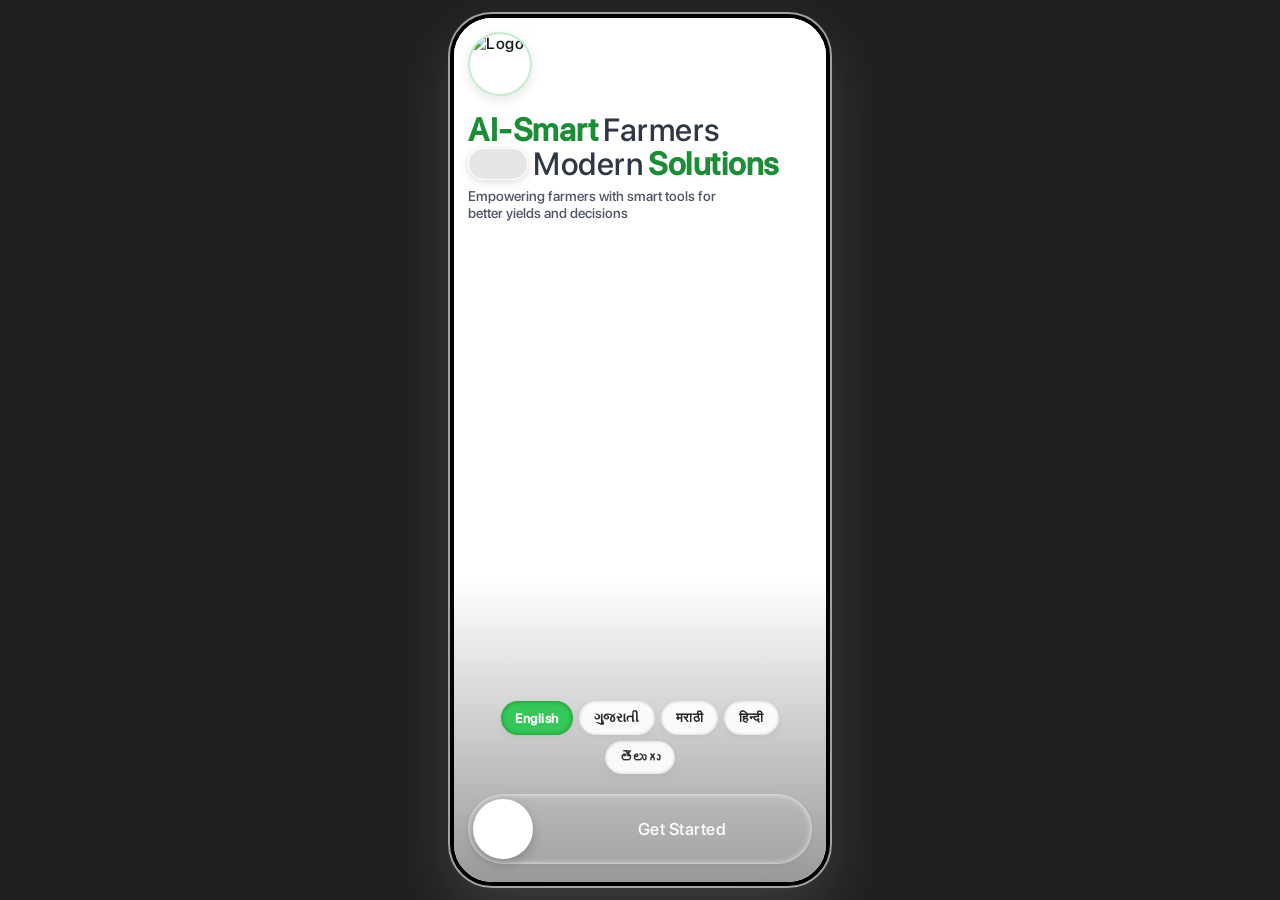
==== commit aed465d2: "Add vercel config" ====
--- a/frontend/index.html
+++ b/frontend/index.html
@@ -53,7 +53,7 @@
         <div class="welcome-content-wrapper">
           <div class="welcome-branding-new">
             <div class="welcome-logo">
-              <img src="ChatGPT Image Sep 22, 2026, 01_03_13 AM.png" alt="Logo"
+              <img src="assets/logo.png" alt="Logo"
                 style="width: 100%; height: 100%; border-radius: 50%; object-fit: cover;">
             </div>
             <div class="welcome-typography">
@@ -249,31 +249,7 @@
           </div>
         </div>
 
-        <!-- Bottom Nav -->
-        <nav class="bottom-nav-bar">
-          <div class="nav-tabs-row">
-            <div class="nav-tab-item active" onclick="navigateTo('screen-home')">
-              <img src="https://img.icons8.com/?size=100&id=6RlaHUy2CmGh&format=png&color=000000" class="nav-tab-icon"
-                alt="Home">
-              <span class="nav-tab-label">Home</span>
-            </div>
-            <div class="nav-tab-item" onclick="navigateTo('screen-ai-features')">
-              <img src="https://img.icons8.com/?size=100&id=vyLn6TeXU6F9&format=png&color=000000" class="nav-tab-icon"
-                alt="AI Tools">
-              <span class="nav-tab-label">AI Tools</span>
-            </div>
-            <div class="nav-tab-item" onclick="navigateTo('screen-market')">
-              <img src="https://img.icons8.com/?size=100&id=MJLpEC1bm3Vc&format=png&color=000000" class="nav-tab-icon"
-                alt="Market">
-              <span class="nav-tab-label">Market</span>
-            </div>
-            <div class="nav-tab-item" onclick="navigateTo('screen-profile')">
-              <img src="https://img.icons8.com/?size=100&id=M9s3DeMEWotE&format=png&color=000000" class="nav-tab-icon"
-                alt="Profile">
-              <span class="nav-tab-label">Profile</span>
-            </div>
-          </div>
-        </nav>
+        <!-- Bottom Nav managed globally -->
       </section>
 
       <!-- =========================================================================
@@ -423,31 +399,7 @@
           </div>
         </div>
 
-        <!-- Bottom Nav -->
-        <nav class="bottom-nav-bar">
-          <div class="nav-tabs-row">
-            <div class="nav-tab-item" onclick="navigateTo('screen-home')">
-              <img src="https://img.icons8.com/?size=100&id=6RlaHUy2CmGh&format=png&color=000000" class="nav-tab-icon"
-                alt="Home">
-              <span class="nav-tab-label">Home</span>
-            </div>
-            <div class="nav-tab-item active" onclick="navigateTo('screen-ai-features')">
-              <img src="https://img.icons8.com/?size=100&id=vyLn6TeXU6F9&format=png&color=000000" class="nav-tab-icon"
-                alt="AI Tools">
-              <span class="nav-tab-label">AI Tools</span>
-            </div>
-            <div class="nav-tab-item" onclick="navigateTo('screen-market')">
-              <img src="https://img.icons8.com/?size=100&id=MJLpEC1bm3Vc&format=png&color=000000" class="nav-tab-icon"
-                alt="Market">
-              <span class="nav-tab-label">Market</span>
-            </div>
-            <div class="nav-tab-item" onclick="navigateTo('screen-profile')">
-              <img src="https://img.icons8.com/?size=100&id=M9s3DeMEWotE&format=png&color=000000" class="nav-tab-icon"
-                alt="Profile">
-              <span class="nav-tab-label">Profile</span>
-            </div>
-          </div>
-        </nav>
+        <!-- Bottom Nav managed globally -->
       </section>
 
       <!-- =========================================================================
@@ -512,31 +464,7 @@
           </div>
         </div>
 
-        <!-- Bottom Nav -->
-        <nav class="bottom-nav-bar">
-          <div class="nav-tabs-row">
-            <div class="nav-tab-item" onclick="navigateTo('screen-home')">
-              <img src="https://img.icons8.com/?size=100&id=6RlaHUy2CmGh&format=png&color=000000" class="nav-tab-icon"
-                alt="Home">
-              <span class="nav-tab-label">Home</span>
-            </div>
-            <div class="nav-tab-item" onclick="navigateTo('screen-ai-features')">
-              <img src="https://img.icons8.com/?size=100&id=vyLn6TeXU6F9&format=png&color=000000" class="nav-tab-icon"
-                alt="AI Tools">
-              <span class="nav-tab-label">AI Tools</span>
-            </div>
-            <div class="nav-tab-item active" onclick="navigateTo('screen-market')">
-              <img src="https://img.icons8.com/?size=100&id=MJLpEC1bm3Vc&format=png&color=000000" class="nav-tab-icon"
-                alt="Market">
-              <span class="nav-tab-label">Market</span>
-            </div>
-            <div class="nav-tab-item" onclick="navigateTo('screen-profile')">
-              <img src="https://img.icons8.com/?size=100&id=M9s3DeMEWotE&format=png&color=000000" class="nav-tab-icon"
-                alt="Profile">
-              <span class="nav-tab-label">Profile</span>
-            </div>
-          </div>
-        </nav>
+        <!-- Bottom Nav managed globally -->
       </section>
 
       <!-- =========================================================================
@@ -557,7 +485,7 @@
             <div class="profile-card-inner">
               <div class="avatar-ring-container">
                 <div class="avatar-img-circle">
-                  <img src="ChatGPT Image Feb 1, 2026, 06_48_04 PM.png" alt="">
+                  <img src="assets/user_avatar.jpg" alt="">
                 </div>
                 <div class="avatar-verified-badge" title="e-KYC Verified">✓</div>
               </div>
@@ -686,6 +614,24 @@
                 </svg>
               </div>
 
+              <div class="settings-item-row" onclick="openBackendSettingsModal()" style="cursor: pointer;">
+                <div class="settings-item-left">
+                  <div class="settings-icon-box" style="background:#e8f5e9;color:#2e7d32;">
+                    <img src="https://img.icons8.com/?size=100&id=113833&format=png&color=000000" alt="">
+                  </div>
+                  <div class="settings-text-col">
+                    <span class="settings-opt-title">AI Backend &amp; Cloud API</span>
+                    <span class="settings-opt-sub" id="backendStatusSubtitle">Vercel / Auto-detecting...</span>
+                  </div>
+                </div>
+                <div style="display:flex;align-items:center;gap:6px;">
+                  <span id="backendStatusPill" style="font-size:10px;font-weight:700;padding:3px 7px;border-radius:10px;background:rgba(34,197,94,0.15);color:#22c55e;">● Probing</span>
+                  <svg viewBox="0 0 24 24" class="settings-chevron" fill="none" stroke="currentColor" stroke-width="2">
+                    <path d="m9 18 6-6-6-6" />
+                  </svg>
+                </div>
+              </div>
+
               <div class="settings-item-row" onclick="navigateTo('screen-kvk-directory')">
                 <div class="settings-item-left">
                   <div class="settings-icon-box" style="background:#eaf9ee;color:#2b6b2e;">
@@ -728,31 +674,7 @@
           </div>
         </div>
 
-        <!-- Bottom Nav -->
-        <nav class="bottom-nav-bar">
-          <div class="nav-tabs-row">
-            <div class="nav-tab-item" onclick="navigateTo('screen-home')">
-              <img src="https://img.icons8.com/?size=100&id=6RlaHUy2CmGh&format=png&color=000000" class="nav-tab-icon"
-                alt="Home">
-              <span class="nav-tab-label">Home</span>
-            </div>
-            <div class="nav-tab-item" onclick="navigateTo('screen-ai-features')">
-              <img src="https://img.icons8.com/?size=100&id=vyLn6TeXU6F9&format=png&color=000000" class="nav-tab-icon"
-                alt="AI Tools">
-              <span class="nav-tab-label">AI Tools</span>
-            </div>
-            <div class="nav-tab-item" onclick="navigateTo('screen-market')">
-              <img src="https://img.icons8.com/?size=100&id=MJLpEC1bm3Vc&format=png&color=000000" class="nav-tab-icon"
-                alt="Market">
-              <span class="nav-tab-label">Market</span>
-            </div>
-            <div class="nav-tab-item active" onclick="navigateTo('screen-profile')">
-              <img src="https://img.icons8.com/?size=100&id=M9s3DeMEWotE&format=png&color=000000" class="nav-tab-icon"
-                alt="Profile">
-              <span class="nav-tab-label">Profile</span>
-            </div>
-          </div>
-        </nav>
+        <!-- Bottom Nav managed globally -->
       </section>
 
       <!-- =========================================================================
@@ -777,95 +699,112 @@
           </header>
 
           <div class="disease-body">
-            <div class="disease-scan-frame">
-              <div class="leaf-photo-container">
-                <!-- Leaf with Blight Graphic -->
-                <svg viewBox="0 0 300 200" width="100%" height="100%">
-                  <defs>
-                    <radialGradient id="leafGrad" cx="50%" cy="50%" r="50%">
-                      <stop offset="0%" stop-color="#4caf50" />
-                      <stop offset="100%" stop-color="#1b5e20" />
-                    </radialGradient>
-                    <radialGradient id="spotGrad" cx="50%" cy="50%" r="50%">
-                      <stop offset="0%" stop-color="#5d4037" />
-                      <stop offset="60%" stop-color="#8d6e63" />
-                      <stop offset="100%" stop-color="#3e2723" />
-                    </radialGradient>
-                  </defs>
-                  <rect width="300" height="200" fill="#2d4734" />
-                  <!-- Big Leaf -->
-                  <path d="M60,160 Q150,20 240,160 Q150,190 60,160 Z" fill="url(#leafGrad)" />
-                  <!-- Leaf Veins -->
-                  <path
-                    d="M150,45 L150,175 M150,75 Q110,95 90,110 M150,75 Q190,95 210,110 M150,115 Q110,135 80,150 M150,115 Q190,135 220,150"
-                    stroke="#81c784" stroke-width="2.5" fill="none" />
-                  <!-- Blight Patches -->
-                  <ellipse cx="130" cy="100" rx="22" ry="16" fill="url(#spotGrad)" opacity="0.95" />
-                  <ellipse cx="175" cy="125" rx="26" ry="18" fill="url(#spotGrad)" opacity="0.95" />
-                  <circle cx="160" cy="85" r="12" fill="url(#spotGrad)" opacity="0.9" />
-                  <!-- Yellowish Halo around Blight -->
-                  <ellipse cx="130" cy="100" rx="26" ry="20" stroke="#fbc02d" stroke-width="2" fill="none"
-                    opacity="0.7" />
-                  <ellipse cx="175" cy="125" rx="30" ry="22" stroke="#fbc02d" stroke-width="2" fill="none"
-                    opacity="0.7" />
-                </svg>
-                <!-- Animated Scanning Laser -->
-                <div class="scan-laser-beam" id="scanLaser"></div>
-              </div>
-            </div>
-
-            <div class="disease-results-card">
+            <!-- Hidden File & Camera Inputs -->
+            <input type="file" id="diseaseUploadInput" accept="image/*" style="display: none;" onchange="handleDiseaseFileInput(this)">
+            <input type="file" id="diseaseCaptureInput" accept="image/*" capture="environment" style="display: none;" onchange="handleDiseaseFileInput(this)">
+
+            <!-- Interactive Scan Frame -->
+            <div class="disease-scan-frame" id="diseaseScanDropzone">
+              <div class="leaf-photo-container" id="leafPhotoContainer">
+                <!-- Farmer Capturing Crop Picture Preview -->
+                <img id="diseaseIllustration" 
+                     src="assets/create_a_image_where_a_farmer_capture_the_picture_of_a_crop.jpg" 
+                     class="disease-default-img" 
+                     alt="Farmer capturing picture of a crop">
+
+                <!-- Real User Image Preview -->
+                <img id="diseaseImagePreview" class="disease-uploaded-preview" style="display: none;" alt="Scanned Leaf Preview">
+
+                <!-- Animated Laser Beam -->
+                <div class="scan-laser-beam" id="scanLaser" style="display: none;"></div>
+
+                <!-- Live Analysis Status Overlay -->
+                <div class="scan-status-overlay" id="scanStatusOverlay" style="display: none;">
+                  <div class="scan-spinner-ring"></div>
+                  <span id="scanStatusText">Diagnosing via PyTorch ResNet-18...</span>
+                </div>
+              </div>
+            </div>
+
+            <!-- Upload & Capture Action Buttons -->
+            <div class="disease-action-buttons-row">
+              <button type="button" class="btn-scan-option btn-capture-camera" onclick="triggerDiseaseCapture()">
+                <svg viewBox="0 0 24 24" fill="none" stroke="currentColor" stroke-width="2">
+                  <path d="M23 19a2 2 0 0 1-2 2H3a2 2 0 0 1-2-2V8a2 2 0 0 1 2-2h4l2-3h6l2 3h4a2 2 0 0 1 2 2z" />
+                  <circle cx="12" cy="13" r="4" />
+                </svg>
+                <span>Take Photo</span>
+              </button>
+
+              <button type="button" class="btn-scan-option btn-upload-gallery" onclick="triggerDiseaseUpload()">
+                <svg viewBox="0 0 24 24" fill="none" stroke="currentColor" stroke-width="2">
+                  <path d="M21 15v4a2 2 0 0 1-2 2H5a2 2 0 0 1-2-2v-4" />
+                  <polyline points="17 8 12 3 7 8" />
+                  <line x1="12" y1="3" x2="12" y2="15" />
+                </svg>
+                <span>Upload Image</span>
+              </button>
+            </div>
+
+            <!-- Error Card (Hidden by default, displayed if deep learning inference fails) -->
+            <div class="ai-model-error-card" id="diseaseErrorCard" style="display: none;">
+              <div class="ai-model-error-header">
+                <svg viewBox="0 0 24 24" fill="none" stroke="currentColor" stroke-width="2" style="width:18px;height:18px;">
+                  <circle cx="12" cy="12" r="10"></circle>
+                  <line x1="12" y1="8" x2="12" y2="12"></line>
+                  <line x1="12" y1="16" x2="12.01" y2="16"></line>
+                </svg>
+                <span>AI Diagnosis Failed</span>
+              </div>
+              <p class="ai-model-error-msg" id="diseaseErrorMsg">
+                The plant disease classifier is unavailable or encountered an error. Results cannot be displayed.
+              </p>
+            </div>
+
+            <!-- Diagnostic Results Card -->
+            <div class="disease-results-card" id="diseaseResultsCard">
               <div class="disease-title-badge-row">
                 <div>
-                  <div class="disease-detected-sub">Detected Disease</div>
-                  <h3 class="disease-name-title" id="diseaseNameDisplay">Tomato Late Blight</h3>
-                </div>
-                <div class="severity-pill" id="severityPillDisplay">High Severity</div>
+                  <div class="disease-detected-sub" id="diseaseSubStatus">Detected Condition</div>
+                  <h3 class="disease-name-title" id="diseaseNameDisplay">Ready for Scan</h3>
+                </div>
+                <div class="severity-pill" id="severityPillDisplay">Awaiting Image</div>
               </div>
 
               <div class="disease-stats-2col">
                 <div class="disease-stat-box">
                   <span class="stat-header-text">AI Confidence</span>
-                  <span class="stat-bold-value" id="confidenceDisplay">94.2%</span>
+                  <span class="stat-bold-value" id="confidenceDisplay">--%</span>
                 </div>
                 <div class="disease-stat-box">
                   <span class="stat-header-text">Crop Family</span>
-                  <span class="stat-bold-value" id="cropFamilyDisplay">Solanaceae</span>
+                  <span class="stat-bold-value" id="cropFamilyDisplay">--</span>
                 </div>
               </div>
 
               <div class="symptoms-desc-block">
                 <span class="section-label-bold">Symptoms</span>
                 <p class="symptoms-text" id="symptomsTextDisplay">
-                  Large, blue-gray to dark brown patches appear on leaves and stems, often accompanied by pale green
-                  halos and white mold on leaf undersides.
+                  Capture a photo using your camera or upload a clear leaf image to diagnose pathogens using our deep-learning ResNet-18 model.
                 </p>
               </div>
 
-              <div class="action-items-list">
+              <div class="action-items-list" id="actionItemsContainer">
                 <span class="section-label-bold">Recommended Actions</span>
                 <div class="action-item-row">
                   <div class="action-step-num">1</div>
-                  <div class="action-step-text">Prune and destroy infected foliage immediately.</div>
+                  <div class="action-step-text" id="actionStep1">Hold camera 15-20 cm from the affected plant foliage.</div>
                 </div>
                 <div class="action-item-row">
                   <div class="action-step-num">2</div>
-                  <div class="action-step-text">Apply registered copper-based fungicides weekly.</div>
+                  <div class="action-step-text" id="actionStep2">Ensure good natural daylight without strong shadows or glare.</div>
                 </div>
                 <div class="action-item-row">
                   <div class="action-step-num">3</div>
-                  <div class="action-step-text">Avoid overhead irrigation to reduce canopy wetness.</div>
-                </div>
-              </div>
-            </div>
-
-            <button class="btn-primary-action" onclick="simulateNewScan()">
-              <svg viewBox="0 0 24 24" fill="none" stroke="currentColor" stroke-width="2">
-                <path d="M23 19a2 2 0 0 1-2 2H3a2 2 0 0 1-2-2V8a2 2 0 0 1 2-2h4l2-3h6l2 3h4a2 2 0 0 1 2 2z" />
-                <circle cx="12" cy="13" r="4" />
-              </svg>
-              <span>Scan Another Crop</span>
-            </button>
+                  <div class="action-step-text" id="actionStep3">Tap "Take Photo" or "Upload Image" to run real-time inference.</div>
+                </div>
+              </div>
+            </div>
           </div>
         </div>
       </section>
@@ -975,7 +914,34 @@
 
             <span class="section-heading">Recommended Match</span>
 
-            <div class="crop-rec-result-card" id="cropRecResultCard">
+            <!-- Error Card (Hidden by default, displayed if crop model fails) -->
+            <div class="ai-model-error-card" id="cropRecErrorCard" style="display: none;">
+              <div class="ai-model-error-header">
+                <svg viewBox="0 0 24 24" fill="none" stroke="currentColor" stroke-width="2" style="width:18px;height:18px;">
+                  <circle cx="12" cy="12" r="10"></circle>
+                  <line x1="12" y1="8" x2="12" y2="12"></line>
+                  <line x1="12" y1="16" x2="12.01" y2="16"></line>
+                </svg>
+                <span>Crop Recommendation Error</span>
+              </div>
+              <p class="ai-model-error-msg" id="cropRecErrorMsg">
+                The crop recommendation model could not be reached. Results cannot be displayed.
+              </p>
+            </div>
+
+            <!-- Awaiting Analysis Placeholder (Shown initially before running inference) -->
+            <div class="ai-model-placeholder-card" id="cropRecPlaceholderCard">
+              <svg viewBox="0 0 24 24" fill="none" stroke="currentColor" stroke-width="1.8" style="width:32px;height:32px;color:var(--primary);opacity:0.8;">
+                <path d="M12 2v20M17 5H9.5a3.5 3.5 0 0 0 0 7h5a3.5 3.5 0 0 1 0 7H6"></path>
+              </svg>
+              <div style="font-weight:700;font-size:14px;color:var(--text-main);">Awaiting Soil Analysis</div>
+              <div style="font-size:12px;max-width:280px;line-height:1.5;">
+                Configure your NPK, pH, and weather values above and tap <strong>Analyze &amp; Recommend</strong> to run the trained model.
+              </div>
+            </div>
+
+            <!-- Result Card (Hidden by default, rendered only upon successful model output) -->
+            <div class="crop-rec-result-card" id="cropRecResultCard" style="display: none;">
               <div class="rec-crop-badge-row">
                 <div class="rec-crop-left">
                   <div class="crop-img-thumb" id="recCropEmoji">
@@ -2101,6 +2067,94 @@
         </div>
       </div>
 
+      <!-- Unified Persistent Bottom Nav Bar with Sliding Upscale Pill Indicator -->
+      <nav class="bottom-nav-bar nav-hidden" id="globalBottomNav">
+        <div class="nav-tabs-row" id="navTabsRow">
+          <!-- Fluid Sliding & Upscaling Indicator Pill -->
+          <div class="nav-indicator-pill" id="navIndicatorPill">
+            <div class="nav-pill-inner"></div>
+          </div>
+
+          <div class="nav-tab-item active" data-screen="screen-home" onclick="navigateTo('screen-home')" role="button" aria-label="Home">
+            <img src="https://img.icons8.com/?size=100&id=6RlaHUy2CmGh&format=png&color=000000" class="nav-tab-icon"
+              alt="Home">
+            <span class="nav-tab-label">Home</span>
+          </div>
+          <div class="nav-tab-item" data-screen="screen-ai-features" onclick="navigateTo('screen-ai-features')" role="button" aria-label="AI Tools">
+            <img src="https://img.icons8.com/?size=100&id=vyLn6TeXU6F9&format=png&color=000000" class="nav-tab-icon"
+              alt="AI Tools">
+            <span class="nav-tab-label">AI Tools</span>
+          </div>
+          <div class="nav-tab-item" data-screen="screen-market" onclick="navigateTo('screen-market')" role="button" aria-label="Market">
+            <img src="https://img.icons8.com/?size=100&id=MJLpEC1bm3Vc&format=png&color=000000" class="nav-tab-icon"
+              alt="Market">
+            <span class="nav-tab-label">Market</span>
+          </div>
+          <div class="nav-tab-item" data-screen="screen-profile" onclick="navigateTo('screen-profile')" role="button" aria-label="Profile">
+            <img src="https://img.icons8.com/?size=100&id=M9s3DeMEWotE&format=png&color=000000" class="nav-tab-icon"
+              alt="Profile">
+            <span class="nav-tab-label">Profile</span>
+          </div>
+        </div>
+      </nav>
+
+      <!-- =========================================================================
+         AI BACKEND & CLOUD API CONFIGURATION MODAL
+         ========================================================================= -->
+      <div id="backendSettingsModal" class="settings-modal-overlay">
+        <div class="settings-modal-content">
+          <div class="settings-modal-header">
+            <div style="display:flex;align-items:center;gap:8px;">
+              <div class="settings-icon-box" style="width:34px;height:34px;background:#e8f5e9;color:#2e7d32;">
+                <img src="https://img.icons8.com/?size=100&id=113833&format=png&color=000000" alt="" style="width:20px;height:20px;">
+              </div>
+              <div>
+                <h3 class="settings-modal-title">AI Backend Settings</h3>
+                <p class="settings-modal-sub">Vercel Serverless &amp; Cloud ML</p>
+              </div>
+            </div>
+            <button class="icon-btn" onclick="closeBackendSettingsModal()" style="width:32px;height:32px;">✕</button>
+          </div>
+
+          <div class="settings-modal-body" style="padding-bottom:12px;">
+            <div style="background:rgba(255,255,255,0.06);padding:14px 16px;border-radius:14px;margin-bottom:16px;border:1px solid rgba(255,255,255,0.1);">
+              <div style="display:flex;justify-content:space-between;margin-bottom:8px;font-size:13px;">
+                <span style="opacity:0.75;">Status:</span>
+                <span id="modalBackendHealthStatus" style="font-weight:700;color:#22c55e;">Probing...</span>
+              </div>
+              <div style="display:flex;justify-content:space-between;margin-bottom:8px;font-size:13px;">
+                <span style="opacity:0.75;">Disease Classifier:</span>
+                <span id="modalBackendDiseaseStatus" style="font-weight:600;">ONNX (38 Classes)</span>
+              </div>
+              <div style="display:flex;justify-content:space-between;font-size:13px;">
+                <span style="opacity:0.75;">Crop Recommender:</span>
+                <span id="modalBackendCropStatus" style="font-weight:600;">KNN ML Active</span>
+              </div>
+            </div>
+
+            <div style="margin-bottom:14px;">
+              <label style="display:block;font-size:12px;font-weight:700;margin-bottom:6px;opacity:0.85;">
+                Custom Backend URL (Optional)
+              </label>
+              <input type="text" id="customBackendUrlInput" placeholder="e.g. https://my-backend.onrender.com"
+                style="width:100%;box-sizing:border-box;padding:12px 14px;border-radius:12px;border:1px solid rgba(128,128,128,0.25);background:rgba(0,0,0,0.04);font-size:13px;outline:none;">
+              <p style="font-size:11px;opacity:0.65;margin:6px 0 0 0;">
+                Leave empty for automatic Vercel Serverless Function or local server routing.
+              </p>
+            </div>
+          </div>
+
+          <div class="settings-modal-footer" style="display:flex;gap:10px;">
+            <button type="button" class="btn-secondary-action" onclick="testBackendConnection(true)" style="flex:1;padding:12px 14px;border-radius:12px;border:1px solid rgba(128,128,128,0.25);background:transparent;cursor:pointer;font-weight:600;font-size:13px;">
+              <span>Test Ping</span>
+            </button>
+            <button type="button" class="btn-primary-action" onclick="saveBackendSettings()" style="flex:1;padding:12px 14px;border-radius:12px;cursor:pointer;font-weight:600;font-size:13px;">
+              <span>Save &amp; Apply</span>
+            </button>
+          </div>
+        </div>
+      </div>
+
       <!-- Floating Toast Notification -->
       <div id="agroToast" class="agro-toast-pill">
         <span id="toastIcon">✅</span>
--- a/frontend/main.css
+++ b/frontend/main.css
@@ -305,6 +305,7 @@
   align-items: center;
   justify-content: flex-start;
   backdrop-filter: blur(2px);
+  -webkit-backdrop-filter: blur(8px);
   position: absolute;
   bottom: 0;
   left: 0;
@@ -313,20 +314,80 @@
   z-index: 50;
   border-radius: 50px;
   box-shadow: inset 1px 5px 2px 0 rgba(255, 255, 255, 0.700),
-    inset -1px -5px 2px 0 rgba(255, 255, 255, 0.700);
+    inset -1px -5px 2px 0 rgba(255, 255, 255, 0.700),
+    0 8px 24px rgba(18, 53, 36, 0.08);
   margin: 0 18px 10px 18px;
+  transition: transform 0.38s cubic-bezier(0.34, 1.3, 0.64, 1),
+              opacity 0.28s ease;
+  will-change: transform, opacity;
+}
+
+.bottom-nav-bar.nav-hidden {
+  transform: translateY(120%);
+  opacity: 0;
+  pointer-events: none;
 }
 
 .nav-tabs-row {
-  box-shadow: 0px 3px 8px rgba(0, 0, 0, 0.374);
+  box-shadow: 0px 3px 8px rgba(0, 0, 0, 0.15);
   border-radius: 30px;
-  padding: 0 1px 0 1px;
+  padding: 0 4px;
   display: flex;
   flex-direction: row;
   align-items: center;
-  justify-content: space-around;
+  justify-content: space-between;
   align-self: stretch;
   flex: 1;
+  position: relative;
+  overflow: hidden;
+}
+
+/* Fluid Sliding Active Indicator Pill (Outer Track) */
+.nav-indicator-pill {
+  position: absolute;
+  top: 4px;
+  bottom: 4px;
+  left: 4px;
+  width: calc((100% - 8px) / 4);
+  pointer-events: none;
+  z-index: 1;
+  transform: translateX(0);
+  transition: transform 0.36s cubic-bezier(0.22, 1, 0.36, 1);
+  will-change: transform;
+}
+
+/* Inner Upscaling Pill (Independent Scale Pop) */
+.nav-pill-inner {
+  width: 100%;
+  height: 100%;
+  border-radius: 26px;
+  background: #00ff223e;
+  box-shadow: inset 1px 2px 3px 0 rgba(0, 180, 15, 0.15),
+              inset -1px -2px 3px 0 rgba(0, 180, 15, 0.15),
+              0 3px 12px rgba(52, 199, 89, 0.25);
+  transform: scale(1);
+  transform-origin: center center;
+  transition: transform 0.32s cubic-bezier(0.34, 1.56, 0.64, 1);
+  position: relative;
+}
+
+.nav-indicator-pill.scaling .nav-pill-inner {
+  animation: pillUpscalePop 0.8s cubic-bezier(0.34, 1.2, 0.4, 1);
+}
+
+@keyframes pillUpscalePop {
+  0% {
+    transform: scale(0.93, 0.93);
+  }
+  35% {
+    transform: scale(1.1, 1.1);
+  }
+  85% {
+    transform: scale(0.99,0.99);
+  }
+  100% {
+    transform: scale(1, 1);
+  }
 }
 
 .nav-tab-item {
@@ -335,41 +396,47 @@
   gap: 1px;
   align-items: center;
   justify-content: center;
-  width: 79px;
+  flex: 1;
+  height: 100%;
   cursor: pointer;
-  transition: all 0.2s ease;
+  position: relative;
+  z-index: 2;
+  background: transparent !important;
+  box-shadow: none !important;
+  user-select: none;
+  -webkit-tap-highlight-color: transparent;
+  transition: transform 0.18s cubic-bezier(0.34, 1.5, 0.64, 1);
+}
+
+.nav-tab-item:active {
+  transform: scale(0.92);
 }
 
 .nav-tab-item.active {
-  background: #6dff8173;
-  padding: 7px 0;
-  border-radius: 30px;
-  display: flex;
-  flex-direction: column;
-  gap: 1px;
-  align-items: center;
-  justify-content: center;
-  width: 79px;
-  cursor: pointer;
-  transition: all 2s ease;
-  box-shadow: inset 1px 2px 2px 0 rgba(0, 180, 15, 0.15),
-    inset -1px -2px 2px 0 rgba(0, 180, 15, 0.15);
-}
-
+  background: transparent !important;
+  box-shadow: none !important;
+}
 
 .nav-tab-item svg {
   width: 22px;
   height: 22px;
   stroke: var(--text-muted);
-  transition: all 0.2s ease;
+  transition: transform 0.4s cubic-bezier(0.34, 1.55, 0.64, 1),
+              stroke 0.25s ease;
+  transform: translateY(0) scale(1);
+  transform-origin: center center;
 }
 
 .nav-tab-icon {
   width: 22px;
   height: 22px;
   object-fit: contain;
-  transition: all 0.2s ease;
+  transition: transform 0.4s cubic-bezier(0.34, 1.55, 0.64, 1),
+              opacity 0.25s ease,
+              filter 0.3s ease;
   opacity: 0.6;
+  transform: translateY(0) scale(1);
+  transform-origin: center center;
 }
 
 .nav-tab-label {
@@ -377,23 +444,29 @@
   font-family: var(--font-body);
   font-size: 11px;
   font-weight: 500;
-  transition: all 0.2s ease;
-}
-
+  white-space: nowrap;
+  transition: transform 0.38s cubic-bezier(0.34, 1.45, 0.64, 1),
+              color 0.25s ease,
+              font-weight 0.25s ease;
+  transform: translateY(0) scale(1);
+  transform-origin: center center;
+}
+
+/* Upscale and lift when active */
 .nav-tab-item.active svg {
   stroke: var(--primary-green);
-  transform: translateY(-2px);
+  transform: translateY(-5px) scale(1.16);
 }
 
 .nav-tab-item.active .nav-tab-icon {
   opacity: 1;
-  transform: translateY(-2px);
-  filter: drop-shadow(0 1px 2px rgba(26, 77, 46, 0.2));
+  transform: translateY(0px) scale(1.18);
 }
 
 .nav-tab-item.active .nav-tab-label {
   color: var(--primary-green);
   font-weight: 700;
+  transform: translateY(-1px) scale(1.06);
 }
 
 .home-indicator-bar {
@@ -799,8 +872,7 @@
     radial-gradient(circle at 82% 26%, rgba(115, 192, 134, 0.75) 0%, rgba(185, 238, 198, 0) 52%),
     radial-gradient(circle at 50% 90%, rgba(112, 231, 233, 0.605) 0%, rgba(155, 240, 180, 0) 65%),
     linear-gradient(155deg, #e9e1f8 0%, #f8ecf8 35%, #dde4e0 68%, #cfbad2 100%);
-  border: none;
-  border-radius: 28px;
+  border: 1px solid #ffffff91; border-radius: 28px;
   padding: 22px 20px 18px 20px;
   overflow: hidden;
   box-shadow: inset 12px 1px 20px 0 rgba(150, 150, 150, 0.45),inset -1px -1px 20px 0 rgba(255, 255, 255, 0.45), 0 2px 15px rgba(0, 0, 0, 0.2);
@@ -2370,7 +2442,7 @@
    ========================================================================== */
 
 .disease-body {
-  padding: 0 18px 18px 18px;
+  padding: 5px 18px 18px 18px;
   display: flex;
   flex-direction: column;
   gap: 14px;
@@ -2388,36 +2460,122 @@
 
 .leaf-photo-container {
   border-radius: 18px;
-  height: 180px;
+  height: 220px;
   position: relative;
   overflow: hidden;
-  background: linear-gradient(135deg, #1b3d23, #436d4a);
+  background: #112215;
   display: flex;
   align-items: center;
   justify-content: center;
 }
 
-.scan-laser-beam {
+.disease-default-img {
+  width: 100%;
+  height: 100%;
+  object-fit: cover;
+  object-position: center;
+  border-radius: 18px;
+  display: block;
+  filter: contrast(1.02) brightness(0.98);
+  transition: transform 0.3s ease;
+}
+
+.leaf-photo-container:hover .disease-default-img {
+  transform: scale(1.02);
+}
+
+.disease-uploaded-preview {
+  width: 100%;
+  height: 100%;
+  object-fit: cover;
+  border-radius: 18px;
+  display: block;
+}
+
+.scan-status-overlay {
   position: absolute;
-  left: 0;
-  right: 0;
-  top: 0;
-  height: 3px;
-  background: #34c759;
-  box-shadow: 0 0 10px #34c759;
-  animation: scanLaser 3s ease-in-out infinite alternate;
-}
-
-@keyframes scanLaser {
-  0% {
-    top: 10%;
-    opacity: 0.8;
+  inset: 0;
+  background: rgba(10, 25, 15, 0.82);
+  backdrop-filter: blur(4px);
+  -webkit-backdrop-filter: blur(4px);
+  display: flex;
+  flex-direction: column;
+  align-items: center;
+  justify-content: center;
+  gap: 12px;
+  color: #ffffff;
+  font-size: 13px;
+  font-weight: 700;
+  z-index: 10;
+  border-radius: 18px;
+}
+
+.scan-spinner-ring {
+  width: 32px;
+  height: 32px;
+  border: 3px solid rgba(52, 199, 89, 0.25);
+  border-top-color: #34c759;
+  border-radius: 50%;
+  animation: scanSpin 0.75s linear infinite;
+}
+
+@keyframes scanSpin {
+  to {
+    transform: rotate(360deg);
   }
-
-  100% {
-    top: 90%;
-    opacity: 0.8;
-  }
+}
+
+.disease-action-buttons-row {
+  display: flex;
+  gap: 10px;
+  width: 100%;
+}
+
+.btn-scan-option {
+  flex: 1;
+  display: flex;
+  align-items: center;
+  justify-content: center;
+  gap: 8px;
+  padding: 13px 14px;
+  border-radius: 16px;
+  font-family: var(--font-heading);
+  font-size: 13px;
+  font-weight: 700;
+  cursor: pointer;
+  transition: all 0.22s cubic-bezier(0.22, 1, 0.36, 1);
+  border: none;
+}
+
+.btn-capture-camera {
+  background: linear-gradient(135deg, #1a4d2e, #2b6b2e);
+  color: #ffffff;
+  box-shadow: 0 4px 14px rgba(26, 77, 46, 0.3);
+}
+
+.btn-capture-camera:hover,
+.btn-capture-camera:active {
+  transform: translateY(-2px) scale(1.02);
+  box-shadow: 0 6px 18px rgba(26, 77, 46, 0.45);
+}
+
+.btn-upload-gallery {
+  background: #ffffff;
+  color: var(--primary-dark);
+  border: 1px solid var(--border-light);
+  box-shadow: var(--shadow-sm);
+}
+
+.btn-upload-gallery:hover,
+.btn-upload-gallery:active {
+  background: #f0f7f2;
+  transform: translateY(-2px) scale(1.02);
+}
+
+.btn-scan-option svg {
+  width: 18px;
+  height: 18px;
+  flex-shrink: 0;
 }
 
 .disease-results-card {
@@ -2456,11 +2614,31 @@
 .severity-pill {
   background: var(--warning-light);
   border-radius: 100px;
-  padding: 4px 10px;
+  padding: 5px 12px;
   color: var(--warning);
   font-family: var(--font-heading);
   font-size: 11px;
   font-weight: 700;
+  border: 1px solid transparent;
+  transition: all 0.25s ease;
+}
+
+.severity-pill.healthy {
+  background: #eaf5eb;
+  color: #2b6b2e;
+  border-color: #34c759;
+}
+
+.severity-pill.moderate {
+  background: #fff8e1;
+  color: #e65100;
+  border-color: #ffb300;
+}
+
+.severity-pill.high {
+  background: #ffebee;
+  color: #c62828;
+  border-color: #e53935;
 }
 
 .disease-stats-2col {
@@ -2531,6 +2709,50 @@
   color: var(--text-muted);
   font-size: 12px;
   line-height: 17px;
+}
+
+/* AI Model Explicit Error & Placeholder States */
+.ai-model-error-card {
+  background: #fef2f2;
+  border: 1.5px solid #f87171;
+  border-radius: 20px;
+  padding: 16px 18px;
+  display: flex;
+  flex-direction: column;
+  gap: 8px;
+  box-shadow: 0 4px 14px rgba(239, 68, 68, 0.08);
+  margin-bottom: 4px;
+}
+
+.ai-model-error-header {
+  display: flex;
+  align-items: center;
+  gap: 8px;
+  color: #b91c1c;
+  font-family: var(--font-heading);
+  font-size: 14px;
+  font-weight: 700;
+}
+
+.ai-model-error-msg {
+  color: #7f1d1d;
+  font-size: 12px;
+  line-height: 1.5;
+  margin: 0;
+  word-break: break-word;
+}
+
+.ai-model-placeholder-card {
+  background: #ffffff;
+  border: 1.5px dashed var(--border-light);
+  border-radius: 20px;
+  padding: 24px 20px;
+  display: flex;
+  flex-direction: column;
+  align-items: center;
+  text-align: center;
+  gap: 8px;
+  color: var(--text-muted);
 }
 
 /* ==========================================================================
@@ -4387,6 +4609,17 @@
   box-shadow: 0 4px 12px rgba(0, 0, 0, 0.8);
 }
 
+body.dark-mode .nav-pill-inner {
+  background: rgba(52, 199, 89, 0.24);
+  box-shadow: inset 0 0 10px rgba(52, 199, 89, 0.35),
+              0 4px 16px rgba(52, 199, 89, 0.25);
+  border: 1px solid rgba(52, 199, 89, 0.35);
+}
+
+body.dark-mode .nav-pill-inner::after {
+  background: linear-gradient(180deg, rgba(255, 255, 255, 0.15) 0%, rgba(255, 255, 255, 0) 100%);
+}
+
 body.dark-mode .nav-tab-label {
   color: #8fa399;
 }
@@ -4400,8 +4633,12 @@
 }
 
 body.dark-mode .nav-tab-item.active {
-  background: rgba(52, 199, 89, 0.22);
-  box-shadow: inset 0 0 10px rgba(52, 199, 89, 0.25);
+  background: transparent !important;
+  box-shadow: none !important;
+}
+
+body.dark-mode .nav-tab-item.active .nav-tab-icon {
+  filter: invert(1) brightness(1.3) drop-shadow(0 2px 8px rgba(52, 199, 89, 0.6));
 }
 
 /* AI Features Screen */
@@ -4626,6 +4863,47 @@
   color: #8fa399;
 }
 
+body.dark-mode .disease-name-title {
+  color: #ffffff;
+}
+
+body.dark-mode .symptoms-text {
+  color: #d1ded6;
+}
+
+body.dark-mode .disease-stat-box {
+  background: #131a15;
+  border: 1px solid #1e2922;
+}
+
+body.dark-mode .btn-upload-gallery {
+  background: #141c16;
+  color: #ffffff;
+  border-color: #243328;
+}
+
+body.dark-mode .btn-upload-gallery:hover {
+  background: #1b261e;
+}
+
+body.dark-mode .severity-pill.healthy {
+  background: #0d2818;
+  color: #4ade80;
+  border-color: #2e7d32;
+}
+
+body.dark-mode .severity-pill.moderate {
+  background: #2c2008;
+  color: #fbbf24;
+  border-color: #b45309;
+}
+
+body.dark-mode .severity-pill.high {
+  background: #2c1211;
+  color: #f87171;
+  border-color: #991b1b;
+}
+
 body.dark-mode input,
 body.dark-mode select,
 body.dark-mode textarea,
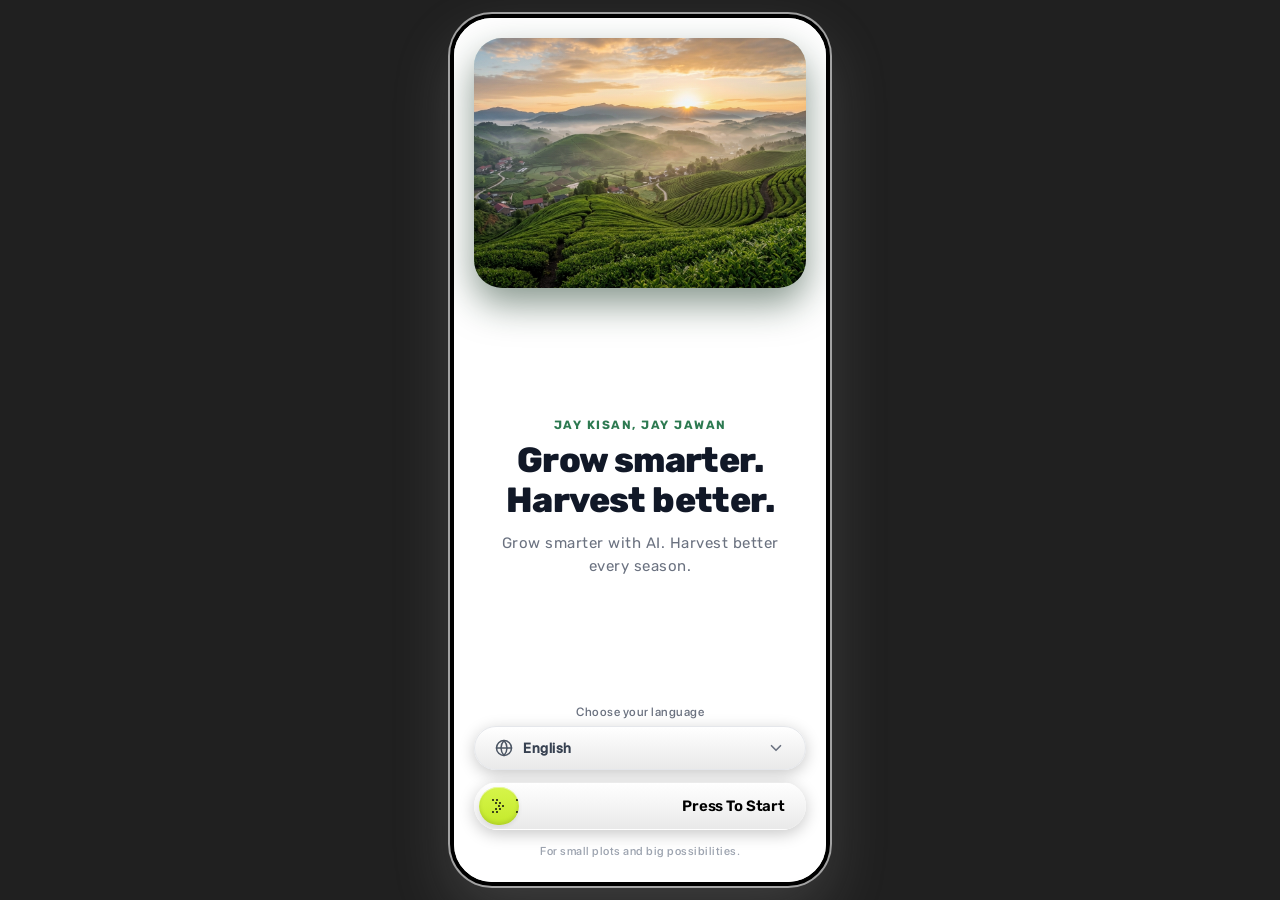
==== commit 66288f5e: "Improve home and welcome page" ====
--- a/frontend/index.html
+++ b/frontend/index.html
@@ -9,6 +9,7 @@
   <!-- Google Fonts -->
   <link rel="preconnect" href="https://fonts.googleapis.com">
   <link rel="preconnect" href="https://fonts.gstatic.com" crossorigin>
+  <link href="https://fonts.googleapis.com/css2?family=Akaya+Kanadaka&family=Geist+Mono:ital,wght@0,100..900;1,100..900&family=Lato:ital,wght@0,100;0,300;0,400;0,700;0,900;1,100;1,300;1,400;1,700;1,900&family=Lilex:ital,wght@0,100..700;1,100..700&family=Rubik:ital,wght@0,300..900;1,300..900&family=Space+Grotesk:wght@300..700&display=swap" rel="stylesheet">
   <link
     href="https://fonts.googleapis.com/css2?family=Inter:wght@400;500;600;700;800&family=Manrope:wght@400;500;600;700;800&display=swap"
     rel="stylesheet">
@@ -39,58 +40,68 @@
          1. SCREEN: WELCOME & ONBOARDING
          ========================================================================= -->
       <section id="screen-welcome" class="screen-view welcome-screen active">
-        <div class="welcome-bg" id="welcomeSlideshow">
-          <img src="https://wallpaperaccess.com/full/6403049.jpg" alt="Tractor 4" class="welcome-bg-img">
-          <img
-            src="https://thumbs.dreamstime.com/b/tractor-tilling-field-stands-agricultural-field-growing-season-to-work-soil-care-crops-325903799.jpg"
-            alt="Tractor 3" class="welcome-bg-img">
-          <img src="https://tse2.mm.bing.net/th/id/OIP.Cilyj8N3k52vg67BQGpizgHaLH?r=0&rs=1&pid=ImgDetMain&o=7&rm=3"
-            alt="Tractor 2" class="welcome-bg-img">
-          <img src="https://thumbs.dreamstime.com/b/golden-sunset-over-farm-field-12978119.jpg" alt="welcome">
-          <div class="welcome-bg-gradient"></div>
-        </div>
-
-        <div class="welcome-content-wrapper">
-          <div class="welcome-branding-new">
-            <div class="welcome-logo">
-              <img src="assets/logo.png" alt="Logo"
-                style="width: 100%; height: 100%; border-radius: 50%; object-fit: cover;">
-            </div>
-            <div class="welcome-typography">
-              <div class="wt-line1"><span class="text-green">AI-Smart</span> <span class="text-gray">Farmers</span>
-              </div>
-              <div class="wt-line2">
-                <span class="tractor-pill"></span>
-                <span class="text-gray">Modern</span> <span class="text-green">Solutions</span>
-              </div>
-            </div>
-            <p class="welcome-desc">Empowering farmers with smart tools for better yields and decisions</p>
-          </div>
-
-          <div class="welcome-bottom-action">
-            <div class="language-selector-section" style="margin-bottom: 20px;">
-              <div class="lang-chips-grid" style="justify-content: center;">
-                <button class="lang-chip active" onclick="selectLang(this)">English</button>
-                <button class="lang-chip" onclick="selectLang(this)">ગુજરાતી</button>
-                <button class="lang-chip" onclick="selectLang(this)">मराठी</button>
-                <button class="lang-chip" onclick="selectLang(this)">हिन्दी</button>
-                <button class="lang-chip" onclick="selectLang(this)">తెలుగు</button>
-              </div>
-            </div>
-            <div class="slide-button-container" id="slideButtonContainer">
-              <div class="slide-button-track">
-                <span class="slide-text">Get Started</span>
-                <span class="slide-arrows">
-                  <img src="https://img.icons8.com/?size=100&id=2zFnTJsNGlML&format=png&color=ffffff" alt=""
-                    draggable="false">
-                </span>
-              </div>
-              <div class="slide-thumb" id="slideThumb">
-                <img src="https://img.icons8.com/?size=100&id=NuNhPTZDW3yY&format=png&color=1A8E35" alt=""
-                  style="height: 40px; cursor: none;" draggable="false">
-              </div>
-            </div>
-          </div>
+        <div class="aesthetic-welcome-container">
+          
+          <!-- Top Hero Card with Floating Glassmorphic Badges -->
+          <div class="aesthetic-hero-card">
+            <img src="assets/welcome_hero.jpg" alt="Lush Agricultural Hills at Sunrise" class="aesthetic-hero-img">
+
+            <!-- Bottom Center Floating Quote Pill -->
+            <div class="hero-glass-quote-pill">
+              <span>A little care. A better harvest.</span>
+            </div>
+          </div>
+
+          <!-- Editorial Headline & Copy -->
+          <div class="welcome-editorial-copy">
+            <span class="welcome-companion-tag">jay kisan, jay jawan</span>
+            <h1 class="welcome-main-headline">Grow smarter.<br>Harvest better.</h1>
+            <p class="welcome-sub-paragraph">
+              Grow smarter with AI. Harvest better every season.
+            </p>
+          </div>
+
+          <!-- Bottom Action Area: Language Selector & Let's get growing CTA -->
+          <div class="welcome-actions-group">
+            <div class="welcome-lang-picker-wrapper">
+              <span class="welcome-lang-label">Choose your language</span>
+              <button type="button" class="welcome-lang-pill-select" onclick="openLanguageModal()" aria-label="Select Language">
+                <div class="welcome-lang-left">
+                  <svg viewBox="0 0 24 24" width="18" height="18" fill="none" stroke="#4B5563" stroke-width="2" stroke-linecap="round" stroke-linejoin="round">
+                    <circle cx="12" cy="12" r="10" />
+                    <line x1="2" y1="12" x2="22" y2="12" />
+                    <path d="M12 2a15.3 15.3 0 0 1 4 10 15.3 15.3 0 0 1-4 10 15.3 15.3 0 0 1-4-10 15.3 15.3 0 0 1 4-10z" />
+                  </svg>
+                  <span id="welcomeActiveLangText" class="welcome-lang-current">English</span>
+                </div>
+                <svg viewBox="0 0 24 24" width="18" height="18" fill="none" stroke="#6B7280" stroke-width="2.2" stroke-linecap="round" stroke-linejoin="round">
+                  <path d="m6 9 6 6 6-6" />
+                </svg>
+              </button>
+            </div>
+
+            <!-- Aesthetic AntiMetal Button -->
+            <button type="button" class="anti-metal-btn" onclick="navigateTo('screen-home')" id="welcomeGetStartedBtn" aria-label="Start">
+              <span class="anti-metal-label">Press To Start</span>
+              <span aria-hidden="true" class="anti-metal-badge">
+                <svg width="14" height="16" viewBox="0 0 14 16" aria-hidden="true" focusable="false" class="anti-metal-chevron"><g fill="#0f0f0f"><circle cx="2" cy="2" r="1" class="bd-dot" style="animation-delay: 0.00s;"></circle><circle cx="5" cy="5" r="1" class="bd-dot" style="animation-delay: 0.05s;"></circle><circle cx="8" cy="8" r="1" class="bd-dot" style="animation-delay: 0.10s;"></circle><circle cx="5" cy="11" r="1" class="bd-dot" style="animation-delay: 0.15s;"></circle><circle cx="2" cy="14" r="1" class="bd-dot" style="animation-delay: 0.20s;"></circle><circle cx="6" cy="2" r="1" class="bd-dot" style="animation-delay: 0.05s;"></circle><circle cx="9" cy="5" r="1" class="bd-dot" style="animation-delay: 0.10s;"></circle><circle cx="12" cy="8" r="1" class="bd-dot" style="animation-delay: 0.15s;"></circle><circle cx="9" cy="11" r="1" class="bd-dot" style="animation-delay: 0.20s;"></circle><circle cx="6" cy="14" r="1" class="bd-dot" style="animation-delay: 0.25s;"></circle></g></svg>
+                <svg width="14" height="16" viewBox="0 0 14 16" aria-hidden="true" focusable="false" class="anti-metal-chevron"><g fill="#0f0f0f"><circle cx="2" cy="2" r="1" class="bd-dot" style="animation-delay: 0.12s;"></circle><circle cx="5" cy="5" r="1" class="bd-dot" style="animation-delay: 0.17s;"></circle><circle cx="8" cy="8" r="1" class="bd-dot" style="animation-delay: 0.22s;"></circle><circle cx="5" cy="11" r="1" class="bd-dot" style="animation-delay: 0.27s;"></circle><circle cx="2" cy="14" r="1" class="bd-dot" style="animation-delay: 0.32s;"></circle><circle cx="6" cy="2" r="1" class="bd-dot" style="animation-delay: 0.17s;"></circle><circle cx="9" cy="5" r="1" class="bd-dot" style="animation-delay: 0.22s;"></circle><circle cx="12" cy="8" r="1" class="bd-dot" style="animation-delay: 0.27s;"></circle><circle cx="9" cy="11" r="1" class="bd-dot" style="animation-delay: 0.32s;"></circle><circle cx="6" cy="14" r="1" class="bd-dot" style="animation-delay: 0.37s;"></circle></g></svg>
+                <svg width="14" height="16" viewBox="0 0 14 16" aria-hidden="true" focusable="false" class="anti-metal-chevron"><g fill="#0f0f0f"><circle cx="2" cy="2" r="1" class="bd-dot" style="animation-delay: 0.24s;"></circle><circle cx="5" cy="5" r="1" class="bd-dot" style="animation-delay: 0.29s;"></circle><circle cx="8" cy="8" r="1" class="bd-dot" style="animation-delay: 0.34s;"></circle><circle cx="5" cy="11" r="1" class="bd-dot" style="animation-delay: 0.39s;"></circle><circle cx="2" cy="14" r="1" class="bd-dot" style="animation-delay: 0.44s;"></circle><circle cx="6" cy="2" r="1" class="bd-dot" style="animation-delay: 0.29s;"></circle><circle cx="9" cy="5" r="1" class="bd-dot" style="animation-delay: 0.34s;"></circle><circle cx="12" cy="8" r="1" class="bd-dot" style="animation-delay: 0.39s;"></circle><circle cx="9" cy="11" r="1" class="bd-dot" style="animation-delay: 0.44s;"></circle><circle cx="6" cy="14" r="1" class="bd-dot" style="animation-delay: 0.49s;"></circle></g></svg>
+                <svg width="14" height="16" viewBox="0 0 14 16" aria-hidden="true" focusable="false" class="anti-metal-chevron"><g fill="#0f0f0f"><circle cx="2" cy="2" r="1" class="bd-dot" style="animation-delay: 0.36s;"></circle><circle cx="5" cy="5" r="1" class="bd-dot" style="animation-delay: 0.41s;"></circle><circle cx="8" cy="8" r="1" class="bd-dot" style="animation-delay: 0.46s;"></circle><circle cx="5" cy="11" r="1" class="bd-dot" style="animation-delay: 0.51s;"></circle><circle cx="2" cy="14" r="1" class="bd-dot" style="animation-delay: 0.56s;"></circle><circle cx="6" cy="2" r="1" class="bd-dot" style="animation-delay: 0.41s;"></circle><circle cx="9" cy="5" r="1" class="bd-dot" style="animation-delay: 0.46s;"></circle><circle cx="12" cy="8" r="1" class="bd-dot" style="animation-delay: 0.51s;"></circle><circle cx="9" cy="11" r="1" class="bd-dot" style="animation-delay: 0.56s;"></circle><circle cx="6" cy="14" r="1" class="bd-dot" style="animation-delay: 0.61s;"></circle></g></svg>
+                <svg width="14" height="16" viewBox="0 0 14 16" aria-hidden="true" focusable="false" class="anti-metal-chevron"><g fill="#0f0f0f"><circle cx="2" cy="2" r="1" class="bd-dot" style="animation-delay: 0.48s;"></circle><circle cx="5" cy="5" r="1" class="bd-dot" style="animation-delay: 0.53s;"></circle><circle cx="8" cy="8" r="1" class="bd-dot" style="animation-delay: 0.58s;"></circle><circle cx="5" cy="11" r="1" class="bd-dot" style="animation-delay: 0.63s;"></circle><circle cx="2" cy="14" r="1" class="bd-dot" style="animation-delay: 0.68s;"></circle><circle cx="6" cy="2" r="1" class="bd-dot" style="animation-delay: 0.53s;"></circle><circle cx="9" cy="5" r="1" class="bd-dot" style="animation-delay: 0.58s;"></circle><circle cx="12" cy="8" r="1" class="bd-dot" style="animation-delay: 0.63s;"></circle><circle cx="9" cy="11" r="1" class="bd-dot" style="animation-delay: 0.68s;"></circle><circle cx="6" cy="14" r="1" class="bd-dot" style="animation-delay: 0.73s;"></circle></g></svg>
+                <svg width="14" height="16" viewBox="0 0 14 16" aria-hidden="true" focusable="false" class="anti-metal-chevron"><g fill="#0f0f0f"><circle cx="2" cy="2" r="1" class="bd-dot" style="animation-delay: 0.60s;"></circle><circle cx="5" cy="5" r="1" class="bd-dot" style="animation-delay: 0.65s;"></circle><circle cx="8" cy="8" r="1" class="bd-dot" style="animation-delay: 0.70s;"></circle><circle cx="5" cy="11" r="1" class="bd-dot" style="animation-delay: 0.75s;"></circle><circle cx="2" cy="14" r="1" class="bd-dot" style="animation-delay: 0.80s;"></circle><circle cx="6" cy="2" r="1" class="bd-dot" style="animation-delay: 0.65s;"></circle><circle cx="9" cy="5" r="1" class="bd-dot" style="animation-delay: 0.70s;"></circle><circle cx="12" cy="8" r="1" class="bd-dot" style="animation-delay: 0.75s;"></circle><circle cx="9" cy="11" r="1" class="bd-dot" style="animation-delay: 0.80s;"></circle><circle cx="6" cy="14" r="1" class="bd-dot" style="animation-delay: 0.85s;"></circle></g></svg>
+                <svg width="14" height="16" viewBox="0 0 14 16" aria-hidden="true" focusable="false" class="anti-metal-chevron"><g fill="#0f0f0f"><circle cx="2" cy="2" r="1" class="bd-dot" style="animation-delay: 0.72s;"></circle><circle cx="5" cy="5" r="1" class="bd-dot" style="animation-delay: 0.77s;"></circle><circle cx="8" cy="8" r="1" class="bd-dot" style="animation-delay: 0.82s;"></circle><circle cx="5" cy="11" r="1" class="bd-dot" style="animation-delay: 0.87s;"></circle><circle cx="2" cy="14" r="1" class="bd-dot" style="animation-delay: 0.92s;"></circle><circle cx="6" cy="2" r="1" class="bd-dot" style="animation-delay: 0.77s;"></circle><circle cx="9" cy="5" r="1" class="bd-dot" style="animation-delay: 0.82s;"></circle><circle cx="12" cy="8" r="1" class="bd-dot" style="animation-delay: 0.87s;"></circle><circle cx="9" cy="11" r="1" class="bd-dot" style="animation-delay: 0.92s;"></circle><circle cx="6" cy="14" r="1" class="bd-dot" style="animation-delay: 0.97s;"></circle></g></svg>
+                <svg width="14" height="16" viewBox="0 0 14 16" aria-hidden="true" focusable="false" class="anti-metal-chevron"><g fill="#0f0f0f"><circle cx="2" cy="2" r="1" class="bd-dot" style="animation-delay: 0.84s;"></circle><circle cx="5" cy="5" r="1" class="bd-dot" style="animation-delay: 0.89s;"></circle><circle cx="8" cy="8" r="1" class="bd-dot" style="animation-delay: 0.94s;"></circle><circle cx="5" cy="11" r="1" class="bd-dot" style="animation-delay: 0.99s;"></circle><circle cx="2" cy="14" r="1" class="bd-dot" style="animation-delay: 1.04s;"></circle><circle cx="6" cy="2" r="1" class="bd-dot" style="animation-delay: 0.89s;"></circle><circle cx="9" cy="5" r="1" class="bd-dot" style="animation-delay: 0.94s;"></circle><circle cx="12" cy="8" r="1" class="bd-dot" style="animation-delay: 0.99s;"></circle><circle cx="9" cy="11" r="1" class="bd-dot" style="animation-delay: 1.04s;"></circle><circle cx="6" cy="14" r="1" class="bd-dot" style="animation-delay: 1.09s;"></circle></g></svg>
+                <svg width="14" height="16" viewBox="0 0 14 16" aria-hidden="true" focusable="false" class="anti-metal-chevron"><g fill="#0f0f0f"><circle cx="2" cy="2" r="1" class="bd-dot" style="animation-delay: 0.96s;"></circle><circle cx="5" cy="5" r="1" class="bd-dot" style="animation-delay: 1.01s;"></circle><circle cx="8" cy="8" r="1" class="bd-dot" style="animation-delay: 1.06s;"></circle><circle cx="5" cy="11" r="1" class="bd-dot" style="animation-delay: 1.11s;"></circle><circle cx="2" cy="14" r="1" class="bd-dot" style="animation-delay: 1.16s;"></circle><circle cx="6" cy="2" r="1" class="bd-dot" style="animation-delay: 1.01s;"></circle><circle cx="9" cy="5" r="1" class="bd-dot" style="animation-delay: 1.06s;"></circle><circle cx="12" cy="8" r="1" class="bd-dot" style="animation-delay: 1.11s;"></circle><circle cx="9" cy="11" r="1" class="bd-dot" style="animation-delay: 1.16s;"></circle><circle cx="6" cy="14" r="1" class="bd-dot" style="animation-delay: 1.21s;"></circle></g></svg>
+                <svg width="14" height="16" viewBox="0 0 14 16" aria-hidden="true" focusable="false" class="anti-metal-chevron"><g fill="#0f0f0f"><circle cx="2" cy="2" r="1" class="bd-dot" style="animation-delay: 1.08s;"></circle><circle cx="5" cy="5" r="1" class="bd-dot" style="animation-delay: 1.13s;"></circle><circle cx="8" cy="8" r="1" class="bd-dot" style="animation-delay: 1.18s;"></circle><circle cx="5" cy="11" r="1" class="bd-dot" style="animation-delay: 1.23s;"></circle><circle cx="2" cy="14" r="1" class="bd-dot" style="animation-delay: 1.28s;"></circle><circle cx="6" cy="2" r="1" class="bd-dot" style="animation-delay: 1.13s;"></circle><circle cx="9" cy="5" r="1" class="bd-dot" style="animation-delay: 1.18s;"></circle><circle cx="12" cy="8" r="1" class="bd-dot" style="animation-delay: 1.23s;"></circle><circle cx="9" cy="11" r="1" class="bd-dot" style="animation-delay: 1.28s;"></circle><circle cx="6" cy="14" r="1" class="bd-dot" style="animation-delay: 1.33s;"></circle></g></svg>
+                <svg width="14" height="16" viewBox="0 0 14 16" aria-hidden="true" focusable="false" class="anti-metal-chevron"><g fill="#0f0f0f"><circle cx="2" cy="2" r="1" class="bd-dot" style="animation-delay: 1.20s;"></circle><circle cx="5" cy="5" r="1" class="bd-dot" style="animation-delay: 1.25s;"></circle><circle cx="8" cy="8" r="1" class="bd-dot" style="animation-delay: 1.30s;"></circle><circle cx="5" cy="11" r="1" class="bd-dot" style="animation-delay: 1.35s;"></circle><circle cx="2" cy="14" r="1" class="bd-dot" style="animation-delay: 1.40s;"></circle><circle cx="6" cy="2" r="1" class="bd-dot" style="animation-delay: 1.25s;"></circle><circle cx="9" cy="5" r="1" class="bd-dot" style="animation-delay: 1.30s;"></circle><circle cx="12" cy="8" r="1" class="bd-dot" style="animation-delay: 1.35s;"></circle><circle cx="9" cy="11" r="1" class="bd-dot" style="animation-delay: 1.40s;"></circle><circle cx="6" cy="14" r="1" class="bd-dot" style="animation-delay: 1.45s;"></circle></g></svg>
+                <svg width="14" height="16" viewBox="0 0 14 16" aria-hidden="true" focusable="false" class="anti-metal-chevron"><g fill="#0f0f0f"><circle cx="2" cy="2" r="1" class="bd-dot" style="animation-delay: 1.32s;"></circle><circle cx="5" cy="5" r="1" class="bd-dot" style="animation-delay: 1.37s;"></circle><circle cx="8" cy="8" r="1" class="bd-dot" style="animation-delay: 1.42s;"></circle><circle cx="5" cy="11" r="1" class="bd-dot" style="animation-delay: 1.47s;"></circle><circle cx="2" cy="14" r="1" class="bd-dot" style="animation-delay: 1.52s;"></circle><circle cx="6" cy="2" r="1" class="bd-dot" style="animation-delay: 1.37s;"></circle><circle cx="9" cy="5" r="1" class="bd-dot" style="animation-delay: 1.42s;"></circle><circle cx="12" cy="8" r="1" class="bd-dot" style="animation-delay: 1.47s;"></circle><circle cx="9" cy="11" r="1" class="bd-dot" style="animation-delay: 1.52s;"></circle><circle cx="6" cy="14" r="1" class="bd-dot" style="animation-delay: 1.57s;"></circle></g></svg>
+              </span>
+            </button>
+
+            <span class="welcome-bottom-tagline">For small plots and big possibilities.</span>
+          </div>
+
         </div>
       </section>
 
@@ -302,24 +313,6 @@
               </div>
             </div>
 
-            <!-- 3. Yield Prediction -->
-            <div class="ai-tool-card" onclick="navigateTo('screen-yield')">
-              <div class="tool-left">
-                <div class="tool-icon-frame blue">
-                  <img src="https://img.icons8.com/?size=100&id=J7edrfkMfEmc&format=png&color=007AFF" alt=""
-                    draggable="false">
-                </div>
-                <div class="tool-texts">
-                  <span class="tool-name">Yield Prediction</span>
-                  <span class="tool-desc">Accurate yield forecast based on soil &amp; climate</span>
-                </div>
-              </div>
-              <div class="tool-arrow">
-                <svg viewBox="0 0 24 24" fill="none" stroke="currentColor" stroke-width="2">
-                  <path d="m9 18 6-6-6-6" />
-                </svg>
-              </div>
-            </div>
 
             <!-- 4. Profit Prediction -->
             <div class="ai-tool-card" onclick="navigateTo('screen-profit')">
@@ -974,141 +967,6 @@
         </div>
       </section>
 
-      <!-- =========================================================================
-         8. SCREEN: YIELD PREDICTION
-         ========================================================================= -->
-      <section id="screen-yield" class="screen-view">
-        <div class="scroll-area no-tab">
-          <header class="screen-header">
-            <button class="icon-btn" onclick="navigateTo('screen-ai-features')" title="Back">
-              <svg viewBox="0 0 24 24" fill="none" stroke="currentColor" stroke-width="2">
-                <path d="m15 18-6-6 6-6" />
-              </svg>
-            </button>
-            <span class="header-title">Yield Prediction</span>
-            <button class="icon-btn" onclick="alert('Yield forecasting trained on 10,000+ regional harvest datasets.')"
-              title="Info">
-              <svg viewBox="0 0 24 24" fill="none" stroke="currentColor" stroke-width="2">
-                <circle cx="12" cy="12" r="10" />
-                <line x1="12" y1="16" x2="12" y2="12" />
-                <line x1="12" y1="8" x2="12.01" y2="8" />
-              </svg>
-            </button>
-          </header>
-
-          <div style="padding: 0 18px 18px 18px; display: flex; flex-direction: column; gap: 14px;">
-            <div class="yield-form-card">
-              <div class="input-group-item">
-                <label class="input-field-label">Crop Type</label>
-                <div class="yield-select-box">
-                  <svg viewBox="0 0 24 24" width="16" height="16" fill="none" stroke="#2b6b2e" stroke-width="2">
-                    <path d="M7 20h10M12 20V10M12 10a4 4 0 0 1-4-4 4 4 0 0 1 4 4zm0 0a4 4 0 0 0 4-4 4 4 0 0 0-4 4z" />
-                  </svg>
-                  <select id="yieldCropSelect" onchange="calculateYield()">
-                    <option value="wheat">Wheat (Triticum aestivum)</option>
-                    <option value="rice">Rice (Basmati)</option>
-                    <option value="cotton">Cotton</option>
-                    <option value="maize">Maize (Corn)</option>
-                    <option value="soybean">Soybean</option>
-                    <option value="sugarcane">Sugarcane</option>
-                  </select>
-                  <svg viewBox="0 0 24 24" width="14" height="14" fill="none" stroke="currentColor" stroke-width="2">
-                    <path d="m6 9 6 6 6-6" />
-                  </svg>
-                </div>
-              </div>
-
-              <div style="display: flex; gap: 10px;">
-                <div class="input-group-item" style="flex:1;">
-                  <label class="input-field-label">Farm Area (Acres)</label>
-                  <div class="yield-select-box">
-                    <select id="yieldAreaSelect" onchange="calculateYield()">
-                      <option value="2.5">2.5 Acres</option>
-                      <option value="5.5" selected>5.5 Acres</option>
-                      <option value="10">10 Acres</option>
-                      <option value="25">25 Acres</option>
-                      <option value="50">50 Acres</option>
-                    </select>
-                    <svg viewBox="0 0 24 24" width="14" height="14" fill="none" stroke="currentColor" stroke-width="2">
-                      <path d="m6 9 6 6 6-6" />
-                    </svg>
-                  </div>
-                </div>
-
-                <div class="input-group-item" style="flex:1;">
-                  <label class="input-field-label">Soil Type</label>
-                  <div class="yield-select-box">
-                    <select id="yieldSoilSelect" onchange="calculateYield()">
-                      <option value="clay" selected>Clay Loam</option>
-                      <option value="sandy">Sandy Loam</option>
-                      <option value="silt">Silt Loam</option>
-                      <option value="black">Black Soil</option>
-                    </select>
-                    <svg viewBox="0 0 24 24" width="14" height="14" fill="none" stroke="currentColor" stroke-width="2">
-                      <path d="m6 9 6 6 6-6" />
-                    </svg>
-                  </div>
-                </div>
-              </div>
-
-              <div class="input-group-item">
-                <label class="input-field-label">Irrigation Method</label>
-                <div class="yield-select-box">
-                  <svg viewBox="0 0 24 24" width="16" height="16" fill="none" stroke="#007aff" stroke-width="2">
-                    <path d="M12 2.69l5.66 5.66a8 8 0 1 1-11.31 0z" />
-                  </svg>
-                  <select id="yieldIrrigSelect" onchange="calculateYield()">
-                    <option value="drip" selected>Drip Irrigation</option>
-                    <option value="sprinkler">Sprinkler System</option>
-                    <option value="flood">Flood / Furrow</option>
-                    <option value="rainfed">Rainfed</option>
-                  </select>
-                  <svg viewBox="0 0 24 24" width="14" height="14" fill="none" stroke="currentColor" stroke-width="2">
-                    <path d="m6 9 6 6 6-6" />
-                  </svg>
-                </div>
-              </div>
-            </div>
-
-            <button class="btn-primary-action" onclick="calculateYield()">
-              <span>Calculate Yield Prediction</span>
-              <svg viewBox="0 0 24 24" fill="none" stroke="currentColor" stroke-width="2">
-                <path d="M5 12h14M12 5l7 7-7 7" />
-              </svg>
-            </button>
-
-            <div class="yield-results-panel">
-              <div style="display:flex;flex-direction:column;gap:3px;">
-                <span class="disease-detected-sub">Estimated Farm Harvest</span>
-                <div class="harvest-big-num" id="yieldOutputDisplay">224.5 Quintals</div>
-              </div>
-
-              <div style="height:1px;background:var(--border-light);width:100%;"></div>
-
-              <div style="display:flex;align-items:center;justify-content:space-between;">
-                <div style="display:flex;flex-direction:column;gap:2px;">
-                  <span class="stat-header-text">Estimated Harvest Date</span>
-                  <span class="stat-bold-value" id="yieldDateDisplay">Oct 18 - Oct 25, 2026</span>
-                </div>
-                <div class="regional-trend-pill">
-                  <svg viewBox="0 0 24 24" fill="none" stroke="currentColor" stroke-width="2">
-                    <path d="m5 12 7-7 7 7M12 19V5" />
-                  </svg>
-                  <span id="yieldTrendDisplay">+14% Regional Avg</span>
-                </div>
-              </div>
-
-              <div class="disease-stat-box" style="background:#f5f8f6;border-radius:14px;padding:12px;">
-                <span class="section-label-bold" style="color:var(--primary-dark)">Yield Improvement Tips</span>
-                <p class="symptoms-text" id="yieldTipsDisplay" style="margin-top:3px;">
-                  Increase drip cycles by 10% during late flowering stage. Consider top-dressing with nitrogen-based
-                  compost.
-                </p>
-              </div>
-            </div>
-          </div>
-        </div>
-      </section>
 
       <!-- =========================================================================
          9. SCREEN: PROFIT ESTIMATOR
--- a/frontend/main.css
+++ b/frontend/main.css
@@ -297,56 +297,54 @@
 
 /* Bottom Nav Bar */
 .bottom-nav-bar {
-  background: #ffffff2b;
-  border-top: 1px solid var(--border-light);
-  border-bottom: 1px solid var(--border-light);
-  display: flex;
-  flex-direction: column;
-  align-items: center;
-  justify-content: flex-start;
-  backdrop-filter: blur(2px);
-  -webkit-backdrop-filter: blur(8px);
+  background: rgba(255, 255, 255, 0.96);
+  border: 1px solid rgba(0, 0, 0, 0.08);
+  display: flex;
+  flex-direction: row;
+  align-items: center;
+  justify-content: center;
+  backdrop-filter: blur(16px);
+  -webkit-backdrop-filter: blur(16px);
   position: absolute;
-  bottom: 0;
-  left: 0;
-  right: 0;
-  height: 55px;
+  bottom: calc(10px + env(safe-area-inset-bottom, 0px));
+  left: 16px;
+  right: 16px;
+  height: 62px;
   z-index: 50;
-  border-radius: 50px;
-  box-shadow: inset 1px 5px 2px 0 rgba(255, 255, 255, 0.700),
-    inset -1px -5px 2px 0 rgba(255, 255, 255, 0.700),
-    0 8px 24px rgba(18, 53, 36, 0.08);
-  margin: 0 18px 10px 18px;
+  border-radius: 36px;
+  box-shadow: 0 10px 30px rgba(0, 0, 0, 0.1), 0 2px 8px rgba(0, 0, 0, 0.04);
+  margin: 0;
+  overflow: hidden;
   transition: transform 0.38s cubic-bezier(0.34, 1.3, 0.64, 1),
               opacity 0.28s ease;
   will-change: transform, opacity;
 }
 
 .bottom-nav-bar.nav-hidden {
-  transform: translateY(120%);
+  transform: translateY(140%);
   opacity: 0;
   pointer-events: none;
 }
 
 .nav-tabs-row {
-  box-shadow: 0px 3px 8px rgba(0, 0, 0, 0.15);
-  border-radius: 30px;
+  border-radius: 36px;
   padding: 0 4px;
   display: flex;
   flex-direction: row;
   align-items: center;
   justify-content: space-between;
-  align-self: stretch;
-  flex: 1;
+  width: 100%;
+  height: 100%;
   position: relative;
   overflow: hidden;
+  box-shadow: none;
 }
 
 /* Fluid Sliding Active Indicator Pill (Outer Track) */
 .nav-indicator-pill {
   position: absolute;
-  top: 4px;
-  bottom: 4px;
+  top: 6px;
+  bottom: 6px;
   left: 4px;
   width: calc((100% - 8px) / 4);
   pointer-events: none;
@@ -354,6 +352,8 @@
   transform: translateX(0);
   transition: transform 0.36s cubic-bezier(0.22, 1, 0.36, 1);
   will-change: transform;
+  border-radius: 26px;
+  overflow: hidden;
 }
 
 /* Inner Upscaling Pill (Independent Scale Pop) */
@@ -361,10 +361,9 @@
   width: 100%;
   height: 100%;
   border-radius: 26px;
-  background: #00ff223e;
-  box-shadow: inset 1px 2px 3px 0 rgba(0, 180, 15, 0.15),
-              inset -1px -2px 3px 0 rgba(0, 180, 15, 0.15),
-              0 3px 12px rgba(52, 199, 89, 0.25);
+  background: rgba(34, 197, 94, 0.2);
+  border: 1px solid rgba(34, 197, 94, 0.28);
+  box-shadow: 0 2px 8px rgba(34, 197, 94, 0.15);
   transform: scale(1);
   transform-origin: center center;
   transition: transform 0.32s cubic-bezier(0.34, 1.56, 0.64, 1);
@@ -372,21 +371,18 @@
 }
 
 .nav-indicator-pill.scaling .nav-pill-inner {
-  animation: pillUpscalePop 0.8s cubic-bezier(0.34, 1.2, 0.4, 1);
+  animation: pillUpscalePop 0.35s cubic-bezier(0.34, 1.2, 0.4, 1);
 }
 
 @keyframes pillUpscalePop {
   0% {
-    transform: scale(0.93, 0.93);
+    transform: scale(0.96);
   }
-  35% {
-    transform: scale(1.1, 1.1);
-  }
-  85% {
-    transform: scale(0.99,0.99);
+  50% {
+    transform: scale(1.02);
   }
   100% {
-    transform: scale(1, 1);
+    transform: scale(1);
   }
 }
 
@@ -455,18 +451,18 @@
 /* Upscale and lift when active */
 .nav-tab-item.active svg {
   stroke: var(--primary-green);
-  transform: translateY(-5px) scale(1.16);
+  transform: translateY(-2px) scale(1.08);
 }
 
 .nav-tab-item.active .nav-tab-icon {
   opacity: 1;
-  transform: translateY(0px) scale(1.18);
+  transform: translateY(-2px) scale(1.08);
 }
 
 .nav-tab-item.active .nav-tab-label {
   color: var(--primary-green);
   font-weight: 700;
-  transform: translateY(-1px) scale(1.06);
+  transform: translateY(0px);
 }
 
 .home-indicator-bar {
@@ -488,138 +484,437 @@
    SCREEN 1: WELCOME & ONBOARDING
    ========================================================================== */
 
+.rubik-welcome {
+  font-family: "Rubik", sans-serif;
+  font-optical-sizing: auto;
+  font-style: normal;
+}
+
 .welcome-screen {
   background: #ffffff;
   position: relative;
   padding: 0;
   height: 100%;
+  overflow-y: auto;
+  overflow-x: hidden;
+  display: flex;
+  flex-direction: column;
+  font-family: "Rubik", sans-serif;
+  font-optical-sizing: auto;
+}
+
+body.dark-mode .welcome-screen,
+[data-theme="dark"] .welcome-screen {
+  background: #111814;
+}
+
+.aesthetic-welcome-container {
+  display: flex;
+  flex-direction: column;
+  justify-content: space-between;
+  min-height: 100%;
+  padding: 20px 20px 24px 20px;
+  box-sizing: border-box;
+  max-width: 440px;
+  margin: 0 auto;
+  width: 100%;
+  font-family: "Rubik", sans-serif;
+  font-optical-sizing: auto;
+}
+
+/* --- Hero Card --- */
+.aesthetic-hero-card {
+  position: relative;
+  width: 100%;
+  height: 250px;
+  border-radius: 28px;
   overflow: hidden;
-  display: flex;
-  flex-direction: column;
-}
-
-.welcome-bg {
-  position: absolute;
-  top: 0;
-  left: 0;
-  width: 100%;
-  height: 100%;
-  z-index: 1;
-}
-
-.welcome-bg-img {
-  position: absolute;
-  top: 0;
-  left: 0;
+  box-shadow: 0 16px 36px rgba(18, 50, 30, 0.5);
+  flex-shrink: 0;
+  background: #d1e7dd;
+}
+
+.aesthetic-hero-img {
   width: 100%;
   height: 100%;
   object-fit: cover;
-  object-position: bottom center;
-  opacity: 0;
-  transition: opacity 1.5s ease-in-out;
-}
-
-.welcome-bg-img.active {
-  opacity: 1;
-}
-
-.welcome-bg-gradient {
-  position: absolute;
-  top: 0;
-  left: 0;
-  width: 100%;
-  height: 100%;
-  background: linear-gradient(180deg, rgba(255, 255, 255, 1) 0%, rgba(255, 255, 255, 0.85) 35%, rgba(255, 255, 255, 0) 65%, rgba(0, 0, 0, 0.4) 100%);
-}
-
-.welcome-content-wrapper {
-  position: relative;
-  z-index: 2;
-  display: flex;
-  flex-direction: column;
-  justify-content: space-between;
-  height: 100%;
-  padding: 14px 14px 8px 14px;
-}
-
-.welcome-branding-new {
-  display: flex;
-  flex-direction: column;
-  align-items: flex-start;
-}
-
-.welcome-logo {
-  width: 64px;
-  height: 64px;
-  background: #ffffff;
-  border-radius: 50%;
-  display: flex;
-  align-items: center;
-  justify-content: center;
-  margin-bottom: 16px;
-  border: 2px solid rgba(52, 199, 89, 0.3);
-  box-shadow: 0 4px 12px rgba(0, 0, 0, 0.1);
-}
-
-.welcome-typography {
-  font-family: var(--font-heading);
-  font-size: 32px;
-  font-weight: 700;
-  line-height: 1;
-  letter-spacing: -0.8px;
-}
-
-.wt-line1,
-.wt-line2 {
-  margin-top: 2px;
-  display: flex;
-  align-items: center;
-  gap: 5px;
-  flex-wrap: wrap;
-}
-
-.text-green {
-  color: #1a8e35;
-}
-
-.text-gray {
-  color: #2d3748;
-  font-weight: 500;
-}
-
-.tractor-pill {
-  display: inline-block;
-  background: url('https://img.freepik.com/premium-photo/farmer-tractor-field-work-agriculture-rural-farming-equipment-crop-labor-harvest_444642-6673.jpg?w=2000') center/cover;
-  width: 60px;
-  height: 32px;
-  border-radius: 16px;
-  vertical-align: middle;
-  position: relative;
-  overflow: hidden;
-  border: 1px solid rgb(255, 255, 255);
-  box-shadow: 0 2px 8px rgba(0, 0, 0, 0.15);
-}
-
-.tractor-pill::after {
+  object-position: center 35%;
+  display: block;
+  transition: transform 8s ease;
+}
+
+.aesthetic-hero-card:hover .aesthetic-hero-img {
+  transform: scale(1.04);
+}
+
+.aesthetic-hero-card::after {
   content: '';
   position: absolute;
   inset: 0;
-  background: rgba(0, 0, 0, 0.1);
-}
-
-.welcome-desc {
-  color: #4a5568;
+  background: linear-gradient(180deg, rgba(255, 255, 255, 0.08) 0%, rgba(0, 0, 0, 0.03) 50%, rgba(0, 0, 0, 0.28) 100%);
+  pointer-events: none;
+}
+
+/* --- Floating Glass Badges --- */
+.hero-glass-badge {
+  position: absolute;
+  z-index: 2;
+  border-radius: 50%;
+  background: rgba(255, 255, 255, 0.45);
+  backdrop-filter: blur(14px) saturate(150%);
+  -webkit-backdrop-filter: blur(14px) saturate(150%);
+  border: 1.5px solid rgba(255, 255, 255, 0.75);
+  box-shadow: 0 8px 24px rgba(0, 0, 0, 0.12), inset 0 1px 2px rgba(255, 255, 255, 0.9);
+  display: flex;
+  align-items: center;
+  justify-content: center;
+  animation: floatGentle 4s ease-in-out infinite alternate;
+}
+
+.hero-glass-badge.leaf-badge {
+  top: 18px;
+  right: 18px;
+  width: 52px;
+  height: 52px;
+  animation-delay: 0.2s;
+}
+
+.hero-glass-badge.water-badge {
+  top: 74px;
+  left: 20px;
+  width: 44px;
+  height: 44px;
+  animation-delay: 1.5s;
+}
+
+.hero-glass-bubble {
+  position: absolute;
+  z-index: 2;
+  bottom: 56px;
+  right: 68px;
+  width: 18px;
+  height: 18px;
+  border-radius: 50%;
+  background: rgba(255, 255, 255, 0.65);
+  backdrop-filter: blur(10px);
+  -webkit-backdrop-filter: blur(10px);
+  border: 1px solid rgba(255, 255, 255, 0.85);
+  box-shadow: 0 4px 12px rgba(0, 0, 0, 0.1), inset 0 1px 2px rgba(255, 255, 255, 0.95);
+  animation: floatGentle 3.2s ease-in-out infinite alternate;
+  animation-delay: 0.8s;
+}
+
+
+@keyframes floatGentle {
+  0% { transform: translateY(0px); }
+  100% { transform: translateY(-4px); }
+}
+
+/* --- Editorial Copy --- */
+.welcome-editorial-copy {
+  text-align: center;
+  padding: 24px 8px 12px 8px;
+  display: flex;
+  flex-direction: column;
+  align-items: center;
+  font-family: "Rubik", sans-serif;
+  font-optical-sizing: auto;
+}
+
+.welcome-companion-tag {
+  font-family: "Rubik", sans-serif;
+  font-optical-sizing: auto;
+  font-size: 12px;
+  font-weight: 700;
+  letter-spacing: 1.5px;
+  text-transform: uppercase;
+  color: #2D7A51;
+  margin-bottom: 8px;
+  display: inline-block;
+}
+
+body.dark-mode .welcome-companion-tag,
+[data-theme="dark"] .welcome-companion-tag {
+  color: #4ade80;
+}
+
+.welcome-main-headline {
+  font-family: "Rubik", sans-serif;
+  font-optical-sizing: auto;
+  font-size: 35px;
+  font-weight: 800;
+  line-height: 1.15;
+  letter-spacing: -0.6px;
+  color: #111827;
+  margin: 0 0 12px 0;
+}
+
+body.dark-mode .welcome-main-headline,
+[data-theme="dark"] .welcome-main-headline {
+  color: #F9FAFB;
+}
+
+.welcome-sub-paragraph {
+  font-family: "Rubik", sans-serif;
+  font-optical-sizing: auto;
+  font-size: 15px;
+  font-weight: 400;
+  line-height: 1.5;
+  color: #6B7280;
+  max-width: 330px;
+  margin: 0 auto;
+}
+
+body.dark-mode .welcome-sub-paragraph,
+[data-theme="dark"] .welcome-sub-paragraph {
+  color: #9CA3AF;
+}
+
+/* --- Actions Area --- */
+.welcome-actions-group {
+  display: flex;
+  flex-direction: column;
+  gap: 12px;
+  padding-top: 10px;
+}
+
+.welcome-lang-picker-wrapper {
+  display: flex;
+  flex-direction: column;
+  align-items: center;
+  width: 100%;
+}
+
+.welcome-lang-label {
+  font-size: 12px;
+  color: #6B7280;
+  font-weight: 500;
+  margin-bottom: 7px;
+}
+
+body.dark-mode .welcome-lang-label,
+[data-theme="dark"] .welcome-lang-label {
+  color: #9CA3AF;
+}
+
+.welcome-lang-pill-select {
+  width: 100%;
+  background: linear-gradient(180deg, #ffffff 0%, #e9e9e9 100%);
+  border: 1px solid #E5E7EB;
+  border-radius: 9999px;
+  padding: 12px 20px;
+  display: flex;
+  align-items: center;
+  justify-content: space-between;
+  box-shadow: inset 0 1px 0 rgba(255, 255, 255, 0.08), 0 4px 16px rgba(0, 0, 0, 0.22);
+  cursor: pointer;
+  transition: all 0.2s ease;
+  outline: none;
+}
+
+.welcome-lang-pill-select:hover {
+  border-color: #256E46;
+  box-shadow: 0 4px 14px rgba(37, 110, 70, 0.12);
+  transform: translateY(-1px);
+}
+
+body.dark-mode .welcome-lang-pill-select,
+[data-theme="dark"] .welcome-lang-pill-select {
+  background: rgba(255, 255, 255, 0.06);
+  border-color: rgba(255, 255, 255, 0.12);
+  color: #F3F4F6;
+}
+
+body.dark-mode .welcome-lang-pill-select svg,
+[data-theme="dark"] .welcome-lang-pill-select svg {
+  stroke: #D1D5DB;
+}
+
+.welcome-lang-left {
+  display: flex;
+  align-items: center;
+  gap: 10px;
+}
+
+.welcome-lang-current {
   font-size: 14px;
-  line-height: 1.2;
-  font-weight: 100;
-  max-width: 280px;
-  margin-top: 8px;
-  letter-spacing: 0px;
-}
-
-.welcome-bottom-action {
+  font-weight: 600;
+  color: #374151;
+}
+
+body.dark-mode .welcome-lang-current,
+[data-theme="dark"] .welcome-lang-current {
+  color: #E5E7EB;
+}
+
+/* --- Primary Button --- */
+/* --- Primary Button --- */
+.btn-welcome-cta {
+  font-family: "Rubik", sans-serif;
+  font-optical-sizing: auto;
   width: 100%;
-  padding-bottom: 10px;
+  border-radius: 9999px;
+  border: none;
+  background: #256E46;
+  color: #FFFFFF;
+  padding: 16px 24px;
+  font-size: 16px;
+  font-weight: 700;
+  letter-spacing: -0.2px;
+  display: flex;
+  align-items: center;
+  justify-content: center;
+  gap: 10px;
+  cursor: pointer;
+  box-shadow: 0 10px 24px rgba(37, 110, 70, 0.3);
+  transition: transform 0.2s cubic-bezier(0.34, 1.56, 0.64, 1), box-shadow 0.2s ease, background 0.2s ease;
+  outline: none;
+}
+
+.btn-welcome-cta:hover {
+  background: #1F5D3A;
+  transform: translateY(-2px);
+  box-shadow: 0 14px 28px rgba(37, 110, 70, 0.4);
+}
+
+.btn-welcome-cta:active {
+  transform: scale(0.98);
+}
+
+body.dark-mode .btn-welcome-cta,
+[data-theme="dark"] .btn-welcome-cta {
+  background: #2E8554;
+  box-shadow: 0 10px 24px rgba(46, 133, 84, 0.4);
+}
+
+/* --- Aesthetic AntiMetal Button --- */
+@keyframes bd-dot-wave {
+  0%, 70%, 100% {
+    opacity: 0.25;
+    transform: scale(0.85);
+  }
+  35% {
+    opacity: 1;
+    transform: scale(1);
+  }
+}
+
+.bd-dot {
+  transform-box: fill-box;
+  transform-origin: center;
+  animation: bd-dot-wave 1.4s ease-in-out infinite;
+}
+
+@media (prefers-reduced-motion: reduce) {
+  .bd-dot {
+    animation: none;
+    opacity: 1;
+  }
+}
+
+.anti-metal-btn {
+  position: relative;
+  display: inline-flex;
+  align-items: center;
+  justify-content: flex-end;
+  height: 48px;
+  width: 100%;
+  overflow: hidden;
+  border-radius: 30px;
+  border: 1px solid rgba(255, 255, 255, 0.08);
+  background: linear-gradient(180deg, #ffffff 0%, #e9e9e9 100%);
+  box-shadow: inset 0 1px 0 rgba(255, 255, 255, 0.08), 0 4px 16px rgba(0, 0, 0, 0.22);
+  cursor: pointer;
+  outline: none;
+  padding: 0;
+  transition: transform 0.15s ease, box-shadow 0.2s ease;
+  user-select: none;
+  -webkit-tap-highlight-color: transparent;
+}
+
+.anti-metal-btn:active {
+  transform: scale(0.98);
+}
+
+.anti-metal-btn:focus-visible {
+  outline: none;
+  box-shadow: 0 0 0 2px #d6f54a, inset 0 1px 0 rgba(255, 255, 255, 0.08);
+}
+
+body.dark-mode .anti-metal-btn,
+[data-theme="dark"] .anti-metal-btn {
+  background: linear-gradient(180deg, #ffffff 0%, #ededed 100%);
+  box-shadow: inset 0 1px 0 rgba(255, 255, 255, 0.9), 0 4px 14px rgba(0, 0, 0, 0.35);
+  border: 1px solid rgba(0, 0, 0, 0.06);
+}
+
+.anti-metal-label {
+  font-family: "Rubik", sans-serif;
+  font-optical-sizing: auto;
+  position: absolute;
+  top: 0;
+  bottom: 0;
+  right: 20px;
+  display: flex;
+  align-items: center;
+  font-size: 15px;
+  font-weight: 600;
+  letter-spacing: -0.01em;
+  color: #000000;
+  pointer-events: none;
+  z-index: 1;
+  transition: opacity 0.15s ease;
+}
+
+body.dark-mode .anti-metal-label,
+[data-theme="dark"] .anti-metal-label {
+  color: #0a0a0a;
+}
+
+.anti-metal-badge {
+  position: absolute;
+  top: 4px;
+  bottom: 4px;
+  left: 4px;
+  z-index: 10;
+  display: flex;
+  width: 40px;
+  align-items: center;
+  justify-content: flex-start;
+  gap: 10px;
+  overflow: hidden;
+  border-radius: 30px;
+  padding-left: 12px;
+  padding-right: 10px;
+  background: linear-gradient(180deg, #d6f54a 0%, #c5ea2c 100%);
+  box-shadow: inset 0 1px 0 rgba(255, 255, 255, 0.45), inset 0 -2px 4px rgba(0, 0, 0, 0.12), 0 2px 4px rgba(0, 0, 0, 0.08);
+  transition: width 0.22s cubic-bezier(0.65, 0, 0.35, 1), gap 0.22s cubic-bezier(0.65, 0, 0.35, 1);
+  pointer-events: none;
+}
+
+.anti-metal-btn:hover .anti-metal-badge,
+.anti-metal-btn:focus-visible .anti-metal-badge,
+.anti-metal-btn:active .anti-metal-badge {
+  width: calc(100% - 8px);
+}
+
+.anti-metal-chevron {
+  flex-shrink: 0;
+  overflow: visible;
+}
+
+.welcome-bottom-tagline {
+  font-size: 11.5px;
+  color: #9CA3AF;
+  font-weight: 500;
+  text-align: center;
+  margin-top: 2px;
+  display: block;
+}
+
+body.dark-mode .welcome-bottom-tagline,
+[data-theme="dark"] .welcome-bottom-tagline {
+  color: #6B7280;
 }
 
 .language-selector-section {
@@ -4599,20 +4894,18 @@
 
 /* Bottom Navigation Bar */
 body.dark-mode .bottom-nav-bar {
-  background: rgba(10, 14, 11, 0.92);
-  border-top-color: #1e2922;
-  border-bottom-color: #1e2922;
-  box-shadow: inset 1px 2px 2px 0 rgba(255, 255, 255, 0.05), 0 8px 24px rgba(0, 0, 0, 0.8);
+  background: rgba(18, 24, 20, 0.95);
+  border: 1px solid rgba(255, 255, 255, 0.08);
+  box-shadow: 0 10px 30px rgba(0, 0, 0, 0.7);
 }
 
 body.dark-mode .nav-tabs-row {
-  box-shadow: 0 4px 12px rgba(0, 0, 0, 0.8);
+  box-shadow: none;
 }
 
 body.dark-mode .nav-pill-inner {
   background: rgba(52, 199, 89, 0.24);
-  box-shadow: inset 0 0 10px rgba(52, 199, 89, 0.35),
-              0 4px 16px rgba(52, 199, 89, 0.25);
+  box-shadow: 0 2px 12px rgba(52, 199, 89, 0.25);
   border: 1px solid rgba(52, 199, 89, 0.35);
 }
 
@@ -5068,26 +5361,32 @@
 
   html,
   body {
-    background: var(--bg-app);
-    height: 100%;
-    overflow: hidden;
-    padding: 0;
+    background: var(--bg-app) !important;
+    height: 100% !important;
+    min-height: 100% !important;
+    overflow: hidden !important;
+    padding: 0 !important;
+    margin: 0 !important;
   }
 
   .app-container {
-    width: 100%;
-    height: 100%;
-    max-width: 100%;
+    width: 100% !important;
+    height: 100% !important;
+    max-width: 100% !important;
+    padding: 0 !important;
+    margin: 0 !important;
   }
 
   .device-shell {
-    width: 100%;
-    max-width: 100%;
-    height: 100%;
-    max-height: 100%;
-    border-radius: 0;
-    border: none;
-    box-shadow: none;
+    width: 100% !important;
+    max-width: 100% !important;
+    height: 100% !important;
+    max-height: 100% !important;
+    border-radius: 0 !important;
+    border: none !important;
+    box-shadow: none !important;
+    padding: 0 !important;
+    margin: 0 !important;
   }
 
   .device-status-bar {
@@ -5095,6 +5394,10 @@
   }
 
   .bottom-nav-bar {
-    padding-bottom: env(safe-area-inset-bottom, 0);
+    left: 14px;
+    right: 14px;
+    bottom: calc(10px + env(safe-area-inset-bottom, 0px));
+    height: 60px;
+    padding: 0;
   }
 }
